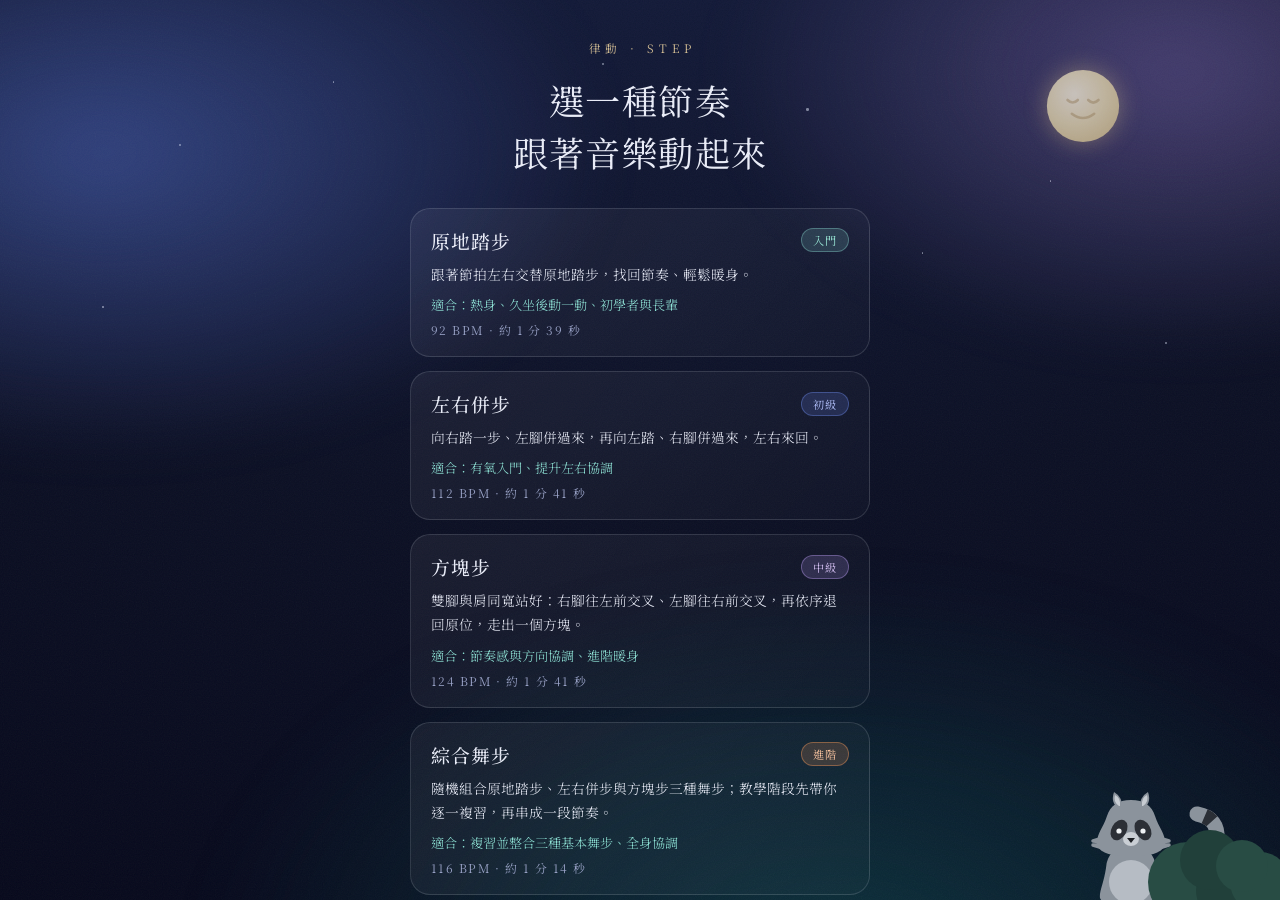
==== index.html @ 900a3b31 "[FEATURE]rhythm step feature fine tune" ====
<!DOCTYPE html>
<html lang="zh-Hant">
<head>
  <meta charset="UTF-8" />
  <meta name="viewport" content="width=device-width, initial-scale=1.0, maximum-scale=1.0, user-scalable=no, viewport-fit=cover" />
  <title>節律步伐 · 律動</title>

  <link rel="preconnect" href="https://fonts.googleapis.com" />
  <link rel="preconnect" href="https://fonts.gstatic.com" crossorigin />
  <link href="https://fonts.googleapis.com/css2?family=Cormorant+Garamond:wght@300;400;500&family=Noto+Serif+TC:wght@300;400;500;600&display=swap" rel="stylesheet" />

  <link rel="stylesheet" href="css/style.css" />
</head>
<body>
  <!-- 背景：極光漂移 + 顆粒紋理 -->
  <div class="aurora" aria-hidden="true"></div>
  <div class="grain" aria-hidden="true"></div>

  <!-- 夜晚場景 -->
  <div class="night" aria-hidden="true">
    <svg class="moon" viewBox="0 0 100 100">
      <defs>
        <radialGradient id="moonGrad" cx="38%" cy="34%" r="72%">
          <stop offset="0%" stop-color="#fdf6de" />
          <stop offset="60%" stop-color="#f0e2b2" />
          <stop offset="100%" stop-color="#e3cf96" />
        </radialGradient>
      </defs>
      <circle class="moon-disc" cx="50" cy="50" r="42" fill="url(#moonGrad)" />
      <g class="moon-face">
        <path d="M32 43 Q38 49 44 43" fill="none" stroke-width="3" stroke-linecap="round" />
        <path d="M56 43 Q62 49 68 43" fill="none" stroke-width="3" stroke-linecap="round" />
        <path d="M37 59 Q50 69 63 59" fill="none" stroke-width="3" stroke-linecap="round" />
      </g>
    </svg>

    <span class="star" style="--x:14%;--y:16%;--s:2px;--d:0s"></span>
    <span class="star" style="--x:26%;--y:9%;--s:1.5px;--d:1.1s"></span>
    <span class="star" style="--x:63%;--y:12%;--s:2.5px;--d:.5s"></span>
    <span class="star" style="--x:82%;--y:20%;--s:1.5px;--d:1.8s"></span>
    <span class="star" style="--x:47%;--y:7%;--s:2px;--d:2.4s"></span>
    <span class="star" style="--x:91%;--y:38%;--s:2px;--d:1.4s"></span>
    <span class="star" style="--x:8%;--y:34%;--s:1.5px;--d:3s"></span>
    <span class="star" style="--x:72%;--y:28%;--s:1.5px;--d:.8s"></span>

    <!-- 樹叢 + 浣熊（右下角） -->
    <svg class="scene scene-night" viewBox="0 0 340 180" preserveAspectRatio="xMaxYMax meet">
      <g class="raccoon" transform="translate(15,0)">
        <!-- 尾巴（同一路徑：底色 + 虛線環紋） -->
        <path class="rac-tail" d="M210 150 q50 8 52 -30 q2 -22 -20 -26" fill="none" stroke-width="15" stroke-linecap="round"/>
        <path class="rac-ring" d="M210 150 q50 8 52 -30 q2 -22 -20 -26" fill="none" stroke-width="15" stroke-linecap="butt"/>
        <!-- 身體（鐘型，與頭部相似） -->
        <path class="rac-body" d="M176 126 C160 126 152 134 151 148 C149 162 144 172 145 178 C147 184 159 186 176 186 C193 186 205 184 207 178 C208 172 203 162 201 148 C200 134 192 126 176 126 Z"/>
        <!-- 圓形肚皮（淺灰） -->
        <circle class="rac-belly" cx="176" cy="162" r="22"/>
        <!-- 頭部整組（向上移） -->
        <g transform="translate(0,-8)">
          <!-- 腮幫子（每邊兩個，畫在頭之前，基部被頭蓋住、只露尖端） -->
          <path class="rac-cheek" d="M158 123 L138 129 L158 131 Z M158 131 L138 133 L158 139 Z"/>
          <path class="rac-cheek" d="M194 123 L214 129 L194 131 Z M194 131 L214 133 L194 139 Z"/>
          <!-- 耳朵（杏仁核形，原本形狀） -->
          <path class="rac-ear" d="M165 97 Q155 92 159 80 Q168 85 167 97 Z"/>
          <path class="rac-ear" d="M187 97 Q197 92 193 80 Q184 85 185 97 Z"/>
          <!-- 頭（鐘型，下擺較圓潤） -->
          <path class="rac-head" d="M176 88 C163 88 155 94 152 104 C148 116 142 121 142 131 C142 139 154 144 168 144 L184 144 C198 144 210 139 210 131 C210 121 204 116 200 104 C197 94 189 88 176 88 Z"/>
          <!-- 內耳 -->
          <path class="rac-ear-in" d="M164 94 Q158 90 160 83 Q166 86 165 94 Z"/>
          <path class="rac-ear-in" d="M188 94 Q194 90 192 83 Q186 86 187 94 Z"/>
          <!-- 臉（僅鼻子周圍、淺灰） -->
          <ellipse class="rac-face" cx="176" cy="127" rx="8" ry="7"/>
          <!-- 眼罩（八字、分開，眼尾落在灰區） -->
          <ellipse class="rac-mask" cx="164" cy="118" rx="7.5" ry="11" transform="rotate(30 164 118)"/>
          <ellipse class="rac-mask" cx="188" cy="118" rx="7.5" ry="11" transform="rotate(-30 188 118)"/>
          <!-- 眼睛 -->
          <circle class="rac-eye" cx="164" cy="119" r="2.6"/>
          <circle class="rac-eye" cx="188" cy="119" r="2.6"/>
          <!-- 鼻（倒三角） -->
          <path class="rac-nose" d="M172 126 h8 l-4 5 z"/>
        </g>
      </g>
      <g class="bush">
        <circle cx="248" cy="162" r="40"/>
        <circle cx="292" cy="170" r="36"/>
        <circle cx="320" cy="162" r="30"/>
        <circle cx="270" cy="140" r="30"/>
        <circle cx="302" cy="146" r="26"/>
      </g>
    </svg>

    <!-- 樹叢飄出的音符 -->
    <span class="note" style="--nx:80%;--nb:14%;--nz:20px;--dur:6s;--delay:0s">♪</span>
    <span class="note" style="--nx:86%;--nb:18%;--nz:16px;--dur:7s;--delay:1.4s">♫</span>
    <span class="note" style="--nx:74%;--nb:12%;--nz:22px;--dur:6.5s;--delay:2.6s">♩</span>
    <span class="note" style="--nx:90%;--nb:16%;--nz:16px;--dur:7.5s;--delay:3.8s">♪</span>
    <span class="note" style="--nx:78%;--nb:20%;--nz:18px;--dur:6.8s;--delay:5s">♫</span>
  </div>

  <!-- 早晨場景 -->
  <div class="day" aria-hidden="true">
    <svg class="sun" viewBox="0 0 120 120">
      <defs>
        <radialGradient id="sunGrad" cx="42%" cy="38%" r="65%">
          <stop offset="0%" stop-color="#fff6c2" />
          <stop offset="55%" stop-color="#ffd24d" />
          <stop offset="100%" stop-color="#ffb020" />
        </radialGradient>
      </defs>
      <g class="sun-rays" stroke="#ffc84d" stroke-width="4" stroke-linecap="round">
        <line x1="60" y1="6" x2="60" y2="20" transform="rotate(0 60 60)" />
        <line x1="60" y1="6" x2="60" y2="20" transform="rotate(45 60 60)" />
        <line x1="60" y1="6" x2="60" y2="20" transform="rotate(90 60 60)" />
        <line x1="60" y1="6" x2="60" y2="20" transform="rotate(135 60 60)" />
        <line x1="60" y1="6" x2="60" y2="20" transform="rotate(180 60 60)" />
        <line x1="60" y1="6" x2="60" y2="20" transform="rotate(225 60 60)" />
        <line x1="60" y1="6" x2="60" y2="20" transform="rotate(270 60 60)" />
        <line x1="60" y1="6" x2="60" y2="20" transform="rotate(315 60 60)" />
      </g>
      <circle class="sun-disc" cx="60" cy="60" r="32" fill="url(#sunGrad)" />
      <g class="sun-face">
        <circle cx="51" cy="56" r="3" />
        <circle cx="69" cy="56" r="3" />
        <path d="M49 66 Q60 76 71 66" fill="none" stroke-width="3.5" stroke-linecap="round" />
      </g>
    </svg>

    <!-- 樹叢 + 斑馬（右下角） -->
    <svg class="scene scene-day" viewBox="0 0 340 180" preserveAspectRatio="xMaxYMax meet">
      <defs>
        <clipPath id="zbody"><path d="M110 124 C108 106 122 100 150 101 C186 100 224 104 244 114 C256 120 256 134 248 148 C238 162 210 166 180 166 C148 166 124 163 115 149 C110 141 111 132 110 124 Z"/></clipPath>
      </defs>
      <!-- 面向右方低頭吃草：頭與脖子沒入樹叢，只露出身體與尾巴 -->
      <g class="zebra">
        <!-- 尾巴 + 毛球（屁股後方、微微偏上） -->
        <path class="zeb-tail" d="M114 128 C106 125 99 122 91 117" fill="none"/>
        <path class="zeb-tail-tuft" d="M91 117 q-9 -3 -10 -13 q12 1 13 12 z"/>
        <!-- 腿 + 蹄（兩後腿在屁股下方） -->
        <rect class="zeb-leg" x="126" y="150" width="9" height="26" rx="2"/>
        <rect class="zeb-leg" x="144" y="152" width="9" height="24" rx="2"/>
        <rect class="zeb-leg" x="200" y="150" width="9" height="26" rx="2"/>
        <rect class="zeb-leg" x="218" y="152" width="9" height="24" rx="2"/>
        <rect class="zeb-hoof" x="126" y="172" width="9" height="4" rx="1"/>
        <rect class="zeb-hoof" x="144" y="172" width="9" height="4" rx="1"/>
        <rect class="zeb-hoof" x="200" y="172" width="9" height="4" rx="1"/>
        <rect class="zeb-hoof" x="218" y="172" width="9" height="4" rx="1"/>
        <!-- 身體＋臀部：一整塊馬鈴薯形（身體回前一版大小，只有臀部變鼓） -->
        <path class="zeb-body" d="M110 124 C108 106 122 100 150 101 C186 100 224 104 244 114 C256 120 256 134 248 148 C238 162 210 166 180 166 C148 166 124 163 115 149 C110 141 111 132 110 124 Z"/>
        <!-- 脖子（往右下沒入樹叢） -->
        <path class="zeb-neck" d="M216 122 C238 118 254 126 262 150 L246 152 C242 134 234 130 218 137 Z"/>
        <!-- 頭（藏在樹叢裡） -->
        <ellipse class="zeb-head" cx="264" cy="152" rx="16" ry="10" transform="rotate(26 264 152)"/>
        <!-- 鬃毛 -->
        <path class="zeb-mane" d="M218 110 L221 100 L225 109 L229 101 L233 110 L237 102 L242 111 L245 104 L249 113 L253 106 L257 116" fill="none"/>
        <!-- 身體條紋（直向、全部平行、裁切到馬鈴薯形） -->
        <g class="zeb-stripes" clip-path="url(#zbody)">
          <rect x="158" y="102" width="6" height="66"/>
          <rect x="172" y="102" width="6" height="66"/>
          <rect x="186" y="102" width="6" height="66"/>
          <rect x="200" y="104" width="6" height="62"/>
          <rect x="214" y="106" width="6" height="56"/>
          <rect x="228" y="110" width="6" height="48"/>
        </g>
        <!-- 臀部條紋（直向微弧、朝尾巴方向凹） -->
        <g clip-path="url(#zbody)">
          <path class="zeb-hstripe" d="M118 104 Q124 134 118 164"/>
          <path class="zeb-hstripe" d="M130 102 Q136 134 130 166"/>
          <path class="zeb-hstripe" d="M142 104 Q148 134 142 164"/>
        </g>
        <!-- 腿部條紋（橫向、身體下方，不與身體交叉） -->
        <path class="zeb-nstripe" d="M126 167 h9 M144 168 h9 M200 167 h9 M218 168 h9" fill="none" stroke-width="3"/>
      </g>
      <g class="bush">
        <circle cx="248" cy="162" r="40"/>
        <circle cx="292" cy="170" r="36"/>
        <circle cx="320" cy="162" r="30"/>
        <circle cx="270" cy="140" r="30"/>
        <circle cx="302" cy="146" r="26"/>
      </g>
    </svg>

    <!-- 樹叢飄出的音符 -->
    <span class="note" style="--nx:80%;--nb:14%;--nz:20px;--dur:6s;--delay:0s">♪</span>
    <span class="note" style="--nx:86%;--nb:18%;--nz:16px;--dur:7s;--delay:1.4s">♫</span>
    <span class="note" style="--nx:74%;--nb:12%;--nz:22px;--dur:6.5s;--delay:2.6s">♩</span>
    <span class="note" style="--nx:90%;--nb:16%;--nz:16px;--dur:7.5s;--delay:3.8s">♪</span>
    <span class="note" style="--nx:78%;--nb:20%;--nz:18px;--dur:6.8s;--delay:5s">♫</span>
  </div>

  <main class="stage">

    <!-- 畫面 0：首頁選單 -->
    <section id="screen-menu" class="screen">
      <p class="eyebrow">律動 · STEP</p>
      <h1 class="menu-title">選一種節奏<br />跟著音樂動起來</h1>
      <ul class="mode-list" id="mode-list"><!-- JS 依 patterns 產生 --></ul>
    </section>

    <!-- 畫面 1：引導（步伐舞台） -->
    <section id="screen-guide" class="screen">
      <button class="guide-back" id="btn-menu" aria-label="返回選單">‹ 選單</button>
      <p class="eyebrow">節律步伐</p>
      <h2 class="guide-title" id="guide-title">原地踏步</h2>
      <p class="stage-banner" id="stage-banner"></p>
      <p class="guide-sub" id="guide-sub"></p>

      <div class="step-stage">
        <div class="beat-dots" id="beat-dots"></div>

        <div class="cue-center" id="cue-center">
          <span class="cue-arrow" id="cue-arrow"></span>
          <span class="cue-label" id="cue-label">準備</span>
        </div>

        <div class="foot-area">
          <!-- 方塊步的方塊背景（只在方塊步顯示） -->
          <div class="step-square" id="step-square" hidden>
            <span class="sq-dot" style="left:0;top:0"></span>
            <span class="sq-dot" style="left:100%;top:0"></span>
            <span class="sq-dot" style="left:0;top:100%"></span>
            <span class="sq-dot" style="left:100%;top:100%"></span>
          </div>
          <div class="foot foot-l" id="foot-l">
            <div class="foot-rot"><svg viewBox="0 0 60 96"><path class="foot-shape" d="M30 4 C43 4 49 18 47 38 C46 54 44 66 42 78 C41 88 36 92 30 92 C24 92 19 88 18 78 C16 66 14 54 13 38 C11 18 17 4 30 4 Z"/></svg></div>
          </div>
          <div class="foot foot-r" id="foot-r">
            <div class="foot-rot"><svg viewBox="0 0 60 96"><path class="foot-shape" d="M30 4 C43 4 49 18 47 38 C46 54 44 66 42 78 C41 88 36 92 30 92 C24 92 19 88 18 78 C16 66 14 54 13 38 C11 18 17 4 30 4 Z"/></svg></div>
          </div>
        </div>

        <div class="countin" id="countin"></div>
      </div>

      <div class="controls">
        <button class="btn-primary" id="btn-start">開始</button>
        <div class="ctl-row" id="ctl-row">
          <button class="ctl" id="btn-pause" aria-label="暫停或繼續">暫停</button>
          <button class="ctl" id="btn-sound" aria-label="音效開關">♪ 音效</button>
          <button class="ctl" id="btn-stop" aria-label="結束">結束</button>
        </div>
      </div>
    </section>

    <!-- 畫面 2：完成（滿版） -->
    <section id="screen-done" class="screen">
      <div class="done-card">
        <div class="done-mark">💪</div>
        <h2 class="done-title">完成</h2>
        <p class="done-sub">身體暖了、節奏也回來了，做得好！</p>
        <button class="btn-primary" id="btn-again">再做一次</button>
        <button class="btn-ghost" id="btn-close">關閉</button>
      </div>
    </section>

  </main>

  <!-- LINE LIFF SDK -->
  <script src="https://static.line-scdn.net/liff/edge/2/sdk.js"></script>

  <!-- 應用程式模組 -->
  <script src="js/patterns.js"></script>
  <script src="js/rhythm-audio.js"></script>
  <script src="js/rhythm-engine.js"></script>
  <script src="js/liff-init.js"></script>

  <!-- 介面接線（DOM × 引擎 × LIFF） -->
  <script>
    (function () {
      const screens = {
        menu: document.getElementById('screen-menu'),
        guide: document.getElementById('screen-guide'),
        done: document.getElementById('screen-done'),
      };

      const el = {
        modeList: document.getElementById('mode-list'),
        btnMenu: document.getElementById('btn-menu'),
        guideEl: document.getElementById('screen-guide'),
        guideTitle: document.getElementById('guide-title'),
        stageBanner: document.getElementById('stage-banner'),
        guideSub: document.getElementById('guide-sub'),
        footL: document.getElementById('foot-l'),
        footR: document.getElementById('foot-r'),
        stepSquare: document.getElementById('step-square'),
        cueCenter: document.getElementById('cue-center'),
        cueArrow: document.getElementById('cue-arrow'),
        cueLabel: document.getElementById('cue-label'),
        beatDots: document.getElementById('beat-dots'),
        countin: document.getElementById('countin'),
        btnStart: document.getElementById('btn-start'),
        btnPause: document.getElementById('btn-pause'),
        btnSound: document.getElementById('btn-sound'),
        btnStop: document.getElementById('btn-stop'),
        btnAgain: document.getElementById('btn-again'),
        btnClose: document.getElementById('btn-close'),
      };

      const audio = new window.RhythmAudio();
      let engine = null;
      let currentType = window.DEFAULT_PATTERN;
      let currentScreen = null;
      let cameFromMenu = false;

      const DIFF_LEVEL = { '入門': 1, '初級': 2, '中級': 3, '進階': 4 };
      const ARROWS = { front: '↑', back: '↓', left: '←', right: '→' };

      // 腳印位置（單位 → 像素）。待機：左腳 -1、右腳 +1。
      // 左右(X)與前後(Y)分開單位：Y 較大讓方塊步上下不重疊；須與 CSS .step-square 尺寸一致。
      const FOOT_UX = 50;
      const FOOT_UY = 58;
      // 待機腳印整體下移：方塊步向上的腳印落在較矮的軌道內，畫面更緊湊、按鈕不用捲動就看得到。
      // 須與 CSS .foot-area 高度、.step-square 位置一致。
      const FOOT_BASE_Y = 58;
      const footPos = { L: { x: -1, y: 0 }, R: { x: 1, y: 0 } };
      function applyFeet() {
        el.footL.style.transform =
          'translate(calc(-50% + ' + (footPos.L.x * FOOT_UX) + 'px), calc(-50% + ' + (FOOT_BASE_Y + footPos.L.y * FOOT_UY) + 'px))';
        el.footR.style.transform =
          'translate(calc(-50% + ' + (footPos.R.x * FOOT_UX) + 'px), calc(-50% + ' + (FOOT_BASE_Y + footPos.R.y * FOOT_UY) + 'px))';
      }
      function resetFeet() {
        footPos.L = { x: -1, y: 0 };
        footPos.R = { x: 1, y: 0 };
        applyFeet();
      }

      // —— 上下滑動轉場 ——
      function activate(name, dir) {
        const target = screens[name];
        if (currentScreen === target) return;
        if (!currentScreen) { target.classList.add('is-active'); currentScreen = target; return; }
        const prev = currentScreen;
        target.classList.remove('is-active', 'above', 'below');
        target.classList.add(dir === 'down' ? 'below' : 'above');
        prev.classList.remove('is-active');
        prev.classList.add(dir === 'down' ? 'above' : 'below');
        requestAnimationFrame(() => requestAnimationFrame(() => {
          target.classList.remove('above', 'below');
          target.classList.add('is-active');
        }));
        currentScreen = target;
      }

      // —— 選單 ——
      function durationText(p) {
        const sec = Math.round(p.bars * (p.beatsPerBar || 4) * 60 / p.bpm);
        const m = Math.floor(sec / 60), s = sec % 60;
        const t = m > 0 ? (m + ' 分' + (s ? ' ' + s + ' 秒' : '')) : (s + ' 秒');
        return p.bpm + ' BPM · 約 ' + t;
      }

      function buildMenu() {
        el.modeList.innerHTML = '';
        Object.values(window.STEP_PATTERNS).forEach((p, i) => {
          const li = document.createElement('li');
          li.className = 'mode-item';
          li.style.setProperty('--i', i);
          const lvl = DIFF_LEVEL[p.difficulty] || 1;
          li.innerHTML =
            '<div class="mode-head">' +
              '<span class="mode-name">' + p.name + '</span>' +
              '<span class="mode-diff diff-' + lvl + '">' + p.difficulty + '</span>' +
            '</div>' +
            '<p class="mode-intro">' + p.intro + '</p>' +
            '<p class="mode-situation">適合：' + p.situation + '</p>' +
            '<p class="mode-meta">' + durationText(p) + '</p>';
          li.addEventListener('click', () => selectFromMenu(p.id));
          el.modeList.appendChild(li);
        });
      }

      function selectFromMenu(type) {
        cameFromMenu = true;
        loadGuide(type);
        activate('guide', 'down');
      }

      function buildBeatDots(n) {
        el.beatDots.innerHTML = '';
        for (let i = 0; i < n; i++) {
          const d = document.createElement('span');
          d.className = 'beat-dot';
          el.beatDots.appendChild(d);
        }
      }

      function setStageIdle() {
        el.footL.classList.remove('active');
        el.footR.classList.remove('active');
        el.cueCenter.classList.remove('pulse', 'accent');
        el.cueArrow.textContent = '';
        el.cueLabel.textContent = '準備';
        el.countin.classList.remove('show');
        Array.from(el.beatDots.children).forEach((d) => d.classList.remove('lit'));
        el.guideSub.classList.remove('note-rest');
        el.stageBanner.textContent = '';
        el.stageBanner.classList.remove('show');
        el.guideEl.classList.remove('combo-running');
        resetFeet();
      }

      // 階段提示文字（① 教學 · ...）
      function stageDesc(stage) {
        return stage.banner; // 純句子（不加階段標籤與編號）
      }

      function loadGuide(type) {
        currentType = type;
        const p = window.STEP_PATTERNS[type];
        el.guideTitle.textContent = p.name;
        el.guideSub.textContent = durationText(p);
        el.guideEl.classList.remove('running');
        el.guideEl.classList.toggle('from-menu', cameFromMenu);
        el.btnStart.textContent = '開始';
        el.stepSquare.hidden = (type !== 'box'); // 方塊背景只在方塊步顯示
        buildBeatDots(p.beatsPerBar || 4);
        setStageIdle();
      }

      // —— 開始 / 重新開始 ——
      function startRun() {
        if (engine) engine.stop();
        if (currentType === 'combo' && window.rebuildCombo) window.rebuildCombo(); // 每次隨機組合
        const p = window.STEP_PATTERNS[currentType];

        el.guideEl.classList.add('running');
        el.btnStart.textContent = '重新開始';
        el.btnPause.textContent = '暫停';
        buildBeatDots(p.beatsPerBar || 4);
        setStageIdle();

        engine = new window.RhythmEngine(p, audio, {
          onRest(n, stage, index) {
            // 休息 5 秒：靜下來、腳步歸位。提示文字放在標題下方（guide-sub），標題保留在上方
            el.footL.classList.remove('active');
            el.footR.classList.remove('active');
            resetFeet();
            Array.from(el.beatDots.children).forEach((d) => d.classList.remove('lit'));
            el.cueCenter.classList.remove('pulse', 'accent');
            el.cueArrow.textContent = '';
            el.cueLabel.textContent = '休息';

            // 練習/正式 休息：親切提示接續（教學不會進到這裡）
            el.guideSub.textContent = (stage.name === '正式')
              ? '準備好了嗎？要正式開始嘍！'
              : '先喘口氣、放鬆一下～準備加快速度嘍！';
            el.guideSub.classList.add('note-rest');
            el.stageBanner.classList.remove('show'); // 隱藏綜合預告膠囊，讓標題回來
            el.guideEl.classList.remove('combo-running');

            el.countin.textContent = n;
            el.countin.classList.remove('show');
            void el.countin.offsetWidth;
            el.countin.classList.add('show');
          },
          onCountIn(n, stage, index) {
            // 預備倒數：階段說明放在標題下方（guide-sub），標題保留
            el.guideSub.textContent = stageDesc(stage);
            el.guideSub.classList.remove('note-rest');
            el.stageBanner.classList.remove('show'); // 預備倒數不顯示綜合預告膠囊
            el.guideEl.classList.remove('combo-running');
            el.cueLabel.textContent = '預備';
            el.countin.textContent = n;
            // 每個數字都要重新觸發動畫（否則第一次之後動畫已結束、停在 opacity:0 而看不見）
            el.countin.classList.remove('show');
            void el.countin.offsetWidth;
            el.countin.classList.add('show');
          },
          onBeat(cue, beatInBar, barIndex, stageBars, stage) {
            el.countin.classList.remove('show');
            el.guideSub.classList.remove('note-rest');
            el.cueLabel.textContent = cue.label;
            el.cueArrow.textContent = ARROWS[cue.dir] || '';

            // guide-sub 顯示進度：正式階段不加標籤，教學/練習保留標籤
            const label = stage.name === '正式' ? '' : (stage.name + ' · ');
            el.guideSub.textContent = label + '第 ' + (barIndex + 1) + ' / ' + stageBars + ' 小節';

            // 綜合舞步：頂部藍色膠囊持續預告「接下來 · 下一段舞步」（此時淡出標題讓膠囊獨佔頂部）
            if (cue.nextMove) {
              el.guideEl.classList.add('combo-running');
              el.stageBanner.textContent = '接下來 · ' + cue.nextMove;
              el.stageBanner.classList.add('show');
            } else {
              el.stageBanner.classList.remove('show');
              el.guideEl.classList.remove('combo-running');
            }

            // 綜合舞步每段開頭：先讓雙腳回到中立站姿，避免銜接時腳步重疊
            if (cue.reset) { footPos.L = { x: -1, y: 0 }; footPos.R = { x: 1, y: 0 }; }

            // 更新腳印位置：有位移(x)就滑過去並停住；y 指定前後、未指定回到地面線
            const activeKeys = cue.foot === 'both' ? ['L', 'R'] : [cue.foot];
            activeKeys.forEach((k) => {
              if (cue.x !== undefined) footPos[k].x = cue.x;
              footPos[k].y = cue.y !== undefined ? cue.y : 0;
            });
            applyFeet();

            // 腳印高亮 + 抬腳（移除再加以重新觸發動畫）
            el.footL.classList.remove('active');
            el.footR.classList.remove('active');
            const targets = cue.foot === 'both' ? [el.footL, el.footR]
              : cue.foot === 'L' ? [el.footL] : [el.footR];
            targets.forEach((f) => { void f.offsetWidth; f.classList.add('active'); });

            // 中央脈動
            el.cueCenter.classList.remove('pulse', 'accent');
            void el.cueCenter.offsetWidth;
            el.cueCenter.classList.add('pulse');
            if (cue.accent) el.cueCenter.classList.add('accent');

            // 拍點指示
            Array.from(el.beatDots.children).forEach((d, i) => d.classList.toggle('lit', i === beatInBar));
          },
          onComplete() {
            el.guideEl.classList.remove('running');
            activate('done', 'down');
          },
        });
        engine.start();
      }

      // —— 事件 ——
      el.btnStart.addEventListener('click', () => {
        // unlock() 會同步建立 AudioContext，resume 在背景進行（不 await，避免卡住畫面）
        audio.unlock();
        startRun();
      });

      el.btnPause.addEventListener('click', () => {
        if (!engine) return;
        const paused = engine.togglePause();
        el.btnPause.textContent = paused ? '繼續' : '暫停';
        el.guideEl.classList.toggle('paused', paused);
      });

      el.btnSound.addEventListener('click', () => {
        audio.enabled = !audio.enabled;
        el.btnSound.classList.toggle('off', !audio.enabled);
        el.btnSound.textContent = audio.enabled ? '♪ 音效' : '♪ 靜音';
      });

      el.btnStop.addEventListener('click', () => {
        if (engine) engine.stop();
        el.guideEl.classList.remove('running');
        activate('done', 'down');
      });

      el.btnAgain.addEventListener('click', () => {
        loadGuide(currentType);
        activate('guide', 'up');
      });

      el.btnClose.addEventListener('click', () => window.AppLiff.close());

      el.btnMenu.addEventListener('click', () => {
        if (engine) engine.stop();
        activate('menu', 'up');
      });

      // —— 啟動 ——
      function pickTheme() {
        const bg = new URLSearchParams(window.location.search).get('bg');
        if (bg === 'morning' || bg === 'day') return 'morning';
        if (bg === 'night') return 'night';
        const h = new Date().getHours();
        return (h >= 6 && h < 18) ? 'morning' : 'night';
      }

      (async function boot() {
        document.body.classList.add('theme-' + pickTheme());
        await window.AppLiff.init();
        buildMenu();
        if (window.AppLiff.hasType()) {
          cameFromMenu = false;
          loadGuide(window.AppLiff.getType());
          activate('guide');
        } else {
          activate('menu');
        }
      })();
    })();
  </script>
</body>
</html>
---- css/style.css ----
/* ============================================================
   律動 · 節律步伐 — 沿用呼吸 App 的「拂曉星空 / 早晨」視覺
   背景場景、選單、按鈕、滑動面板與呼吸 App 一致；中央改為步伐舞台。
   ============================================================ */

:root {
  --c-night: #0a0e23;
  --c-deep: #121a3a;
  --c-violet: #3a2d6b;
  --c-teal: #1f6d6b;
  --c-mist: #e9ecf7;
  --c-mist-dim: #97a0c4;
  --c-orb-a: #8fe3d6; /* 薄荷 */
  --c-orb-b: #6f8bf0; /* 長春花藍 */
  --c-orb-c: #b89cf0; /* 柔紫 */
  --c-accent: #f3d9a4; /* 暖光點綴 */
  --c-silhouette: #28325f;
  --c-flyer: #323d6e;
  --c-owl-eye: #f4d58d;

  --font-zh: 'Noto Serif TC', serif;
  --font-num: 'Cormorant Garamond', 'Noto Serif TC', serif;

  --ease-breath: cubic-bezier(0.45, 0.05, 0.4, 0.95);
}

* { box-sizing: border-box; margin: 0; padding: 0; }

html, body { height: 100%; }

body {
  font-family: var(--font-zh);
  color: var(--c-mist);
  background: radial-gradient(140% 120% at 50% -10%, var(--c-deep) 0%, var(--c-night) 55%, #05071a 100%);
  background-attachment: fixed;
  -webkit-font-smoothing: antialiased;
  text-rendering: optimizeLegibility;
  position: relative;
  min-height: 100vh;
  min-height: 100dvh;
  overflow-y: auto;
  -webkit-overflow-scrolling: touch;
}

/* —— 漂浮極光 —— */
.aurora {
  position: fixed;
  inset: -25%;
  z-index: 0;
  pointer-events: none;
  background:
    radial-gradient(38% 32% at 22% 28%, rgba(111, 139, 240, 0.40), transparent 70%),
    radial-gradient(34% 30% at 78% 22%, rgba(184, 156, 240, 0.32), transparent 70%),
    radial-gradient(46% 40% at 60% 88%, rgba(31, 109, 107, 0.40), transparent 72%);
  filter: blur(28px) saturate(120%);
  animation: aurora-drift 26s var(--ease-breath) infinite alternate;
}
@keyframes aurora-drift {
  0%   { transform: translate3d(-3%, -2%, 0) scale(1.05) rotate(0deg); opacity: 0.85; }
  50%  { transform: translate3d(2%, 3%, 0) scale(1.12) rotate(4deg);  opacity: 1; }
  100% { transform: translate3d(4%, -3%, 0) scale(1.08) rotate(-3deg); opacity: 0.8; }
}

/* —— 顆粒紋理 —— */
.grain {
  position: fixed;
  inset: 0;
  z-index: 1;
  pointer-events: none;
  opacity: 0.05;
  mix-blend-mode: screen;
  background-image: url("data:image/svg+xml,%3Csvg xmlns='http://www.w3.org/2000/svg' width='160' height='160'%3E%3Cfilter id='n'%3E%3CfeTurbulence type='fractalNoise' baseFrequency='0.85' numOctaves='2' stitchTiles='stitch'/%3E%3C/filter%3E%3Crect width='100%25' height='100%25' filter='url(%23n)'/%3E%3C/svg%3E");
}

/* —— 夜晚場景 —— */
.night { position: fixed; inset: 0; z-index: 1; pointer-events: none; overflow: hidden; }
.moon {
  position: absolute; top: 7%; right: 12%; width: 86px; height: 86px;
  opacity: 0.72; transform-origin: center;
  filter: drop-shadow(0 0 12px rgba(244, 213, 141, 0.5));
  animation: moon-breathe 7s ease-in-out infinite;
}
.moon-face { fill: #b89a5e; stroke: #b89a5e; opacity: 0.5; }
@keyframes moon-breathe {
  0%, 100% { transform: scale(1);    filter: drop-shadow(0 0 10px rgba(244, 213, 141, 0.38)); }
  50%      { transform: scale(1.06); filter: drop-shadow(0 0 22px rgba(244, 213, 141, 0.65)); }
}
.star {
  position: absolute; left: var(--x); top: var(--y); width: var(--s); height: var(--s);
  border-radius: 50%; background: #eaf0ff; opacity: 0.5;
  animation: twinkle 3.4s ease-in-out infinite; animation-delay: var(--d);
}
@keyframes twinkle {
  0%, 100% { opacity: 0.18; transform: scale(0.7); }
  50%      { opacity: 0.85; transform: scale(1.15); }
}
/* —— 地面場景：樹叢 + 動物 + 音符（步伐專用，與呼吸不同） —— */
.scene { position: absolute; right: 0; bottom: 0; width: min(64vw, 340px); height: auto; }

/* 樹叢（夜暗綠 / 日亮綠） */
.scene-night .bush circle { fill: #21403a; }
.scene-night .bush circle:nth-child(odd) { fill: #284c44; }
.scene-day .bush circle { fill: #5aa551; }
.scene-day .bush circle:nth-child(odd) { fill: #6cb862; }

/* 浣熊（夜晚） */
.rac-body, .rac-head, .rac-ear, .rac-cheek { fill: #8b939c; }
.rac-cheek { stroke: #8b939c; stroke-width: 3.5; stroke-linejoin: round; } /* 尖端變鈍、略放大 */
.rac-belly { fill: #b6bcc4; } /* 圓形肚皮，略淺於身體 */
.rac-ear-in { fill: #c7ccd2; }
.rac-tail { stroke: #8b939c; }
.rac-ring { stroke: #2b2f36; stroke-dasharray: 9 21; } /* 尾巴環紋 */
.rac-face { fill: #c9ced4; } /* 僅鼻子周圍的淺灰內圈 */
.rac-mask { fill: #2b2f36; }
.rac-eye  { fill: #eef1f4; }
.rac-nose { fill: #1c1f24; }

/* 音符（樹叢飄出） */
.note {
  position: absolute; left: var(--nx); bottom: var(--nb);
  font-size: var(--nz, 18px); line-height: 1;
  opacity: 0; will-change: transform, opacity;
  animation: note-float var(--dur, 6s) ease-in-out infinite;
  animation-delay: var(--delay, 0s);
}
.night .note { color: #c3d0f7; text-shadow: 0 0 8px rgba(180, 200, 255, 0.5); }
.day .note   { color: #2f8f6e; text-shadow: 0 0 8px rgba(120, 200, 150, 0.4); }
@keyframes note-float {
  0%   { opacity: 0;    transform: translate(0, 0) rotate(-10deg) scale(0.7); }
  15%  { opacity: 0.95; }
  70%  { opacity: 0.75; transform: translate(-26px, -70px) rotate(8deg) scale(1); }
  100% { opacity: 0;    transform: translate(-44px, -120px) rotate(-4deg) scale(1.05); }
}

/* —— 早晨場景 + 主題切換 —— */
.day { position: fixed; inset: 0; z-index: 1; pointer-events: none; overflow: hidden; display: none; }
.theme-morning .day { display: block; }
.theme-morning .night { display: none; }
.theme-morning .aurora { display: none; }
body.theme-morning {
  background: radial-gradient(140% 120% at 50% -10%, #bfe9f7 0%, #ddf1ef 45%, #fdeecd 100%);
  background-attachment: fixed;
  --c-mist: #34454f;
  --c-mist-dim: #6f7d88;
  --c-accent: #e0912f;
}
.sun {
  position: absolute; top: 6%; left: 8%; width: 108px; height: 108px;
  filter: drop-shadow(0 0 20px rgba(255, 200, 80, 0.5));
  transform-origin: center; animation: sun-breathe 6.5s ease-in-out infinite;
}
.sun-rays { transform-box: view-box; transform-origin: 60px 60px; animation: sun-spin 60s linear infinite; }
.sun-face { fill: #cf7a1e; stroke: #cf7a1e; }
@keyframes sun-spin { to { transform: rotate(360deg); } }
@keyframes sun-breathe {
  0%, 100% { transform: scale(1);    filter: drop-shadow(0 0 16px rgba(255, 200, 80, 0.45)); }
  50%      { transform: scale(1.05); filter: drop-shadow(0 0 30px rgba(255, 200, 80, 0.65)); }
}
/* 斑馬（白天） */
.zeb-body, .zeb-neck, .zeb-head, .zeb-ear, .zeb-leg { fill: #f2f1ec; }
.zeb-muzzle { fill: #6b7076; }
.zeb-hoof { fill: #2b2f36; }
.zeb-tail { stroke: #23262b; fill: none; stroke-width: 3; stroke-linecap: round; }
.zeb-tail-tuft { fill: #23262b; }
.zeb-mane { stroke: #23262b; fill: none; stroke-width: 4; stroke-linejoin: round; }
.zeb-nstripe { stroke: #23262b; fill: none; stroke-linecap: round; }
.zeb-hstripe { stroke: #23262b; fill: none; stroke-width: 6; stroke-linecap: round; } /* 臀部平行微弧條紋 */
.zeb-stripes rect { fill: #23262b; }

/* 早晨主題下的淺色可讀表面 */
.theme-morning .mode-item {
  background: linear-gradient(135deg, rgba(255,255,255,0.62), rgba(255,255,255,0.36));
  border-color: rgba(90, 110, 130, 0.22);
}
.theme-morning .mode-item:hover, .theme-morning .mode-item:active {
  background: linear-gradient(135deg, rgba(255,255,255,0.78), rgba(255,247,225,0.5));
  border-color: rgba(224, 145, 47, 0.5);
}
.theme-morning .mode-situation { color: #2a8f86; }
.theme-morning .mode-diff.diff-1 { color: #1f7a6e; background: rgba(95,180,150,0.18); border-color: rgba(95,180,150,0.4); }
.theme-morning .mode-diff.diff-2 { color: #3350c0; background: rgba(111,139,240,0.16); border-color: rgba(111,139,240,0.4); }
.theme-morning .mode-diff.diff-3 { color: #7a44b0; background: rgba(150,110,210,0.16); border-color: rgba(150,110,210,0.4); }
.theme-morning .mode-diff.diff-4 { color: #c2632a; background: rgba(230,130,60,0.16); border-color: rgba(230,130,60,0.4); }
.theme-morning .ctl, .theme-morning .guide-back {
  background: rgba(255,255,255,0.55); border-color: rgba(90, 110, 130, 0.28);
}
.theme-morning .ctl:hover, .theme-morning .ctl:active { background: rgba(255,255,255,0.72); }
.theme-morning .foot-shape { fill: rgba(90,110,130,0.14); stroke: rgba(90,110,130,0.32); }
.theme-morning .beat-dot { background: rgba(90,110,130,0.22); }
.theme-morning #screen-done {
  background:
    radial-gradient(120% 80% at 50% 26%, rgba(255,210,120,0.20), transparent 60%),
    radial-gradient(140% 120% at 50% 110%, rgba(120,200,230,0.22), transparent 70%);
}

/* —— 舞台（滿版滑動面板） —— */
.stage { position: relative; z-index: 2; min-height: 100vh; min-height: 100dvh; }
.screen {
  position: fixed; inset: 0; z-index: 2;
  display: flex; flex-direction: column; align-items: center;
  justify-content: center; justify-content: safe center;
  text-align: center;
  padding: max(24px, env(safe-area-inset-top)) 24px max(24px, env(safe-area-inset-bottom));
  overflow-y: auto; -webkit-overflow-scrolling: touch;
  opacity: 0; transform: translateY(100%); pointer-events: none;
  transition: transform 0.55s var(--ease-breath), opacity 0.5s var(--ease-breath);
  will-change: transform, opacity;
}
.screen > * { width: 100%; max-width: 460px; }
.screen.is-active { opacity: 1; transform: translateY(0); pointer-events: auto; }
.screen.above     { opacity: 0; transform: translateY(-100%); pointer-events: none; }
.screen.below     { opacity: 0; transform: translateY(100%);  pointer-events: none; }

.eyebrow {
  font-size: 0.72rem; letter-spacing: 0.42em; text-transform: uppercase;
  color: var(--c-accent); opacity: 0.85; margin-bottom: 1.1rem; padding-left: 0.42em;
  transition: opacity 0.3s var(--ease-breath);
}

/* ===================== 首頁選單 ===================== */
#screen-menu {
  justify-content: flex-start;
  padding-top: max(40px, calc(env(safe-area-inset-top) + 32px));
  padding-bottom: 40px;
}
.menu-title {
  font-weight: 400; font-size: clamp(1.6rem, 6.5vw, 2.2rem);
  line-height: 1.5; letter-spacing: 0.04em; margin-bottom: 1.8rem;
}
.mode-list { list-style: none; display: flex; flex-direction: column; gap: 14px; }
.mode-item {
  position: relative; text-align: left; padding: 18px 20px;
  border: 1px solid rgba(233, 236, 247, 0.14); border-radius: 20px;
  background: linear-gradient(135deg, rgba(255,255,255,0.06), rgba(255,255,255,0.02));
  backdrop-filter: blur(8px); cursor: pointer; overflow: hidden;
  transition: transform 0.4s var(--ease-breath), border-color 0.4s, background 0.4s;
  animation: rise 0.6s var(--ease-breath) both; animation-delay: calc(var(--i) * 80ms + 120ms);
}
@keyframes rise { from { opacity: 0; transform: translateY(14px); } to { opacity: 1; transform: translateY(0); } }
.mode-item::before {
  content: ''; position: absolute; left: 0; top: 0; bottom: 0; width: 3px;
  background: linear-gradient(var(--c-orb-a), var(--c-orb-b)); opacity: 0; transition: opacity 0.4s;
}
.mode-item:hover, .mode-item:active {
  transform: translateY(-3px); border-color: rgba(143, 227, 214, 0.5);
  background: linear-gradient(135deg, rgba(143,227,214,0.10), rgba(111,139,240,0.05));
}
.mode-item:hover::before { opacity: 1; }
.mode-head { display: flex; align-items: center; justify-content: space-between; gap: 10px; margin-bottom: 0.5rem; }
.mode-name { font-size: 1.18rem; font-weight: 500; letter-spacing: 0.05em; }
.mode-diff { flex: none; font-size: 0.7rem; letter-spacing: 0.08em; padding: 3px 11px; border-radius: 999px; border: 1px solid transparent; }
.mode-diff.diff-1 { color: #9ff0dd; background: rgba(143,227,214,0.16); border-color: rgba(143,227,214,0.35); }
.mode-diff.diff-2 { color: #b6c4ff; background: rgba(111,139,240,0.18); border-color: rgba(111,139,240,0.38); }
.mode-diff.diff-3 { color: #d7c2f5; background: rgba(184,156,240,0.18); border-color: rgba(184,156,240,0.40); }
.mode-diff.diff-4 { color: #ffc9a3; background: rgba(240,150,90,0.18); border-color: rgba(240,150,90,0.42); }
.mode-intro { font-size: 0.86rem; line-height: 1.75; color: var(--c-mist); font-weight: 300; margin-bottom: 0.5rem; }
.mode-situation { font-size: 0.82rem; line-height: 1.7; color: var(--c-orb-a); font-weight: 300; margin-bottom: 0.3rem; }
.mode-meta { font-size: 0.74rem; letter-spacing: 0.12em; color: var(--c-mist-dim); }

/* ===================== 引導畫面 ===================== */
.guide-back {
  display: none; position: absolute;
  top: max(16px, calc(env(safe-area-inset-top) + 8px)); left: 16px;
  width: auto; max-width: none;
  font-family: var(--font-zh); font-size: 0.78rem; letter-spacing: 0.06em; color: var(--c-mist-dim);
  padding: 5px 11px; border: 1px solid rgba(233, 236, 247, 0.18); border-radius: 999px;
  background: rgba(255,255,255,0.04); backdrop-filter: blur(6px); cursor: pointer;
  transition: color 0.3s, border-color 0.3s;
}
.guide-back:hover { color: var(--c-mist); border-color: rgba(143,227,214,0.5); }
#screen-guide.from-menu #btn-menu { display: inline-flex; }
#screen-guide.from-menu.running #btn-menu { display: none; }

.guide-title { font-weight: 500; font-size: clamp(1.8rem, 8vw, 2.6rem); letter-spacing: 0.06em; margin-bottom: 0.5rem; transition: font-size 0.4s, opacity 0.3s; }
/* 執行時標題略縮但保持清楚可見（休息提示與階段說明改放在下方 guide-sub） */
#screen-guide.running .guide-title { font-size: clamp(1.5rem, 6.5vw, 2rem); margin-bottom: 0.35rem; }

/* 綜合舞步預告膠囊：置於頂部、藍色強調（僅綜合舞步踏步時出現） */
.stage-banner {
  position: absolute; z-index: 3;
  top: max(14px, calc(env(safe-area-inset-top) + 8px));
  left: 50%; transform: translateX(-50%);
  width: auto; max-width: 92%;
  font-size: clamp(0.95rem, 4.4vw, 1.12rem); letter-spacing: 0.04em; font-weight: 600;
  line-height: 1.45; text-align: center;
  color: #fff; background: var(--c-orb-b);
  padding: 9px 20px; border-radius: 18px;
  box-shadow: 0 8px 26px rgba(0, 0, 0, 0.32);
  opacity: 0; transition: opacity 0.3s var(--ease-breath);
  pointer-events: none;
}
.stage-banner.show { opacity: 1; }
/* 綜合舞步踏步時淡出眉標與標題，讓預告膠囊獨佔頂部（不位移版面） */
#screen-guide.combo-running .eyebrow,
#screen-guide.combo-running .guide-title { opacity: 0; }

.guide-sub {
  font-size: 0.85rem; letter-spacing: 0.14em; color: var(--c-mist-dim);
  margin-bottom: clamp(0.5rem, 2vh, 1rem); min-height: 1.2em;
  transition: font-size 0.3s, color 0.3s;
}
/* 執行時放大說明文字（休息提示 / 階段說明 / 小節進度都顯示在此） */
#screen-guide.running .guide-sub {
  font-size: clamp(1.05rem, 5vw, 1.35rem);
  color: var(--c-mist); font-weight: 500; letter-spacing: 0.08em; line-height: 1.5;
}
/* 休息提示：暖色，語氣親切 */
#screen-guide.running .guide-sub.note-rest { color: var(--c-accent); }

/* ===================== 步伐舞台 ===================== */
.step-stage {
  position: relative; width: 100%;
  display: flex; flex-direction: column; align-items: center;
  gap: clamp(0.5rem, 2.2vh, 1rem);
  margin-bottom: clamp(0.8rem, 2.5vh, 1.6rem);
}
.beat-dots { display: flex; gap: 12px; }
.beat-dot {
  width: 10px; height: 10px; border-radius: 50%;
  background: rgba(233, 236, 247, 0.18);
  transition: transform 0.12s ease, background 0.12s ease, box-shadow 0.12s ease;
}
.beat-dot.lit {
  background: var(--c-orb-a); transform: scale(1.5);
  box-shadow: 0 0 12px rgba(143, 227, 214, 0.8);
}

/* 腳印在此軌道內以絕對定位移動；JS 用 transform:translate 帶到 cue 指定位置並平滑滑動 */
.foot-area {
  position: relative;
  width: 100%;
  height: clamp(220px, 58vw, 250px);
}
.foot {
  position: absolute;
  left: 50%;
  top: 50%;
  width: clamp(46px, 15vw, 58px);
  transform: translate(-50%, -50%);
  transition: transform 0.22s var(--ease-breath); /* 位移滑動 */
  will-change: transform;
}

/* 方塊步的方塊背景（四角＝腳步目標位置；寬 = 2·FOOT_UX = 100px、高 = 2·FOOT_UY = 116px）
   腳印下移 FOOT_BASE_Y 後，方塊中心正好落在軌道中央 */
.step-square {
  position: absolute;
  left: 50%;
  top: 50%;
  width: 100px;
  height: 116px;
  transform: translate(-50%, -50%);
  border: 2px dashed rgba(233, 236, 247, 0.30);
  border-radius: 12px;
}
.sq-dot {
  position: absolute;
  width: 13px;
  height: 13px;
  border-radius: 50%;
  background: var(--c-orb-a);
  opacity: 0.7;
  transform: translate(-50%, -50%);
}
.theme-morning .step-square { border-color: rgba(90, 110, 130, 0.4); }
.foot-l .foot-rot { transform: rotate(-9deg); }
.foot-r .foot-rot { transform: rotate(9deg); }
.foot svg { width: 100%; height: auto; display: block; }
.foot-shape {
  fill: rgba(233, 236, 247, 0.12);
  stroke: rgba(233, 236, 247, 0.28);
  stroke-width: 2;
  transition: fill 0.12s ease, stroke 0.12s ease;
}
/* 左右腳以不同顏色區分：左＝薄荷、右＝柔紫（待機淡淡染色，踏出時亮起） */
.foot-l .foot-shape { stroke: rgba(143, 227, 214, 0.55); }
.foot-r .foot-shape { stroke: rgba(184, 156, 240, 0.6); }
.foot-l.active .foot-shape { fill: var(--c-orb-a); stroke: var(--c-orb-b); }
.foot-r.active .foot-shape { fill: var(--c-orb-c); stroke: #8f6fe0; }
/* 抬腳（在 svg 上，與外層的位移 transform 互不干擾） */
.foot.active svg { animation: foot-pop 0.3s var(--ease-breath); }
@keyframes foot-pop {
  0%   { transform: translateY(0) scale(1); }
  40%  { transform: translateY(-12px) scale(1.12); }
  100% { transform: translateY(0) scale(1); }
}

.cue-center {
  display: flex; flex-direction: column; align-items: center; justify-content: center;
  gap: 0.1rem; min-width: 4.2em;
}
.cue-center.pulse { animation: cue-pulse 0.3s var(--ease-breath); }
.cue-center.accent.pulse { animation: cue-pulse-accent 0.3s var(--ease-breath); }
@keyframes cue-pulse { 0% { transform: scale(1.1); } 100% { transform: scale(1); } }
@keyframes cue-pulse-accent { 0% { transform: scale(1.28); } 100% { transform: scale(1); } }
.cue-arrow {
  font-size: clamp(1.5rem, 7vw, 2.1rem); line-height: 1;
  color: var(--c-orb-a); min-height: 1.05em;
  text-shadow: 0 0 14px rgba(143, 227, 214, 0.5);
}
.cue-label {
  font-size: clamp(1.4rem, 7vw, 2rem); font-weight: 600; letter-spacing: 0.06em;
  color: var(--c-mist); white-space: nowrap;
}

.countin {
  position: absolute; left: 50%; top: 50%; transform: translate(-50%, -50%);
  font-family: var(--font-num); font-size: clamp(4rem, 26vw, 8rem); line-height: 1;
  color: var(--c-orb-a); text-shadow: 0 0 30px rgba(143, 227, 214, 0.6);
  opacity: 0; pointer-events: none;
}
.countin.show { animation: countin-pop 0.6s ease-out; }
@keyframes countin-pop {
  0%   { opacity: 0; transform: translate(-50%, -50%) scale(1.6); }
  30%  { opacity: 1; transform: translate(-50%, -50%) scale(1); }
  100% { opacity: 0; transform: translate(-50%, -50%) scale(0.8); }
}

/* ===================== 控制列 ===================== */
.controls { display: flex; flex-direction: column; align-items: center; gap: 14px; }
.ctl-row { display: none; gap: 12px; }
#screen-guide.running .ctl-row { display: flex; }
#screen-guide.running #btn-start { padding: 12px 40px; font-size: 0.98rem; margin-bottom: 0; }
.ctl {
  font-family: var(--font-zh); font-size: 0.9rem; letter-spacing: 0.1em; color: var(--c-mist);
  padding: 12px 20px; border: 1px solid rgba(233, 236, 247, 0.22); border-radius: 999px;
  background: rgba(255,255,255,0.05); backdrop-filter: blur(6px); cursor: pointer;
  transition: background 0.3s, border-color 0.3s, opacity 0.3s;
}
.ctl:hover, .ctl:active { background: rgba(255,255,255,0.12); border-color: rgba(143,227,214,0.5); }
.ctl.off { opacity: 0.45; }

/* ===================== 完成畫面（滿版） ===================== */
#screen-done {
  background:
    radial-gradient(120% 80% at 50% 28%, rgba(143,227,214,0.12), transparent 60%),
    radial-gradient(140% 120% at 50% 110%, rgba(111,139,240,0.20), transparent 70%);
}
.done-card { display: flex; flex-direction: column; align-items: center; gap: 0.6rem; }
.done-mark { font-size: 3.4rem; margin-bottom: 0.4rem; animation: float 4s ease-in-out infinite; }
@keyframes float { 0%, 100% { transform: translateY(0); } 50% { transform: translateY(-8px); } }
.done-title { font-weight: 500; font-size: 2.2rem; letter-spacing: 0.16em; }
.done-sub { font-size: 0.95rem; font-weight: 300; line-height: 2; color: var(--c-mist-dim); margin-bottom: 1.8rem; }

/* ===================== 按鈕 ===================== */
.btn-primary {
  font-family: var(--font-zh); font-size: 1.05rem; letter-spacing: 0.16em; color: #0c1130;
  padding: 15px 56px; border: none; border-radius: 999px;
  background: linear-gradient(135deg, var(--c-orb-a), var(--c-orb-b));
  box-shadow: 0 8px 30px rgba(111,139,240,0.5); cursor: pointer;
  transition: transform 0.3s var(--ease-breath), box-shadow 0.3s; margin-bottom: 0.4rem;
}
.btn-primary:hover, .btn-primary:active { transform: translateY(-2px); box-shadow: 0 12px 38px rgba(143,227,214,0.55); }
.btn-ghost {
  font-family: var(--font-zh); font-size: 0.9rem; letter-spacing: 0.14em; color: var(--c-mist-dim);
  padding: 10px 24px; border: none; background: none; cursor: pointer; transition: color 0.3s;
}
.btn-ghost:hover { color: var(--c-mist); }

@media (prefers-reduced-motion: reduce) {
  .aurora, .moon, .star, .sun, .sun-rays, .note, .done-mark,
  .foot.active svg, .cue-center, .countin.show {
    animation: none;
  }
  .note { opacity: 0.6; }
}
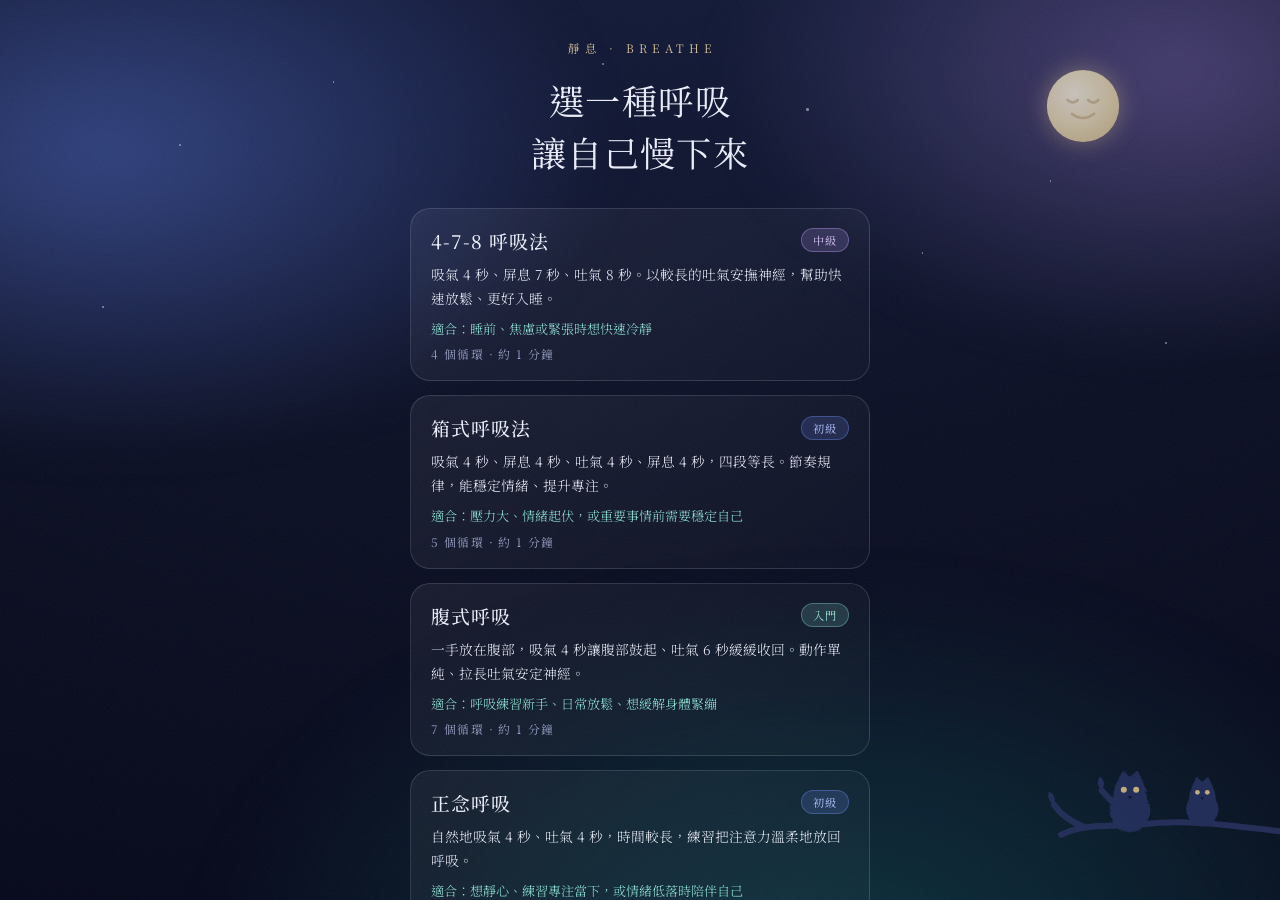
==== commit 2e2ae346: "[REVERT]restore breathe" ====
--- a/index.html
+++ b/index.html
@@ -3,8 +3,9 @@
 <head>
   <meta charset="UTF-8" />
   <meta name="viewport" content="width=device-width, initial-scale=1.0, maximum-scale=1.0, user-scalable=no, viewport-fit=cover" />
-  <title>節律步伐 · 律動</title>
-
+  <title>呼吸練習 · 靜息</title>
+
+  <!-- 距離感與安定感的字體：中文 Noto Serif TC、數字 Cormorant Garamond -->
   <link rel="preconnect" href="https://fonts.googleapis.com" />
   <link rel="preconnect" href="https://fonts.gstatic.com" crossorigin />
   <link href="https://fonts.googleapis.com/css2?family=Cormorant+Garamond:wght@300;400;500&family=Noto+Serif+TC:wght@300;400;500;600&display=swap" rel="stylesheet" />
@@ -16,8 +17,9 @@
   <div class="aurora" aria-hidden="true"></div>
   <div class="grain" aria-hidden="true"></div>
 
-  <!-- 夜晚場景 -->
+  <!-- 夜晚場景：月亮、星星、飛過的蝙蝠與貓頭鷹、停棲樹枝的貓頭鷹（皆為 SVG/CSS 生成） -->
   <div class="night" aria-hidden="true">
+    <!-- 滿月（隱約微笑、緩緩呼吸） -->
     <svg class="moon" viewBox="0 0 100 100">
       <defs>
         <radialGradient id="moonGrad" cx="38%" cy="34%" r="72%">
@@ -28,12 +30,14 @@
       </defs>
       <circle class="moon-disc" cx="50" cy="50" r="42" fill="url(#moonGrad)" />
       <g class="moon-face">
+        <!-- 閉著的眼睛（向下的弧線） -->
         <path d="M32 43 Q38 49 44 43" fill="none" stroke-width="3" stroke-linecap="round" />
         <path d="M56 43 Q62 49 68 43" fill="none" stroke-width="3" stroke-linecap="round" />
         <path d="M37 59 Q50 69 63 59" fill="none" stroke-width="3" stroke-linecap="round" />
       </g>
     </svg>
 
+    <!-- 星星（--x/--y 位置、--d 閃爍延遲） -->
     <span class="star" style="--x:14%;--y:16%;--s:2px;--d:0s"></span>
     <span class="star" style="--x:26%;--y:9%;--s:1.5px;--d:1.1s"></span>
     <span class="star" style="--x:63%;--y:12%;--s:2.5px;--d:.5s"></span>
@@ -43,60 +47,80 @@
     <span class="star" style="--x:8%;--y:34%;--s:1.5px;--d:3s"></span>
     <span class="star" style="--x:72%;--y:28%;--s:1.5px;--d:.8s"></span>
 
-    <!-- 樹叢 + 浣熊（右下角） -->
-    <svg class="scene scene-night" viewBox="0 0 340 180" preserveAspectRatio="xMaxYMax meet">
-      <g class="raccoon" transform="translate(15,0)">
-        <!-- 尾巴（同一路徑：底色 + 虛線環紋） -->
-        <path class="rac-tail" d="M210 150 q50 8 52 -30 q2 -22 -20 -26" fill="none" stroke-width="15" stroke-linecap="round"/>
-        <path class="rac-ring" d="M210 150 q50 8 52 -30 q2 -22 -20 -26" fill="none" stroke-width="15" stroke-linecap="butt"/>
-        <!-- 身體（鐘型，與頭部相似） -->
-        <path class="rac-body" d="M176 126 C160 126 152 134 151 148 C149 162 144 172 145 178 C147 184 159 186 176 186 C193 186 205 184 207 178 C208 172 203 162 201 148 C200 134 192 126 176 126 Z"/>
-        <!-- 圓形肚皮（淺灰） -->
-        <circle class="rac-belly" cx="176" cy="162" r="22"/>
-        <!-- 頭部整組（向上移） -->
-        <g transform="translate(0,-8)">
-          <!-- 腮幫子（每邊兩個，畫在頭之前，基部被頭蓋住、只露尖端） -->
-          <path class="rac-cheek" d="M158 123 L138 129 L158 131 Z M158 131 L138 133 L158 139 Z"/>
-          <path class="rac-cheek" d="M194 123 L214 129 L194 131 Z M194 131 L214 133 L194 139 Z"/>
-          <!-- 耳朵（杏仁核形，原本形狀） -->
-          <path class="rac-ear" d="M165 97 Q155 92 159 80 Q168 85 167 97 Z"/>
-          <path class="rac-ear" d="M187 97 Q197 92 193 80 Q184 85 185 97 Z"/>
-          <!-- 頭（鐘型，下擺較圓潤） -->
-          <path class="rac-head" d="M176 88 C163 88 155 94 152 104 C148 116 142 121 142 131 C142 139 154 144 168 144 L184 144 C198 144 210 139 210 131 C210 121 204 116 200 104 C197 94 189 88 176 88 Z"/>
-          <!-- 內耳 -->
-          <path class="rac-ear-in" d="M164 94 Q158 90 160 83 Q166 86 165 94 Z"/>
-          <path class="rac-ear-in" d="M188 94 Q194 90 192 83 Q186 86 187 94 Z"/>
-          <!-- 臉（僅鼻子周圍、淺灰） -->
-          <ellipse class="rac-face" cx="176" cy="127" rx="8" ry="7"/>
-          <!-- 眼罩（八字、分開，眼尾落在灰區） -->
-          <ellipse class="rac-mask" cx="164" cy="118" rx="7.5" ry="11" transform="rotate(30 164 118)"/>
-          <ellipse class="rac-mask" cx="188" cy="118" rx="7.5" ry="11" transform="rotate(-30 188 118)"/>
-          <!-- 眼睛 -->
-          <circle class="rac-eye" cx="164" cy="119" r="2.6"/>
-          <circle class="rac-eye" cx="188" cy="119" r="2.6"/>
-          <!-- 鼻（倒三角） -->
-          <path class="rac-nose" d="M172 126 h8 l-4 5 z"/>
+    <!-- 飛過的蝙蝠 -->
+    <svg class="bat bat-1" viewBox="0 0 80 40"><g class="wings">
+      <ellipse cx="40" cy="21" rx="2.6" ry="4.6"/>
+      <path d="M40 22 C36 12 30 14 24 9 C25 15 19 17 13 15 C19 19 18 25 24 24 C30 23 35 24 40 26 Z
+               M40 22 C44 12 50 14 56 9 C55 15 61 17 67 15 C61 19 62 25 56 24 C50 23 45 24 40 26 Z"/>    </g></svg>
+    <svg class="bat bat-2" viewBox="0 0 80 40"><g class="wings">
+      <ellipse cx="40" cy="21" rx="2.6" ry="4.6"/>
+      <path d="M40 22 C36 12 30 14 24 9 C25 15 19 17 13 15 C19 19 18 25 24 24 C30 23 35 24 40 26 Z
+               M40 22 C44 12 50 14 56 9 C55 15 61 17 67 15 C61 19 62 25 56 24 C50 23 45 24 40 26 Z"/>    </g></svg>
+    <svg class="bat bat-3" viewBox="0 0 80 40"><g class="wings">
+      <ellipse cx="40" cy="21" rx="2.6" ry="4.6"/>
+      <path d="M40 22 C36 12 30 14 24 9 C25 15 19 17 13 15 C19 19 18 25 24 24 C30 23 35 24 40 26 Z
+               M40 22 C44 12 50 14 56 9 C55 15 61 17 67 15 C61 19 62 25 56 24 C50 23 45 24 40 26 Z"/>    </g></svg>
+
+    <!-- 飛過的鳥（成對） -->
+    <svg class="bird bird-1" viewBox="0 0 60 24"><g class="wings">
+      <ellipse cx="30" cy="12" rx="2.4" ry="3.2"/>
+      <path d="M30 12 C24 5 16 6 8 11 C15 9 22 11 30 14 C38 11 45 9 52 11 C44 6 36 5 30 12 Z"/>
+    </g></svg>
+    <svg class="bird bird-2" viewBox="0 0 60 24"><g class="wings">
+      <ellipse cx="30" cy="12" rx="2.4" ry="3.2"/>
+      <path d="M30 12 C24 5 16 6 8 11 C15 9 22 11 30 14 C38 11 45 9 52 11 C44 6 36 5 30 12 Z"/>
+    </g></svg>
+
+    <!-- 滑翔的貓頭鷹 -->
+    <svg class="owl-fly" viewBox="0 0 90 44"><g class="wings">
+      <ellipse cx="45" cy="24" rx="3" ry="5"/>
+      <path d="M45 22 C38 10 26 12 14 6 C18 16 8 20 2 20 C12 24 14 30 24 28 C34 26 40 26 45 28 Z
+               M45 22 C52 10 64 12 76 6 C72 16 82 20 88 20 C78 24 76 30 66 28 C56 26 50 26 45 28 Z"/>    </g></svg>
+
+    <!-- 樹枝與停棲的貓頭鷹（右下角） -->
+    <svg class="branch" viewBox="0 0 340 170" preserveAspectRatio="xMaxYMax meet">
+      <defs>
+        <!-- 讓輪廓變毛茸茸的位移濾鏡 -->
+        <filter id="fuzzy" x="-25%" y="-25%" width="150%" height="150%">
+          <feTurbulence type="fractalNoise" baseFrequency="0.9" numOctaves="2" seed="7" result="n"/>
+          <feDisplacementMap in="SourceGraphic" in2="n" scale="3.5" xChannelSelector="R" yChannelSelector="G"/>
+        </filter>
+      </defs>
+      <path class="bough" d="M340 92 C286 86 236 78 186 84 C150 88 120 82 92 96 M186 84 C160 70 150 60 138 46 M120 88 C104 82 92 74 84 62"
+            fill="none" stroke-width="7" stroke-linecap="round"/>
+      <!-- 小葉 -->
+      <path class="leaf" d="M138 46 q-8 -8 -2 -16 q8 6 2 16 Z"/>
+      <path class="leaf" d="M84 62 q-9 -5 -6 -15 q9 4 6 15 Z"/>
+
+      <!-- 貓頭鷹 A -->
+      <g class="owl owl-a" transform="translate(150 30)">
+        <path class="owl-sil" filter="url(#fuzzy)" d="M20 2 L28 -5 L34 8 C37 14 38 20 38 26 C48 42 36 62 20 62 C4 62 -8 42 2 26 C2 20 3 14 6 8 L12 -5 L20 2 Z"/>
+        <circle class="owl-eye" cx="13" cy="15" r="3.4"/>
+        <circle class="owl-eye" cx="27" cy="15" r="3.4"/>
+        <path class="owl-beak" d="M17.5 22 h5 l-2.5 4 z"/>
+        <g class="owl-claw">
+          <path d="M12 58 q-1 2.5 -1.5 4 M14 58 q0 2.5 0 4 M16 58 q1 2.5 1.5 4"/>
+          <path d="M24 58 q-1 2.5 -1.5 4 M26 58 q0 2.5 0 4 M28 58 q1 2.5 1.5 4"/>
         </g>
       </g>
-      <g class="bush">
-        <circle cx="248" cy="162" r="40"/>
-        <circle cx="292" cy="170" r="36"/>
-        <circle cx="320" cy="162" r="30"/>
-        <circle cx="270" cy="140" r="30"/>
-        <circle cx="302" cy="146" r="26"/>
+
+      <!-- 貓頭鷹 B（較小） -->
+      <g class="owl owl-b" transform="translate(236 36) scale(0.8)">
+        <path class="owl-sil" filter="url(#fuzzy)" d="M20 2 L28 -5 L34 8 C37 14 38 20 38 26 C48 42 36 62 20 62 C4 62 -8 42 2 26 C2 20 3 14 6 8 L12 -5 L20 2 Z"/>
+        <circle class="owl-eye" cx="13" cy="15" r="3.4"/>
+        <circle class="owl-eye" cx="27" cy="15" r="3.4"/>
+        <path class="owl-beak" d="M17.5 22 h5 l-2.5 4 z"/>
+        <g class="owl-claw">
+          <path d="M12 58 q-1 2.5 -1.5 4 M14 58 q0 2.5 0 4 M16 58 q1 2.5 1.5 4"/>
+          <path d="M24 58 q-1 2.5 -1.5 4 M26 58 q0 2.5 0 4 M28 58 q1 2.5 1.5 4"/>
+        </g>
       </g>
     </svg>
-
-    <!-- 樹叢飄出的音符 -->
-    <span class="note" style="--nx:80%;--nb:14%;--nz:20px;--dur:6s;--delay:0s">♪</span>
-    <span class="note" style="--nx:86%;--nb:18%;--nz:16px;--dur:7s;--delay:1.4s">♫</span>
-    <span class="note" style="--nx:74%;--nb:12%;--nz:22px;--dur:6.5s;--delay:2.6s">♩</span>
-    <span class="note" style="--nx:90%;--nb:16%;--nz:16px;--dur:7.5s;--delay:3.8s">♪</span>
-    <span class="note" style="--nx:78%;--nb:20%;--nz:18px;--dur:6.8s;--delay:5s">♫</span>
   </div>
 
-  <!-- 早晨場景 -->
+  <!-- 早晨場景：微笑太陽、樹上的無尾熊、隨風散出的光點（皆為 SVG/CSS 生成） -->
   <div class="day" aria-hidden="true">
+    <!-- 微笑的太陽 -->
     <svg class="sun" viewBox="0 0 120 120">
       <defs>
         <radialGradient id="sunGrad" cx="42%" cy="38%" r="65%">
@@ -123,111 +147,68 @@
       </g>
     </svg>
 
-    <!-- 樹叢 + 斑馬（右下角） -->
-    <svg class="scene scene-day" viewBox="0 0 340 180" preserveAspectRatio="xMaxYMax meet">
-      <defs>
-        <clipPath id="zbody"><path d="M110 124 C108 106 122 100 150 101 C186 100 224 104 244 114 C256 120 256 134 248 148 C238 162 210 166 180 166 C148 166 124 163 115 149 C110 141 111 132 110 124 Z"/></clipPath>
-      </defs>
-      <!-- 面向右方低頭吃草：頭與脖子沒入樹叢，只露出身體與尾巴 -->
-      <g class="zebra">
-        <!-- 尾巴 + 毛球（屁股後方、微微偏上） -->
-        <path class="zeb-tail" d="M114 128 C106 125 99 122 91 117" fill="none"/>
-        <path class="zeb-tail-tuft" d="M91 117 q-9 -3 -10 -13 q12 1 13 12 z"/>
-        <!-- 腿 + 蹄（兩後腿在屁股下方） -->
-        <rect class="zeb-leg" x="126" y="150" width="9" height="26" rx="2"/>
-        <rect class="zeb-leg" x="144" y="152" width="9" height="24" rx="2"/>
-        <rect class="zeb-leg" x="200" y="150" width="9" height="26" rx="2"/>
-        <rect class="zeb-leg" x="218" y="152" width="9" height="24" rx="2"/>
-        <rect class="zeb-hoof" x="126" y="172" width="9" height="4" rx="1"/>
-        <rect class="zeb-hoof" x="144" y="172" width="9" height="4" rx="1"/>
-        <rect class="zeb-hoof" x="200" y="172" width="9" height="4" rx="1"/>
-        <rect class="zeb-hoof" x="218" y="172" width="9" height="4" rx="1"/>
-        <!-- 身體＋臀部：一整塊馬鈴薯形（身體回前一版大小，只有臀部變鼓） -->
-        <path class="zeb-body" d="M110 124 C108 106 122 100 150 101 C186 100 224 104 244 114 C256 120 256 134 248 148 C238 162 210 166 180 166 C148 166 124 163 115 149 C110 141 111 132 110 124 Z"/>
-        <!-- 脖子（往右下沒入樹叢） -->
-        <path class="zeb-neck" d="M216 122 C238 118 254 126 262 150 L246 152 C242 134 234 130 218 137 Z"/>
-        <!-- 頭（藏在樹叢裡） -->
-        <ellipse class="zeb-head" cx="264" cy="152" rx="16" ry="10" transform="rotate(26 264 152)"/>
-        <!-- 鬃毛 -->
-        <path class="zeb-mane" d="M218 110 L221 100 L225 109 L229 101 L233 110 L237 102 L242 111 L245 104 L249 113 L253 106 L257 116" fill="none"/>
-        <!-- 身體條紋（直向、全部平行、裁切到馬鈴薯形） -->
-        <g class="zeb-stripes" clip-path="url(#zbody)">
-          <rect x="158" y="102" width="6" height="66"/>
-          <rect x="172" y="102" width="6" height="66"/>
-          <rect x="186" y="102" width="6" height="66"/>
-          <rect x="200" y="104" width="6" height="62"/>
-          <rect x="214" y="106" width="6" height="56"/>
-          <rect x="228" y="110" width="6" height="48"/>
-        </g>
-        <!-- 臀部條紋（直向微弧、朝尾巴方向凹） -->
-        <g clip-path="url(#zbody)">
-          <path class="zeb-hstripe" d="M118 104 Q124 134 118 164"/>
-          <path class="zeb-hstripe" d="M130 102 Q136 134 130 166"/>
-          <path class="zeb-hstripe" d="M142 104 Q148 134 142 164"/>
-        </g>
-        <!-- 腿部條紋（橫向、身體下方，不與身體交叉） -->
-        <path class="zeb-nstripe" d="M126 167 h9 M144 168 h9 M200 167 h9 M218 168 h9" fill="none" stroke-width="3"/>
-      </g>
-      <g class="bush">
-        <circle cx="248" cy="162" r="40"/>
-        <circle cx="292" cy="170" r="36"/>
-        <circle cx="320" cy="162" r="30"/>
-        <circle cx="270" cy="140" r="30"/>
-        <circle cx="302" cy="146" r="26"/>
+    <!-- 樹與抱著樹幹的無尾熊（右下角） -->
+    <svg class="tree" viewBox="0 0 320 210" preserveAspectRatio="xMaxYMax meet">
+      <path class="trunk" d="M264 210 C260 168 259 138 270 110 M266 132 C252 126 244 128 234 120"
+            fill="none" stroke-width="13" stroke-linecap="round"/>
+      <g class="foliage">
+        <circle cx="258" cy="64" r="23"/>
+        <circle cx="288" cy="74" r="20"/>
+        <circle cx="236" cy="102" r="25"/>
+        <circle cx="298" cy="104" r="23"/>
+        <circle cx="270" cy="88" r="32"/>
+      </g>
+      <g class="koala" transform="translate(240 132)">
+        <circle class="koala-ear" cx="4" cy="8" r="9"/>
+        <circle class="koala-ear" cx="40" cy="8" r="9"/>
+        <circle class="koala-ear-in" cx="4" cy="8" r="4.5"/>
+        <circle class="koala-ear-in" cx="40" cy="8" r="4.5"/>
+        <circle class="koala-body" cx="22" cy="40" r="18"/>
+        <circle class="koala-head" cx="22" cy="16" r="15"/>
+        <ellipse class="koala-nose" cx="22" cy="19" rx="5" ry="6.5"/>
+        <circle class="koala-eye" cx="15" cy="12" r="1.8"/>
+        <circle class="koala-eye" cx="29" cy="12" r="1.8"/>
       </g>
     </svg>
 
-    <!-- 樹叢飄出的音符 -->
-    <span class="note" style="--nx:80%;--nb:14%;--nz:20px;--dur:6s;--delay:0s">♪</span>
-    <span class="note" style="--nx:86%;--nb:18%;--nz:16px;--dur:7s;--delay:1.4s">♫</span>
-    <span class="note" style="--nx:74%;--nb:12%;--nz:22px;--dur:6.5s;--delay:2.6s">♩</span>
-    <span class="note" style="--nx:90%;--nb:16%;--nz:16px;--dur:7.5s;--delay:3.8s">♪</span>
-    <span class="note" style="--nx:78%;--nb:20%;--nz:18px;--dur:6.8s;--delay:5s">♫</span>
+    <!-- 隨風散出的光點（延遲成陣，像一陣陣的風） -->
+    <span class="spark" style="--sx:78%;--sy:64%;--sz:5px;--dur:7s;--delay:0s"></span>
+    <span class="spark" style="--sx:84%;--sy:72%;--sz:4px;--dur:8s;--delay:0.6s"></span>
+    <span class="spark" style="--sx:72%;--sy:78%;--sz:6px;--dur:9s;--delay:1.2s"></span>
+    <span class="spark" style="--sx:88%;--sy:60%;--sz:4px;--dur:7.5s;--delay:3.4s"></span>
+    <span class="spark" style="--sx:80%;--sy:82%;--sz:5px;--dur:8.5s;--delay:4s"></span>
+    <span class="spark" style="--sx:68%;--sy:70%;--sz:4px;--dur:9s;--delay:4.6s"></span>
+    <span class="spark" style="--sx:90%;--sy:76%;--sz:5px;--dur:8s;--delay:6.2s"></span>
+    <span class="spark" style="--sx:76%;--sy:66%;--sz:4px;--dur:7s;--delay:6.8s"></span>
   </div>
 
   <main class="stage">
 
-    <!-- 畫面 0：首頁選單 -->
+    <!-- 畫面 0：首頁選單（直接開啟／未指定呼吸法時顯示；Flex 深連結會略過此頁） -->
     <section id="screen-menu" class="screen">
-      <p class="eyebrow">律動 · STEP</p>
-      <h1 class="menu-title">選一種節奏<br />跟著音樂動起來</h1>
+      <p class="eyebrow">靜息 · BREATHE</p>
+      <h1 class="menu-title">選一種呼吸<br />讓自己慢下來</h1>
       <ul class="mode-list" id="mode-list"><!-- JS 依 patterns 產生 --></ul>
     </section>
 
-    <!-- 畫面 1：引導（步伐舞台） -->
+    <!-- 畫面 1：引導（呼吸法由 Flex message 帶 ?type= 進入；開始/重新開始皆在此） -->
     <section id="screen-guide" class="screen">
       <button class="guide-back" id="btn-menu" aria-label="返回選單">‹ 選單</button>
-      <p class="eyebrow">節律步伐</p>
-      <h2 class="guide-title" id="guide-title">原地踏步</h2>
-      <p class="stage-banner" id="stage-banner"></p>
+      <p class="eyebrow">呼吸練習</p>
+      <h2 class="guide-title" id="guide-title">4-7-8 呼吸法</h2>
       <p class="guide-sub" id="guide-sub"></p>
 
-      <div class="step-stage">
-        <div class="beat-dots" id="beat-dots"></div>
-
-        <div class="cue-center" id="cue-center">
-          <span class="cue-arrow" id="cue-arrow"></span>
-          <span class="cue-label" id="cue-label">準備</span>
-        </div>
-
-        <div class="foot-area">
-          <!-- 方塊步的方塊背景（只在方塊步顯示） -->
-          <div class="step-square" id="step-square" hidden>
-            <span class="sq-dot" style="left:0;top:0"></span>
-            <span class="sq-dot" style="left:100%;top:0"></span>
-            <span class="sq-dot" style="left:0;top:100%"></span>
-            <span class="sq-dot" style="left:100%;top:100%"></span>
-          </div>
-          <div class="foot foot-l" id="foot-l">
-            <div class="foot-rot"><svg viewBox="0 0 60 96"><path class="foot-shape" d="M30 4 C43 4 49 18 47 38 C46 54 44 66 42 78 C41 88 36 92 30 92 C24 92 19 88 18 78 C16 66 14 54 13 38 C11 18 17 4 30 4 Z"/></svg></div>
-          </div>
-          <div class="foot foot-r" id="foot-r">
-            <div class="foot-rot"><svg viewBox="0 0 60 96"><path class="foot-shape" d="M30 4 C43 4 49 18 47 38 C46 54 44 66 42 78 C41 88 36 92 30 92 C24 92 19 88 18 78 C16 66 14 54 13 38 C11 18 17 4 30 4 Z"/></svg></div>
+      <div class="orb-wrap">
+        <div class="orb-halo" id="orb-halo"></div>
+        <div class="orb" id="orb">
+          <div class="orb-inner">
+            <span class="phase-label" id="phase-label">準備</span>
+            <span class="phase-count" id="phase-count">—</span>
           </div>
         </div>
-
-        <div class="countin" id="countin"></div>
       </div>
+
+      <p class="phase-hint" id="phase-hint"></p>
 
       <div class="controls">
         <button class="btn-primary" id="btn-start">開始</button>
@@ -242,9 +223,9 @@
     <!-- 畫面 2：完成（滿版） -->
     <section id="screen-done" class="screen">
       <div class="done-card">
-        <div class="done-mark">💪</div>
+        <div class="done-mark">🌿</div>
         <h2 class="done-title">完成</h2>
-        <p class="done-sub">身體暖了、節奏也回來了，做得好！</p>
+        <p class="done-sub">願你帶著這份平靜，繼續今天。</p>
         <button class="btn-primary" id="btn-again">再做一次</button>
         <button class="btn-ghost" id="btn-close">關閉</button>
       </div>
@@ -257,8 +238,8 @@
 
   <!-- 應用程式模組 -->
   <script src="js/patterns.js"></script>
-  <script src="js/rhythm-audio.js"></script>
-  <script src="js/rhythm-engine.js"></script>
+  <script src="js/audio.js"></script>
+  <script src="js/breathing.js"></script>
   <script src="js/liff-init.js"></script>
 
   <!-- 介面接線（DOM × 引擎 × LIFF） -->
@@ -275,16 +256,12 @@
         btnMenu: document.getElementById('btn-menu'),
         guideEl: document.getElementById('screen-guide'),
         guideTitle: document.getElementById('guide-title'),
-        stageBanner: document.getElementById('stage-banner'),
         guideSub: document.getElementById('guide-sub'),
-        footL: document.getElementById('foot-l'),
-        footR: document.getElementById('foot-r'),
-        stepSquare: document.getElementById('step-square'),
-        cueCenter: document.getElementById('cue-center'),
-        cueArrow: document.getElementById('cue-arrow'),
-        cueLabel: document.getElementById('cue-label'),
-        beatDots: document.getElementById('beat-dots'),
-        countin: document.getElementById('countin'),
+        orb: document.getElementById('orb'),
+        halo: document.getElementById('orb-halo'),
+        phaseLabel: document.getElementById('phase-label'),
+        phaseCount: document.getElementById('phase-count'),
+        phaseHint: document.getElementById('phase-hint'),
         btnStart: document.getElementById('btn-start'),
         btnPause: document.getElementById('btn-pause'),
         btnSound: document.getElementById('btn-sound'),
@@ -293,45 +270,32 @@
         btnClose: document.getElementById('btn-close'),
       };
 
-      const audio = new window.RhythmAudio();
+      const audio = new window.BreathAudio();
       let engine = null;
       let currentType = window.DEFAULT_PATTERN;
       let currentScreen = null;
-      let cameFromMenu = false;
-
-      const DIFF_LEVEL = { '入門': 1, '初級': 2, '中級': 3, '進階': 4 };
-      const ARROWS = { front: '↑', back: '↓', left: '←', right: '→' };
-
-      // 腳印位置（單位 → 像素）。待機：左腳 -1、右腳 +1。
-      // 左右(X)與前後(Y)分開單位：Y 較大讓方塊步上下不重疊；須與 CSS .step-square 尺寸一致。
-      const FOOT_UX = 50;
-      const FOOT_UY = 58;
-      // 待機腳印整體下移：方塊步向上的腳印落在較矮的軌道內，畫面更緊湊、按鈕不用捲動就看得到。
-      // 須與 CSS .foot-area 高度、.step-square 位置一致。
-      const FOOT_BASE_Y = 58;
-      const footPos = { L: { x: -1, y: 0 }, R: { x: 1, y: 0 } };
-      function applyFeet() {
-        el.footL.style.transform =
-          'translate(calc(-50% + ' + (footPos.L.x * FOOT_UX) + 'px), calc(-50% + ' + (FOOT_BASE_Y + footPos.L.y * FOOT_UY) + 'px))';
-        el.footR.style.transform =
-          'translate(calc(-50% + ' + (footPos.R.x * FOOT_UX) + 'px), calc(-50% + ' + (FOOT_BASE_Y + footPos.R.y * FOOT_UY) + 'px))';
-      }
-      function resetFeet() {
-        footPos.L = { x: -1, y: 0 };
-        footPos.R = { x: 1, y: 0 };
-        applyFeet();
-      }
+      let cameFromMenu = false; // 由首頁選單進入時，引導畫面顯示「返回選單」
+
+      const DIFF_LEVEL = { '入門': 1, '初級': 2, '中級': 3 };
 
       // —— 上下滑動轉場 ——
+      // dir='down'：目標從下方滑入（往下到完成頁）；dir='up'：目標從上方滑入（往上回引導頁）
       function activate(name, dir) {
         const target = screens[name];
         if (currentScreen === target) return;
-        if (!currentScreen) { target.classList.add('is-active'); currentScreen = target; return; }
+
+        if (!currentScreen) {
+          target.classList.add('is-active');
+          currentScreen = target;
+          return;
+        }
+
         const prev = currentScreen;
         target.classList.remove('is-active', 'above', 'below');
-        target.classList.add(dir === 'down' ? 'below' : 'above');
+        target.classList.add(dir === 'down' ? 'below' : 'above'); // 進場起點
         prev.classList.remove('is-active');
-        prev.classList.add(dir === 'down' ? 'above' : 'below');
+        prev.classList.add(dir === 'down' ? 'above' : 'below');    // 舊畫面退場方向
+
         requestAnimationFrame(() => requestAnimationFrame(() => {
           target.classList.remove('above', 'below');
           target.classList.add('is-active');
@@ -339,17 +303,29 @@
         currentScreen = target;
       }
 
-      // —— 選單 ——
+      // —— 呼吸圈回到待機狀態 ——
+      function setOrbIdle() {
+        el.orb.classList.remove('paused');
+        el.orb.style.transitionDuration = '0.6s';
+        el.halo.style.transitionDuration = '0.6s';
+        el.orb.style.transform = 'scale(0.5)';
+        el.halo.style.transform = 'scale(0.62)';
+        el.halo.style.opacity = '0.4';
+        el.phaseLabel.textContent = '準備';
+        el.phaseCount.textContent = '—';
+        el.phaseHint.textContent = '';
+      }
+
+      // —— 首頁選單 ——
       function durationText(p) {
-        const sec = Math.round(p.bars * (p.beatsPerBar || 4) * 60 / p.bpm);
-        const m = Math.floor(sec / 60), s = sec % 60;
-        const t = m > 0 ? (m + ' 分' + (s ? ' ' + s + ' 秒' : '')) : (s + ' 秒');
-        return p.bpm + ' BPM · 約 ' + t;
+        const total = p.phases.reduce((a, ph) => a + ph.sec, 0) * p.cycles;
+        const mins = Math.round(total / 60);
+        return p.cycles + ' 個循環 · 約 ' + (mins < 1 ? '不到 1' : mins) + ' 分鐘';
       }
 
       function buildMenu() {
         el.modeList.innerHTML = '';
-        Object.values(window.STEP_PATTERNS).forEach((p, i) => {
+        Object.values(window.BREATHING_PATTERNS).forEach((p, i) => {
           const li = document.createElement('li');
           li.className = 'mode-item';
           li.style.setProperty('--i', i);
@@ -370,167 +346,71 @@
       function selectFromMenu(type) {
         cameFromMenu = true;
         loadGuide(type);
-        activate('guide', 'down');
-      }
-
-      function buildBeatDots(n) {
-        el.beatDots.innerHTML = '';
-        for (let i = 0; i < n; i++) {
-          const d = document.createElement('span');
-          d.className = 'beat-dot';
-          el.beatDots.appendChild(d);
-        }
-      }
-
-      function setStageIdle() {
-        el.footL.classList.remove('active');
-        el.footR.classList.remove('active');
-        el.cueCenter.classList.remove('pulse', 'accent');
-        el.cueArrow.textContent = '';
-        el.cueLabel.textContent = '準備';
-        el.countin.classList.remove('show');
-        Array.from(el.beatDots.children).forEach((d) => d.classList.remove('lit'));
-        el.guideSub.classList.remove('note-rest');
-        el.stageBanner.textContent = '';
-        el.stageBanner.classList.remove('show');
-        el.guideEl.classList.remove('combo-running');
-        resetFeet();
-      }
-
-      // 階段提示文字（① 教學 · ...）
-      function stageDesc(stage) {
-        return stage.banner; // 純句子（不加階段標籤與編號）
-      }
-
+        activate('guide', 'down'); // 往下進入引導畫面
+      }
+
+      // —— 載入某呼吸法到引導畫面（待機） ——
       function loadGuide(type) {
         currentType = type;
-        const p = window.STEP_PATTERNS[type];
+        const p = window.BREATHING_PATTERNS[type];
         el.guideTitle.textContent = p.name;
         el.guideSub.textContent = durationText(p);
         el.guideEl.classList.remove('running');
-        el.guideEl.classList.toggle('from-menu', cameFromMenu);
+        el.guideEl.classList.toggle('from-menu', cameFromMenu); // 有選單來源才顯示返回鍵
         el.btnStart.textContent = '開始';
-        el.stepSquare.hidden = (type !== 'box'); // 方塊背景只在方塊步顯示
-        buildBeatDots(p.beatsPerBar || 4);
-        setStageIdle();
-      }
-
-      // —— 開始 / 重新開始 ——
+        setOrbIdle();
+      }
+
+      // —— 開始 / 重新開始（同一顆按鈕） ——
       function startRun() {
         if (engine) engine.stop();
-        if (currentType === 'combo' && window.rebuildCombo) window.rebuildCombo(); // 每次隨機組合
-        const p = window.STEP_PATTERNS[currentType];
+        const pattern = window.BREATHING_PATTERNS[currentType];
 
         el.guideEl.classList.add('running');
         el.btnStart.textContent = '重新開始';
         el.btnPause.textContent = '暫停';
-        buildBeatDots(p.beatsPerBar || 4);
-        setStageIdle();
-
-        engine = new window.RhythmEngine(p, audio, {
-          onRest(n, stage, index) {
-            // 休息 5 秒：靜下來、腳步歸位。提示文字放在標題下方（guide-sub），標題保留在上方
-            el.footL.classList.remove('active');
-            el.footR.classList.remove('active');
-            resetFeet();
-            Array.from(el.beatDots.children).forEach((d) => d.classList.remove('lit'));
-            el.cueCenter.classList.remove('pulse', 'accent');
-            el.cueArrow.textContent = '';
-            el.cueLabel.textContent = '休息';
-
-            // 練習/正式 休息：親切提示接續（教學不會進到這裡）
-            el.guideSub.textContent = (stage.name === '正式')
-              ? '準備好了嗎？要正式開始嘍！'
-              : '先喘口氣、放鬆一下～準備加快速度嘍！';
-            el.guideSub.classList.add('note-rest');
-            el.stageBanner.classList.remove('show'); // 隱藏綜合預告膠囊，讓標題回來
-            el.guideEl.classList.remove('combo-running');
-
-            el.countin.textContent = n;
-            el.countin.classList.remove('show');
-            void el.countin.offsetWidth;
-            el.countin.classList.add('show');
+        setOrbIdle(); // 讓第一次吸氣從小圈擴起
+
+        engine = new window.BreathingEngine(pattern, {
+          onPhaseStart(phase, cycleIndex, totalCycles) {
+            el.guideSub.textContent = '第 ' + (cycleIndex + 1) + ' / ' + totalCycles + ' 循環';
+            el.phaseLabel.textContent = phase.label;
+            el.phaseHint.textContent = phase.hint || '';
+            // 呼吸圈：轉場時間 = 該階段秒數，與引導同步
+            el.orb.style.transitionDuration = phase.sec + 's';
+            el.halo.style.transitionDuration = phase.sec + 's';
+            el.orb.style.transform = 'scale(' + phase.scale + ')';
+            el.halo.style.transform = 'scale(' + (phase.scale * 1.25) + ')';
+            el.halo.style.opacity = phase.scale > 0.7 ? '0.9' : '0.45';
+            audio.cue(phase.tone);
           },
-          onCountIn(n, stage, index) {
-            // 預備倒數：階段說明放在標題下方（guide-sub），標題保留
-            el.guideSub.textContent = stageDesc(stage);
-            el.guideSub.classList.remove('note-rest');
-            el.stageBanner.classList.remove('show'); // 預備倒數不顯示綜合預告膠囊
-            el.guideEl.classList.remove('combo-running');
-            el.cueLabel.textContent = '預備';
-            el.countin.textContent = n;
-            // 每個數字都要重新觸發動畫（否則第一次之後動畫已結束、停在 opacity:0 而看不見）
-            el.countin.classList.remove('show');
-            void el.countin.offsetWidth;
-            el.countin.classList.add('show');
-          },
-          onBeat(cue, beatInBar, barIndex, stageBars, stage) {
-            el.countin.classList.remove('show');
-            el.guideSub.classList.remove('note-rest');
-            el.cueLabel.textContent = cue.label;
-            el.cueArrow.textContent = ARROWS[cue.dir] || '';
-
-            // guide-sub 顯示進度：正式階段不加標籤，教學/練習保留標籤
-            const label = stage.name === '正式' ? '' : (stage.name + ' · ');
-            el.guideSub.textContent = label + '第 ' + (barIndex + 1) + ' / ' + stageBars + ' 小節';
-
-            // 綜合舞步：頂部藍色膠囊持續預告「接下來 · 下一段舞步」（此時淡出標題讓膠囊獨佔頂部）
-            if (cue.nextMove) {
-              el.guideEl.classList.add('combo-running');
-              el.stageBanner.textContent = '接下來 · ' + cue.nextMove;
-              el.stageBanner.classList.add('show');
-            } else {
-              el.stageBanner.classList.remove('show');
-              el.guideEl.classList.remove('combo-running');
-            }
-
-            // 綜合舞步每段開頭：先讓雙腳回到中立站姿，避免銜接時腳步重疊
-            if (cue.reset) { footPos.L = { x: -1, y: 0 }; footPos.R = { x: 1, y: 0 }; }
-
-            // 更新腳印位置：有位移(x)就滑過去並停住；y 指定前後、未指定回到地面線
-            const activeKeys = cue.foot === 'both' ? ['L', 'R'] : [cue.foot];
-            activeKeys.forEach((k) => {
-              if (cue.x !== undefined) footPos[k].x = cue.x;
-              footPos[k].y = cue.y !== undefined ? cue.y : 0;
-            });
-            applyFeet();
-
-            // 腳印高亮 + 抬腳（移除再加以重新觸發動畫）
-            el.footL.classList.remove('active');
-            el.footR.classList.remove('active');
-            const targets = cue.foot === 'both' ? [el.footL, el.footR]
-              : cue.foot === 'L' ? [el.footL] : [el.footR];
-            targets.forEach((f) => { void f.offsetWidth; f.classList.add('active'); });
-
-            // 中央脈動
-            el.cueCenter.classList.remove('pulse', 'accent');
-            void el.cueCenter.offsetWidth;
-            el.cueCenter.classList.add('pulse');
-            if (cue.accent) el.cueCenter.classList.add('accent');
-
-            // 拍點指示
-            Array.from(el.beatDots.children).forEach((d, i) => d.classList.toggle('lit', i === beatInBar));
+          onTick(remainingSec) {
+            el.phaseCount.textContent = remainingSec;
           },
           onComplete() {
-            el.guideEl.classList.remove('running');
-            activate('done', 'down');
+            audio.cue(528, 1.2);
+            finishToDone();
           },
         });
         engine.start();
       }
 
+      function finishToDone() {
+        el.guideEl.classList.remove('running');
+        activate('done', 'down'); // 自動往下跳到完成頁
+      }
+
       // —— 事件 ——
-      el.btnStart.addEventListener('click', () => {
-        // unlock() 會同步建立 AudioContext，resume 在背景進行（不 await，避免卡住畫面）
-        audio.unlock();
-        startRun();
+      el.btnStart.addEventListener('click', async () => {
+        await audio.unlock(); // 必須在使用者手勢中啟動 AudioContext
+        startRun();           // 第一次=開始；之後=重新開始
       });
 
       el.btnPause.addEventListener('click', () => {
         if (!engine) return;
         const paused = engine.togglePause();
         el.btnPause.textContent = paused ? '繼續' : '暫停';
-        el.guideEl.classList.toggle('paused', paused);
+        el.orb.classList.toggle('paused', paused);
       });
 
       el.btnSound.addEventListener('click', () => {
@@ -541,23 +421,25 @@
 
       el.btnStop.addEventListener('click', () => {
         if (engine) engine.stop();
-        el.guideEl.classList.remove('running');
-        activate('done', 'down');
+        finishToDone(); // 按結束 → 自動往下跳到完成頁
       });
 
       el.btnAgain.addEventListener('click', () => {
-        loadGuide(currentType);
-        activate('guide', 'up');
+        loadGuide(currentType);   // 重置引導畫面，開始鈕回到「開始」
+        activate('guide', 'up');  // 自動往上跳回引導畫面
       });
 
       el.btnClose.addEventListener('click', () => window.AppLiff.close());
 
       el.btnMenu.addEventListener('click', () => {
         if (engine) engine.stop();
-        activate('menu', 'up');
+        activate('menu', 'up'); // 往上返回首頁選單
       });
 
       // —— 啟動 ——
+      // Flex 深連結帶 ?type= → 直接進入該呼吸法的引導畫面。
+      // 未指定（直接開啟首頁）→ 顯示呼吸法選單。
+      // 背景主題：?bg=morning/night 優先，否則依時間（6–18 點為早晨）。
       function pickTheme() {
         const bg = new URLSearchParams(window.location.search).get('bg');
         if (bg === 'morning' || bg === 'day') return 'morning';
--- a/css/style.css
+++ b/css/style.css
@@ -1,6 +1,6 @@
 /* ============================================================
-   律動 · 節律步伐 — 沿用呼吸 App 的「拂曉星空 / 早晨」視覺
-   背景場景、選單、按鈕、滑動面板與呼吸 App 一致；中央改為步伐舞台。
+   靜息 · 呼吸練習 — 「拂曉星空」視覺
+   深夜→拂曉的漸層、漂浮極光、發光呼吸圈、顆粒紋理。
    ============================================================ */
 
 :root {
@@ -14,9 +14,9 @@
   --c-orb-b: #6f8bf0; /* 長春花藍 */
   --c-orb-c: #b89cf0; /* 柔紫 */
   --c-accent: #f3d9a4; /* 暖光點綴 */
-  --c-silhouette: #28325f;
-  --c-flyer: #323d6e;
-  --c-owl-eye: #f4d58d;
+  --c-silhouette: #28325f; /* 樹枝/停棲貓頭鷹剪影（比夜空底色略亮，才看得見） */
+  --c-flyer: #323d6e; /* 飛行剪影 */
+  --c-owl-eye: #f4d58d; /* 貓頭鷹眼 */
 
   --font-zh: 'Noto Serif TC', serif;
   --font-num: 'Cormorant Garamond', 'Noto Serif TC', serif;
@@ -26,7 +26,9 @@
 
 * { box-sizing: border-box; margin: 0; padding: 0; }
 
-html, body { height: 100%; }
+html, body {
+  height: 100%;
+}
 
 body {
   font-family: var(--font-zh);
@@ -72,71 +74,202 @@
   background-image: url("data:image/svg+xml,%3Csvg xmlns='http://www.w3.org/2000/svg' width='160' height='160'%3E%3Cfilter id='n'%3E%3CfeTurbulence type='fractalNoise' baseFrequency='0.85' numOctaves='2' stitchTiles='stitch'/%3E%3C/filter%3E%3Crect width='100%25' height='100%25' filter='url(%23n)'/%3E%3C/svg%3E");
 }
 
-/* —— 夜晚場景 —— */
-.night { position: fixed; inset: 0; z-index: 1; pointer-events: none; overflow: hidden; }
+/* —— 夜晚場景（在極光之上、內容之下） —— */
+.night {
+  position: fixed;
+  inset: 0;
+  z-index: 1;
+  pointer-events: none;
+  overflow: hidden;
+}
+
+/* 滿月（緩緩呼吸的微笑臉） */
 .moon {
-  position: absolute; top: 7%; right: 12%; width: 86px; height: 86px;
-  opacity: 0.72; transform-origin: center;
+  position: absolute;
+  top: 7%;
+  right: 12%;
+  width: 86px;
+  height: 86px;
+  opacity: 0.72;
+  transform-origin: center;
   filter: drop-shadow(0 0 12px rgba(244, 213, 141, 0.5));
   animation: moon-breathe 7s ease-in-out infinite;
 }
-.moon-face { fill: #b89a5e; stroke: #b89a5e; opacity: 0.5; }
+.moon-face {
+  fill: #b89a5e;
+  stroke: #b89a5e;
+  opacity: 0.5;
+}
 @keyframes moon-breathe {
   0%, 100% { transform: scale(1);    filter: drop-shadow(0 0 10px rgba(244, 213, 141, 0.38)); }
   50%      { transform: scale(1.06); filter: drop-shadow(0 0 22px rgba(244, 213, 141, 0.65)); }
 }
+
+/* 星星 */
 .star {
-  position: absolute; left: var(--x); top: var(--y); width: var(--s); height: var(--s);
-  border-radius: 50%; background: #eaf0ff; opacity: 0.5;
-  animation: twinkle 3.4s ease-in-out infinite; animation-delay: var(--d);
+  position: absolute;
+  left: var(--x);
+  top: var(--y);
+  width: var(--s);
+  height: var(--s);
+  border-radius: 50%;
+  background: #eaf0ff;
+  opacity: 0.5;
+  animation: twinkle 3.4s ease-in-out infinite;
+  animation-delay: var(--d);
 }
 @keyframes twinkle {
   0%, 100% { opacity: 0.18; transform: scale(0.7); }
   50%      { opacity: 0.85; transform: scale(1.15); }
 }
-/* —— 地面場景：樹叢 + 動物 + 音符（步伐專用，與呼吸不同） —— */
-.scene { position: absolute; right: 0; bottom: 0; width: min(64vw, 340px); height: auto; }
-
-/* 樹叢（夜暗綠 / 日亮綠） */
-.scene-night .bush circle { fill: #21403a; }
-.scene-night .bush circle:nth-child(odd) { fill: #284c44; }
-.scene-day .bush circle { fill: #5aa551; }
-.scene-day .bush circle:nth-child(odd) { fill: #6cb862; }
-
-/* 浣熊（夜晚） */
-.rac-body, .rac-head, .rac-ear, .rac-cheek { fill: #8b939c; }
-.rac-cheek { stroke: #8b939c; stroke-width: 3.5; stroke-linejoin: round; } /* 尖端變鈍、略放大 */
-.rac-belly { fill: #b6bcc4; } /* 圓形肚皮，略淺於身體 */
-.rac-ear-in { fill: #c7ccd2; }
-.rac-tail { stroke: #8b939c; }
-.rac-ring { stroke: #2b2f36; stroke-dasharray: 9 21; } /* 尾巴環紋 */
-.rac-face { fill: #c9ced4; } /* 僅鼻子周圍的淺灰內圈 */
-.rac-mask { fill: #2b2f36; }
-.rac-eye  { fill: #eef1f4; }
-.rac-nose { fill: #1c1f24; }
-
-/* 音符（樹叢飄出） */
-.note {
-  position: absolute; left: var(--nx); bottom: var(--nb);
-  font-size: var(--nz, 18px); line-height: 1;
-  opacity: 0; will-change: transform, opacity;
-  animation: note-float var(--dur, 6s) ease-in-out infinite;
-  animation-delay: var(--delay, 0s);
-}
-.night .note { color: #c3d0f7; text-shadow: 0 0 8px rgba(180, 200, 255, 0.5); }
-.day .note   { color: #2f8f6e; text-shadow: 0 0 8px rgba(120, 200, 150, 0.4); }
-@keyframes note-float {
-  0%   { opacity: 0;    transform: translate(0, 0) rotate(-10deg) scale(0.7); }
-  15%  { opacity: 0.95; }
-  70%  { opacity: 0.75; transform: translate(-26px, -70px) rotate(8deg) scale(1); }
-  100% { opacity: 0;    transform: translate(-44px, -120px) rotate(-4deg) scale(1.05); }
-}
-
-/* —— 早晨場景 + 主題切換 —— */
-.day { position: fixed; inset: 0; z-index: 1; pointer-events: none; overflow: hidden; display: none; }
+
+/* 飛行剪影（蝙蝠 / 貓頭鷹） */
+.bat, .owl-fly {
+  position: absolute;
+  top: 0;
+  left: 0;
+  color: var(--c-flyer);
+  opacity: 0;
+  will-change: transform, opacity;
+}
+.bat { width: 42px; }
+.owl-fly { width: 60px; color: var(--c-silhouette); }
+.bat .wings, .owl-fly .wings {
+  fill: currentColor;
+  transform-origin: 50% 50%;
+  animation: flap 0.32s ease-in-out infinite;
+}
+.owl-fly .wings { animation-duration: 0.7s; }
+@keyframes flap {
+  0%, 100% { transform: scaleY(1); }
+  50%      { transform: scaleY(0.5); }
+}
+
+/* 各自的飛行路徑（穿越畫面 + 上下起伏） */
+.bat-1 { animation: fly-1 24s linear infinite; animation-delay: 2s; }
+.bat-2 { animation: fly-2 31s linear infinite; animation-delay: 12s; }
+.bat-3 { animation: fly-3 27s linear infinite; animation-delay: 20s; }
+.owl-fly { animation: fly-owl 46s linear infinite; animation-delay: 8s; }
+
+@keyframes fly-1 {
+  0%   { transform: translate(-14vw, 20vh) scale(0.8); opacity: 0; }
+  10%  { opacity: 0.5; }
+  50%  { transform: translate(50vw, 11vh) scale(0.95); opacity: 0.5; }
+  90%  { opacity: 0.5; }
+  100% { transform: translate(116vw, 24vh) scale(0.85); opacity: 0; }
+}
+@keyframes fly-2 {
+  0%   { transform: translate(116vw, 32vh) scaleX(-0.75) scaleY(0.75); opacity: 0; }
+  12%  { opacity: 0.45; }
+  55%  { transform: translate(45vw, 22vh) scaleX(-0.9) scaleY(0.9); opacity: 0.45; }
+  88%  { opacity: 0.45; }
+  100% { transform: translate(-16vw, 30vh) scaleX(-0.8) scaleY(0.8); opacity: 0; }
+}
+@keyframes fly-3 {
+  0%   { transform: translate(-14vw, 40vh) scale(0.65); opacity: 0; }
+  15%  { opacity: 0.4; }
+  50%  { transform: translate(52vw, 33vh) scale(0.75); opacity: 0.4; }
+  85%  { opacity: 0.4; }
+  100% { transform: translate(116vw, 42vh) scale(0.7); opacity: 0; }
+}
+@keyframes fly-owl {
+  0%   { transform: translate(118vw, 14vh) scaleX(-0.9) scaleY(0.9); opacity: 0; }
+  14%  { opacity: 0.5; }
+  52%  { transform: translate(48vw, 9vh) scaleX(-1) scaleY(1); opacity: 0.5; }
+  86%  { opacity: 0.5; }
+  100% { transform: translate(-18vw, 16vh) scaleX(-0.85) scaleY(0.85); opacity: 0; }
+}
+
+/* 鳥（成對飛過） */
+.bird {
+  position: absolute;
+  top: 0;
+  left: 0;
+  width: 34px;
+  color: var(--c-flyer);
+  opacity: 0;
+  will-change: transform, opacity;
+}
+.bird .wings {
+  fill: currentColor;
+  transform-origin: 50% 50%;
+  animation: flap-bird 0.5s ease-in-out infinite;
+}
+@keyframes flap-bird {
+  0%, 100% { transform: scaleY(1); }
+  50%      { transform: scaleY(0.55); }
+}
+.bird-1 { animation: fly-bird-1 34s linear infinite; animation-delay: 6s; }
+.bird-2 { width: 26px; animation: fly-bird-2 34s linear infinite; animation-delay: 7.4s; }
+@keyframes fly-bird-1 {
+  0%   { transform: translate(-16vw, 27vh) scale(0.9); opacity: 0; }
+  12%  { opacity: 0.5; }
+  50%  { transform: translate(50vw, 16vh) scale(1); opacity: 0.5; }
+  88%  { opacity: 0.5; }
+  100% { transform: translate(118vw, 22vh) scale(0.9); opacity: 0; }
+}
+@keyframes fly-bird-2 {
+  0%   { transform: translate(-16vw, 31vh) scale(0.8); opacity: 0; }
+  14%  { opacity: 0.45; }
+  50%  { transform: translate(46vw, 21vh) scale(0.9); opacity: 0.45; }
+  86%  { opacity: 0.45; }
+  100% { transform: translate(118vw, 28vh) scale(0.8); opacity: 0; }
+}
+
+/* 樹枝與停棲的貓頭鷹（右下角） */
+.branch {
+  position: absolute;
+  right: 0;
+  bottom: 0;
+  width: min(58vw, 300px);
+  height: auto;
+  opacity: 0.9;
+}
+.branch .bough { stroke: var(--c-silhouette); }
+.branch .leaf { fill: var(--c-silhouette); }
+/* 毛茸茸輪廓：描邊與填色同色，再經 #fuzzy 位移濾鏡打散邊緣（絨毛與身體同色） */
+.owl-sil {
+  fill: var(--c-silhouette);
+  stroke: var(--c-silhouette);
+  stroke-width: 2.4;
+  stroke-linejoin: round;
+}
+.owl-beak { fill: #10193a; }
+.owl-claw path {
+  fill: none;
+  stroke: var(--c-silhouette);
+  stroke-width: 1.1;
+  stroke-linecap: round;
+}
+.owl-eye {
+  fill: var(--c-owl-eye);
+  opacity: 0.85;
+  transform-box: fill-box;
+  transform-origin: 50% 50%;
+  animation: blink 5.5s ease-in-out infinite;
+}
+.owl-b .owl-eye { animation-delay: 2.6s; }
+@keyframes blink {
+  0%, 92%, 100% { transform: scaleY(1); }
+  95%           { transform: scaleY(0.1); }
+}
+
+/* ============================================================
+   早晨場景 + 主題切換
+   ============================================================ */
+.day { /* 預設隱藏；.theme-morning 時才顯示 */
+  position: fixed;
+  inset: 0;
+  z-index: 1;
+  pointer-events: none;
+  overflow: hidden;
+  display: none;
+}
 .theme-morning .day { display: block; }
 .theme-morning .night { display: none; }
 .theme-morning .aurora { display: none; }
+
+/* 早晨天空與可讀的文字色（覆蓋深色主題變數） */
 body.theme-morning {
   background: radial-gradient(140% 120% at 50% -10%, #bfe9f7 0%, #ddf1ef 45%, #fdeecd 100%);
   background-attachment: fixed;
@@ -144,30 +277,80 @@
   --c-mist-dim: #6f7d88;
   --c-accent: #e0912f;
 }
+
+/* 微笑的太陽（左上，緩緩呼吸、光芒慢轉） */
 .sun {
-  position: absolute; top: 6%; left: 8%; width: 108px; height: 108px;
+  position: absolute;
+  top: 6%;
+  left: 8%;
+  width: 108px;
+  height: 108px;
   filter: drop-shadow(0 0 20px rgba(255, 200, 80, 0.5));
-  transform-origin: center; animation: sun-breathe 6.5s ease-in-out infinite;
-}
-.sun-rays { transform-box: view-box; transform-origin: 60px 60px; animation: sun-spin 60s linear infinite; }
+  transform-origin: center;
+  animation: sun-breathe 6.5s ease-in-out infinite;
+}
+.sun-rays {
+  transform-box: view-box;
+  transform-origin: 60px 60px;
+  animation: sun-spin 60s linear infinite;
+}
 .sun-face { fill: #cf7a1e; stroke: #cf7a1e; }
 @keyframes sun-spin { to { transform: rotate(360deg); } }
 @keyframes sun-breathe {
   0%, 100% { transform: scale(1);    filter: drop-shadow(0 0 16px rgba(255, 200, 80, 0.45)); }
   50%      { transform: scale(1.05); filter: drop-shadow(0 0 30px rgba(255, 200, 80, 0.65)); }
 }
-/* 斑馬（白天） */
-.zeb-body, .zeb-neck, .zeb-head, .zeb-ear, .zeb-leg { fill: #f2f1ec; }
-.zeb-muzzle { fill: #6b7076; }
-.zeb-hoof { fill: #2b2f36; }
-.zeb-tail { stroke: #23262b; fill: none; stroke-width: 3; stroke-linecap: round; }
-.zeb-tail-tuft { fill: #23262b; }
-.zeb-mane { stroke: #23262b; fill: none; stroke-width: 4; stroke-linejoin: round; }
-.zeb-nstripe { stroke: #23262b; fill: none; stroke-linecap: round; }
-.zeb-hstripe { stroke: #23262b; fill: none; stroke-width: 6; stroke-linecap: round; } /* 臀部平行微弧條紋 */
-.zeb-stripes rect { fill: #23262b; }
-
-/* 早晨主題下的淺色可讀表面 */
+
+/* 樹（右下）與隨風搖曳的樹葉 */
+.tree {
+  position: absolute;
+  right: 0;
+  bottom: 0;
+  width: min(60vw, 320px);
+  height: auto;
+}
+.trunk { stroke: #9a6438; fill: none; }
+.foliage {
+  transform-box: view-box;
+  transform-origin: 268px 118px;
+  animation: sway 5.5s ease-in-out infinite;
+}
+.foliage circle { fill: #66ab52; }
+.foliage circle:nth-child(odd) { fill: #77b962; }
+@keyframes sway {
+  0%, 100% { transform: rotate(-1.6deg); }
+  50%      { transform: rotate(1.9deg); }
+}
+
+/* 無尾熊 */
+.koala-ear, .koala-head, .koala-body { fill: #a6afb6; }
+.koala-ear-in { fill: #cfd4d9; }
+.koala-nose { fill: #41474f; }
+.koala-eye { fill: #2c313a; }
+
+/* 隨風散出的光點 */
+.spark {
+  position: absolute;
+  left: var(--sx);
+  top: var(--sy);
+  width: calc(var(--sz, 4px) * 0.8);
+  height: calc(var(--sz, 4px) * 0.8);
+  border-radius: 50%;
+  background: radial-gradient(circle, #ffffff 0%, rgba(255, 255, 255, 0.55) 42%, transparent 72%);
+  box-shadow: 0 0 7px 2px rgba(255, 255, 255, 0.7);
+  opacity: 0;
+  will-change: transform, opacity;
+  animation: wind-drift var(--dur, 8s) ease-in-out infinite;
+  animation-delay: var(--delay, 0s);
+}
+@keyframes wind-drift {
+  0%   { opacity: 0;   transform: translate(0, 0) scale(0.4); }
+  12%  { opacity: 1;   transform: translate(-16px, -10px) scale(1); }
+  65%  { opacity: 0.9; }
+  100% { opacity: 0;   transform: translate(-140px, -88px) scale(1.25); }
+}
+
+/* 早晨主題下，把深色玻璃表面改為淺色可讀 */
 .theme-morning .mode-item {
   background: linear-gradient(135deg, rgba(255,255,255,0.62), rgba(255,255,255,0.36));
   border-color: rgba(90, 110, 130, 0.22);
@@ -180,29 +363,43 @@
 .theme-morning .mode-diff.diff-1 { color: #1f7a6e; background: rgba(95,180,150,0.18); border-color: rgba(95,180,150,0.4); }
 .theme-morning .mode-diff.diff-2 { color: #3350c0; background: rgba(111,139,240,0.16); border-color: rgba(111,139,240,0.4); }
 .theme-morning .mode-diff.diff-3 { color: #7a44b0; background: rgba(150,110,210,0.16); border-color: rgba(150,110,210,0.4); }
-.theme-morning .mode-diff.diff-4 { color: #c2632a; background: rgba(230,130,60,0.16); border-color: rgba(230,130,60,0.4); }
-.theme-morning .ctl, .theme-morning .guide-back {
-  background: rgba(255,255,255,0.55); border-color: rgba(90, 110, 130, 0.28);
+.theme-morning .ctl,
+.theme-morning .guide-back {
+  background: rgba(255,255,255,0.55);
+  border-color: rgba(90, 110, 130, 0.28);
 }
 .theme-morning .ctl:hover, .theme-morning .ctl:active { background: rgba(255,255,255,0.72); }
-.theme-morning .foot-shape { fill: rgba(90,110,130,0.14); stroke: rgba(90,110,130,0.32); }
-.theme-morning .beat-dot { background: rgba(90,110,130,0.22); }
 .theme-morning #screen-done {
   background:
     radial-gradient(120% 80% at 50% 26%, rgba(255,210,120,0.20), transparent 60%),
     radial-gradient(140% 120% at 50% 110%, rgba(120,200,230,0.22), transparent 70%);
 }
 
-/* —— 舞台（滿版滑動面板） —— */
-.stage { position: relative; z-index: 2; min-height: 100vh; min-height: 100dvh; }
+/* —— 舞台（滿版滑動面板的容器） —— */
+.stage {
+  position: relative;
+  z-index: 2;
+  min-height: 100vh;
+  min-height: 100dvh;
+}
+
+/* 每個畫面都是滿版面板，上下滑動切換 */
 .screen {
-  position: fixed; inset: 0; z-index: 2;
-  display: flex; flex-direction: column; align-items: center;
-  justify-content: center; justify-content: safe center;
+  position: fixed;
+  inset: 0;
+  z-index: 2;
+  display: flex;
+  flex-direction: column;
+  align-items: center;
+  justify-content: center;
+  justify-content: safe center; /* 內容過高時不裁切頂端（漸進增強） */
   text-align: center;
   padding: max(24px, env(safe-area-inset-top)) 24px max(24px, env(safe-area-inset-bottom));
-  overflow-y: auto; -webkit-overflow-scrolling: touch;
-  opacity: 0; transform: translateY(100%); pointer-events: none;
+  overflow-y: auto;
+  -webkit-overflow-scrolling: touch;
+  opacity: 0;
+  transform: translateY(100%);
+  pointer-events: none;
   transition: transform 0.55s var(--ease-breath), opacity 0.5s var(--ease-breath);
   will-change: transform, opacity;
 }
@@ -212,9 +409,13 @@
 .screen.below     { opacity: 0; transform: translateY(100%);  pointer-events: none; }
 
 .eyebrow {
-  font-size: 0.72rem; letter-spacing: 0.42em; text-transform: uppercase;
-  color: var(--c-accent); opacity: 0.85; margin-bottom: 1.1rem; padding-left: 0.42em;
-  transition: opacity 0.3s var(--ease-breath);
+  font-size: 0.72rem;
+  letter-spacing: 0.42em;
+  text-transform: uppercase;
+  color: var(--c-accent);
+  opacity: 0.85;
+  margin-bottom: 1.1rem;
+  padding-left: 0.42em;
 }
 
 /* ===================== 首頁選單 ===================== */
@@ -224,210 +425,250 @@
   padding-bottom: 40px;
 }
 .menu-title {
-  font-weight: 400; font-size: clamp(1.6rem, 6.5vw, 2.2rem);
-  line-height: 1.5; letter-spacing: 0.04em; margin-bottom: 1.8rem;
-}
-.mode-list { list-style: none; display: flex; flex-direction: column; gap: 14px; }
+  font-weight: 400;
+  font-size: clamp(1.6rem, 6.5vw, 2.2rem);
+  line-height: 1.5;
+  letter-spacing: 0.04em;
+  margin-bottom: 1.8rem;
+}
+.mode-list {
+  list-style: none;
+  display: flex;
+  flex-direction: column;
+  gap: 14px;
+}
 .mode-item {
-  position: relative; text-align: left; padding: 18px 20px;
-  border: 1px solid rgba(233, 236, 247, 0.14); border-radius: 20px;
+  position: relative;
+  text-align: left;
+  padding: 18px 20px;
+  border: 1px solid rgba(233, 236, 247, 0.14);
+  border-radius: 20px;
   background: linear-gradient(135deg, rgba(255,255,255,0.06), rgba(255,255,255,0.02));
-  backdrop-filter: blur(8px); cursor: pointer; overflow: hidden;
+  backdrop-filter: blur(8px);
+  cursor: pointer;
+  overflow: hidden;
   transition: transform 0.4s var(--ease-breath), border-color 0.4s, background 0.4s;
-  animation: rise 0.6s var(--ease-breath) both; animation-delay: calc(var(--i) * 80ms + 120ms);
-}
-@keyframes rise { from { opacity: 0; transform: translateY(14px); } to { opacity: 1; transform: translateY(0); } }
+  animation: rise 0.6s var(--ease-breath) both;
+  animation-delay: calc(var(--i) * 80ms + 120ms);
+}
+@keyframes rise {
+  from { opacity: 0; transform: translateY(14px); }
+  to   { opacity: 1; transform: translateY(0); }
+}
 .mode-item::before {
-  content: ''; position: absolute; left: 0; top: 0; bottom: 0; width: 3px;
-  background: linear-gradient(var(--c-orb-a), var(--c-orb-b)); opacity: 0; transition: opacity 0.4s;
+  content: '';
+  position: absolute;
+  left: 0; top: 0; bottom: 0;
+  width: 3px;
+  background: linear-gradient(var(--c-orb-a), var(--c-orb-b));
+  opacity: 0;
+  transition: opacity 0.4s;
 }
 .mode-item:hover, .mode-item:active {
-  transform: translateY(-3px); border-color: rgba(143, 227, 214, 0.5);
+  transform: translateY(-3px);
+  border-color: rgba(143, 227, 214, 0.5);
   background: linear-gradient(135deg, rgba(143,227,214,0.10), rgba(111,139,240,0.05));
 }
 .mode-item:hover::before { opacity: 1; }
-.mode-head { display: flex; align-items: center; justify-content: space-between; gap: 10px; margin-bottom: 0.5rem; }
-.mode-name { font-size: 1.18rem; font-weight: 500; letter-spacing: 0.05em; }
-.mode-diff { flex: none; font-size: 0.7rem; letter-spacing: 0.08em; padding: 3px 11px; border-radius: 999px; border: 1px solid transparent; }
+.mode-head {
+  display: flex;
+  align-items: center;
+  justify-content: space-between;
+  gap: 10px;
+  margin-bottom: 0.5rem;
+}
+.mode-name {
+  font-size: 1.18rem;
+  font-weight: 500;
+  letter-spacing: 0.05em;
+}
+.mode-diff {
+  flex: none;
+  font-size: 0.7rem;
+  letter-spacing: 0.08em;
+  padding: 3px 11px;
+  border-radius: 999px;
+  border: 1px solid transparent;
+}
 .mode-diff.diff-1 { color: #9ff0dd; background: rgba(143,227,214,0.16); border-color: rgba(143,227,214,0.35); }
 .mode-diff.diff-2 { color: #b6c4ff; background: rgba(111,139,240,0.18); border-color: rgba(111,139,240,0.38); }
 .mode-diff.diff-3 { color: #d7c2f5; background: rgba(184,156,240,0.18); border-color: rgba(184,156,240,0.40); }
-.mode-diff.diff-4 { color: #ffc9a3; background: rgba(240,150,90,0.18); border-color: rgba(240,150,90,0.42); }
-.mode-intro { font-size: 0.86rem; line-height: 1.75; color: var(--c-mist); font-weight: 300; margin-bottom: 0.5rem; }
-.mode-situation { font-size: 0.82rem; line-height: 1.7; color: var(--c-orb-a); font-weight: 300; margin-bottom: 0.3rem; }
-.mode-meta { font-size: 0.74rem; letter-spacing: 0.12em; color: var(--c-mist-dim); }
+.mode-intro {
+  font-size: 0.86rem;
+  line-height: 1.75;
+  color: var(--c-mist);
+  font-weight: 300;
+  margin-bottom: 0.5rem;
+}
+.mode-situation {
+  font-size: 0.82rem;
+  line-height: 1.7;
+  color: var(--c-orb-a);
+  font-weight: 300;
+  margin-bottom: 0.3rem;
+}
+.mode-meta {
+  font-size: 0.74rem;
+  letter-spacing: 0.12em;
+  color: var(--c-mist-dim);
+}
 
 /* ===================== 引導畫面 ===================== */
 .guide-back {
-  display: none; position: absolute;
-  top: max(16px, calc(env(safe-area-inset-top) + 8px)); left: 16px;
-  width: auto; max-width: none;
-  font-family: var(--font-zh); font-size: 0.78rem; letter-spacing: 0.06em; color: var(--c-mist-dim);
-  padding: 5px 11px; border: 1px solid rgba(233, 236, 247, 0.18); border-radius: 999px;
-  background: rgba(255,255,255,0.04); backdrop-filter: blur(6px); cursor: pointer;
+  display: none;
+  position: absolute;
+  top: max(16px, calc(env(safe-area-inset-top) + 8px));
+  left: 16px;
+  width: auto;        /* 覆蓋 .screen > * 的 width:100%，否則會被撐滿 */
+  max-width: none;
+  font-family: var(--font-zh);
+  font-size: 0.78rem;
+  letter-spacing: 0.06em;
+  color: var(--c-mist-dim);
+  padding: 5px 11px;
+  border: 1px solid rgba(233, 236, 247, 0.18);
+  border-radius: 999px;
+  background: rgba(255,255,255,0.04);
+  backdrop-filter: blur(6px);
+  cursor: pointer;
   transition: color 0.3s, border-color 0.3s;
 }
 .guide-back:hover { color: var(--c-mist); border-color: rgba(143,227,214,0.5); }
 #screen-guide.from-menu #btn-menu { display: inline-flex; }
-#screen-guide.from-menu.running #btn-menu { display: none; }
-
-.guide-title { font-weight: 500; font-size: clamp(1.8rem, 8vw, 2.6rem); letter-spacing: 0.06em; margin-bottom: 0.5rem; transition: font-size 0.4s, opacity 0.3s; }
-/* 執行時標題略縮但保持清楚可見（休息提示與階段說明改放在下方 guide-sub） */
-#screen-guide.running .guide-title { font-size: clamp(1.5rem, 6.5vw, 2rem); margin-bottom: 0.35rem; }
-
-/* 綜合舞步預告膠囊：置於頂部、藍色強調（僅綜合舞步踏步時出現） */
-.stage-banner {
-  position: absolute; z-index: 3;
-  top: max(14px, calc(env(safe-area-inset-top) + 8px));
-  left: 50%; transform: translateX(-50%);
-  width: auto; max-width: 92%;
-  font-size: clamp(0.95rem, 4.4vw, 1.12rem); letter-spacing: 0.04em; font-weight: 600;
-  line-height: 1.45; text-align: center;
-  color: #fff; background: var(--c-orb-b);
-  padding: 9px 20px; border-radius: 18px;
-  box-shadow: 0 8px 26px rgba(0, 0, 0, 0.32);
-  opacity: 0; transition: opacity 0.3s var(--ease-breath);
-  pointer-events: none;
-}
-.stage-banner.show { opacity: 1; }
-/* 綜合舞步踏步時淡出眉標與標題，讓預告膠囊獨佔頂部（不位移版面） */
-#screen-guide.combo-running .eyebrow,
-#screen-guide.combo-running .guide-title { opacity: 0; }
-
+#screen-guide.from-menu.running #btn-menu { display: none; } /* 呼吸進行中不干擾 */
+
+.guide-title {
+  font-weight: 500;
+  font-size: clamp(1.8rem, 8vw, 2.6rem);
+  letter-spacing: 0.06em;
+  margin-bottom: 0.5rem;
+}
 .guide-sub {
-  font-size: 0.85rem; letter-spacing: 0.14em; color: var(--c-mist-dim);
-  margin-bottom: clamp(0.5rem, 2vh, 1rem); min-height: 1.2em;
-  transition: font-size 0.3s, color 0.3s;
-}
-/* 執行時放大說明文字（休息提示 / 階段說明 / 小節進度都顯示在此） */
-#screen-guide.running .guide-sub {
-  font-size: clamp(1.05rem, 5vw, 1.35rem);
-  color: var(--c-mist); font-weight: 500; letter-spacing: 0.08em; line-height: 1.5;
-}
-/* 休息提示：暖色，語氣親切 */
-#screen-guide.running .guide-sub.note-rest { color: var(--c-accent); }
-
-/* ===================== 步伐舞台 ===================== */
-.step-stage {
-  position: relative; width: 100%;
-  display: flex; flex-direction: column; align-items: center;
-  gap: clamp(0.5rem, 2.2vh, 1rem);
-  margin-bottom: clamp(0.8rem, 2.5vh, 1.6rem);
-}
-.beat-dots { display: flex; gap: 12px; }
-.beat-dot {
-  width: 10px; height: 10px; border-radius: 50%;
-  background: rgba(233, 236, 247, 0.18);
-  transition: transform 0.12s ease, background 0.12s ease, box-shadow 0.12s ease;
-}
-.beat-dot.lit {
-  background: var(--c-orb-a); transform: scale(1.5);
-  box-shadow: 0 0 12px rgba(143, 227, 214, 0.8);
-}
-
-/* 腳印在此軌道內以絕對定位移動；JS 用 transform:translate 帶到 cue 指定位置並平滑滑動 */
-.foot-area {
+  font-size: 0.9rem;
+  letter-spacing: 0.16em;
+  color: var(--c-mist-dim);
+  margin-bottom: clamp(1.2rem, 5vh, 2.6rem);
+  min-height: 1.2em; /* 待機/循環文字切換時高度不跳動 */
+}
+
+.orb-wrap {
   position: relative;
-  width: 100%;
-  height: clamp(220px, 58vw, 250px);
-}
-.foot {
-  position: absolute;
-  left: 50%;
-  top: 50%;
-  width: clamp(46px, 15vw, 58px);
-  transform: translate(-50%, -50%);
-  transition: transform 0.22s var(--ease-breath); /* 位移滑動 */
+  width: min(68vw, 300px);
+  height: min(68vw, 300px);
+  display: grid;
+  place-items: center;
+  margin-bottom: clamp(1.5rem, 6vh, 3.5rem);
+}
+
+.orb-halo {
+  position: absolute;
+  inset: 0;
+  border-radius: 50%;
+  background: radial-gradient(circle, rgba(143,227,214,0.45), rgba(111,139,240,0.18) 55%, transparent 72%);
+  filter: blur(26px);
+  transform: scale(0.6);
+  opacity: 0.5;
+  transition: transform var(--ease-breath), opacity 1.2s ease;
+  will-change: transform, opacity;
+}
+
+.orb {
+  position: relative;
+  width: 64%;
+  height: 64%;
+  border-radius: 50%;
+  background:
+    radial-gradient(circle at 32% 28%, rgba(255,255,255,0.75), transparent 42%),
+    conic-gradient(from 200deg, var(--c-orb-a), var(--c-orb-c), var(--c-orb-b), var(--c-orb-a));
+  box-shadow:
+    inset 0 0 40px rgba(255,255,255,0.25),
+    0 0 60px rgba(111,139,240,0.45);
+  display: grid;
+  place-items: center;
+  transform: scale(0.45);
+  transition: transform var(--ease-breath);
   will-change: transform;
-}
-
-/* 方塊步的方塊背景（四角＝腳步目標位置；寬 = 2·FOOT_UX = 100px、高 = 2·FOOT_UY = 116px）
-   腳印下移 FOOT_BASE_Y 後，方塊中心正好落在軌道中央 */
-.step-square {
-  position: absolute;
-  left: 50%;
-  top: 50%;
-  width: 100px;
-  height: 116px;
-  transform: translate(-50%, -50%);
-  border: 2px dashed rgba(233, 236, 247, 0.30);
-  border-radius: 12px;
-}
-.sq-dot {
-  position: absolute;
-  width: 13px;
-  height: 13px;
-  border-radius: 50%;
-  background: var(--c-orb-a);
-  opacity: 0.7;
-  transform: translate(-50%, -50%);
-}
-.theme-morning .step-square { border-color: rgba(90, 110, 130, 0.4); }
-.foot-l .foot-rot { transform: rotate(-9deg); }
-.foot-r .foot-rot { transform: rotate(9deg); }
-.foot svg { width: 100%; height: auto; display: block; }
-.foot-shape {
-  fill: rgba(233, 236, 247, 0.12);
-  stroke: rgba(233, 236, 247, 0.28);
-  stroke-width: 2;
-  transition: fill 0.12s ease, stroke 0.12s ease;
-}
-/* 左右腳以不同顏色區分：左＝薄荷、右＝柔紫（待機淡淡染色，踏出時亮起） */
-.foot-l .foot-shape { stroke: rgba(143, 227, 214, 0.55); }
-.foot-r .foot-shape { stroke: rgba(184, 156, 240, 0.6); }
-.foot-l.active .foot-shape { fill: var(--c-orb-a); stroke: var(--c-orb-b); }
-.foot-r.active .foot-shape { fill: var(--c-orb-c); stroke: #8f6fe0; }
-/* 抬腳（在 svg 上，與外層的位移 transform 互不干擾） */
-.foot.active svg { animation: foot-pop 0.3s var(--ease-breath); }
-@keyframes foot-pop {
-  0%   { transform: translateY(0) scale(1); }
-  40%  { transform: translateY(-12px) scale(1.12); }
-  100% { transform: translateY(0) scale(1); }
-}
-
-.cue-center {
-  display: flex; flex-direction: column; align-items: center; justify-content: center;
-  gap: 0.1rem; min-width: 4.2em;
-}
-.cue-center.pulse { animation: cue-pulse 0.3s var(--ease-breath); }
-.cue-center.accent.pulse { animation: cue-pulse-accent 0.3s var(--ease-breath); }
-@keyframes cue-pulse { 0% { transform: scale(1.1); } 100% { transform: scale(1); } }
-@keyframes cue-pulse-accent { 0% { transform: scale(1.28); } 100% { transform: scale(1); } }
-.cue-arrow {
-  font-size: clamp(1.5rem, 7vw, 2.1rem); line-height: 1;
-  color: var(--c-orb-a); min-height: 1.05em;
-  text-shadow: 0 0 14px rgba(143, 227, 214, 0.5);
-}
-.cue-label {
-  font-size: clamp(1.4rem, 7vw, 2rem); font-weight: 600; letter-spacing: 0.06em;
-  color: var(--c-mist); white-space: nowrap;
-}
-
-.countin {
-  position: absolute; left: 50%; top: 50%; transform: translate(-50%, -50%);
-  font-family: var(--font-num); font-size: clamp(4rem, 26vw, 8rem); line-height: 1;
-  color: var(--c-orb-a); text-shadow: 0 0 30px rgba(143, 227, 214, 0.6);
-  opacity: 0; pointer-events: none;
-}
-.countin.show { animation: countin-pop 0.6s ease-out; }
-@keyframes countin-pop {
-  0%   { opacity: 0; transform: translate(-50%, -50%) scale(1.6); }
-  30%  { opacity: 1; transform: translate(-50%, -50%) scale(1); }
-  100% { opacity: 0; transform: translate(-50%, -50%) scale(0.8); }
-}
-
-/* ===================== 控制列 ===================== */
-.controls { display: flex; flex-direction: column; align-items: center; gap: 14px; }
-.ctl-row { display: none; gap: 12px; }
+  animation: orb-shimmer 9s ease-in-out infinite;
+}
+@keyframes orb-shimmer {
+  0%, 100% { filter: hue-rotate(0deg) brightness(1); }
+  50%      { filter: hue-rotate(18deg) brightness(1.08); }
+}
+.orb.paused { animation-play-state: paused; }
+
+.orb-inner {
+  display: flex;
+  flex-direction: column;
+  align-items: center;
+  justify-content: center;
+  gap: 0.15rem;
+  width: 84%;          /* 限制在圈內，文字不外溢 */
+  max-width: 84%;
+  color: #0c1130;
+  text-align: center;
+  overflow: hidden;
+}
+.phase-label {
+  font-size: clamp(0.9rem, 4.2vw, 1.05rem);
+  font-weight: 600;
+  letter-spacing: 0.08em;
+  line-height: 1.2;
+  white-space: nowrap;
+  text-shadow: 0 1px 8px rgba(255,255,255,0.5);
+}
+.phase-count {
+  font-family: var(--font-num);
+  font-size: clamp(2.6rem, 13vw, 3.4rem);
+  font-weight: 400;
+  line-height: 1;
+  text-shadow: 0 1px 10px rgba(255,255,255,0.45);
+}
+
+/* 圈下方的引導提示（腹部鼓起、放下念頭…），避免塞進圈內造成溢出 */
+.phase-hint {
+  font-size: 0.9rem;
+  letter-spacing: 0.12em;
+  color: var(--c-mist);
+  font-weight: 300;
+  min-height: 1.3em;
+  margin-top: -0.6rem;
+  margin-bottom: clamp(1rem, 4vh, 2rem);
+}
+
+.controls {
+  display: flex;
+  flex-direction: column;
+  align-items: center;
+  gap: 14px;
+}
+.ctl-row {
+  display: none; /* 待機時隱藏，按「開始」後（.running）才顯示 */
+  gap: 12px;
+}
 #screen-guide.running .ctl-row { display: flex; }
-#screen-guide.running #btn-start { padding: 12px 40px; font-size: 0.98rem; margin-bottom: 0; }
+/* 待機：開始鈕醒目；進行中：縮小成「重新開始」 */
+#screen-guide.running #btn-start {
+  padding: 12px 40px;
+  font-size: 0.98rem;
+  margin-bottom: 0;
+}
 .ctl {
-  font-family: var(--font-zh); font-size: 0.9rem; letter-spacing: 0.1em; color: var(--c-mist);
-  padding: 12px 20px; border: 1px solid rgba(233, 236, 247, 0.22); border-radius: 999px;
-  background: rgba(255,255,255,0.05); backdrop-filter: blur(6px); cursor: pointer;
+  font-family: var(--font-zh);
+  font-size: 0.9rem;
+  letter-spacing: 0.1em;
+  color: var(--c-mist);
+  padding: 12px 20px;
+  border: 1px solid rgba(233, 236, 247, 0.22);
+  border-radius: 999px;
+  background: rgba(255,255,255,0.05);
+  backdrop-filter: blur(6px);
+  cursor: pointer;
   transition: background 0.3s, border-color 0.3s, opacity 0.3s;
 }
-.ctl:hover, .ctl:active { background: rgba(255,255,255,0.12); border-color: rgba(143,227,214,0.5); }
+.ctl:hover, .ctl:active {
+  background: rgba(255,255,255,0.12);
+  border-color: rgba(143,227,214,0.5);
+}
 .ctl.off { opacity: 0.45; }
 
 /* ===================== 完成畫面（滿版） ===================== */
@@ -436,31 +677,80 @@
     radial-gradient(120% 80% at 50% 28%, rgba(143,227,214,0.12), transparent 60%),
     radial-gradient(140% 120% at 50% 110%, rgba(111,139,240,0.20), transparent 70%);
 }
-.done-card { display: flex; flex-direction: column; align-items: center; gap: 0.6rem; }
-.done-mark { font-size: 3.4rem; margin-bottom: 0.4rem; animation: float 4s ease-in-out infinite; }
-@keyframes float { 0%, 100% { transform: translateY(0); } 50% { transform: translateY(-8px); } }
-.done-title { font-weight: 500; font-size: 2.2rem; letter-spacing: 0.16em; }
-.done-sub { font-size: 0.95rem; font-weight: 300; line-height: 2; color: var(--c-mist-dim); margin-bottom: 1.8rem; }
+.done-card {
+  display: flex;
+  flex-direction: column;
+  align-items: center;
+  gap: 0.6rem;
+}
+.done-mark {
+  font-size: 3.4rem;
+  margin-bottom: 0.4rem;
+  animation: float 4s ease-in-out infinite;
+}
+@keyframes float {
+  0%, 100% { transform: translateY(0); }
+  50%      { transform: translateY(-8px); }
+}
+.done-title {
+  font-weight: 500;
+  font-size: 2.2rem;
+  letter-spacing: 0.16em;
+}
+.done-sub {
+  font-size: 0.95rem;
+  font-weight: 300;
+  line-height: 2;
+  color: var(--c-mist-dim);
+  margin-bottom: 1.8rem;
+}
 
 /* ===================== 按鈕 ===================== */
 .btn-primary {
-  font-family: var(--font-zh); font-size: 1.05rem; letter-spacing: 0.16em; color: #0c1130;
-  padding: 15px 56px; border: none; border-radius: 999px;
+  font-family: var(--font-zh);
+  font-size: 1.05rem;
+  letter-spacing: 0.16em;
+  color: #0c1130;
+  padding: 15px 56px;
+  border: none;
+  border-radius: 999px;
   background: linear-gradient(135deg, var(--c-orb-a), var(--c-orb-b));
-  box-shadow: 0 8px 30px rgba(111,139,240,0.5); cursor: pointer;
-  transition: transform 0.3s var(--ease-breath), box-shadow 0.3s; margin-bottom: 0.4rem;
-}
-.btn-primary:hover, .btn-primary:active { transform: translateY(-2px); box-shadow: 0 12px 38px rgba(143,227,214,0.55); }
+  box-shadow: 0 8px 30px rgba(111,139,240,0.5);
+  cursor: pointer;
+  transition: transform 0.3s var(--ease-breath), box-shadow 0.3s;
+  margin-bottom: 0.4rem;
+}
+.btn-primary:hover, .btn-primary:active {
+  transform: translateY(-2px);
+  box-shadow: 0 12px 38px rgba(143,227,214,0.55);
+}
 .btn-ghost {
-  font-family: var(--font-zh); font-size: 0.9rem; letter-spacing: 0.14em; color: var(--c-mist-dim);
-  padding: 10px 24px; border: none; background: none; cursor: pointer; transition: color 0.3s;
+  font-family: var(--font-zh);
+  font-size: 0.9rem;
+  letter-spacing: 0.14em;
+  color: var(--c-mist-dim);
+  padding: 10px 24px;
+  border: none;
+  background: none;
+  cursor: pointer;
+  transition: color 0.3s;
 }
 .btn-ghost:hover { color: var(--c-mist); }
 
 @media (prefers-reduced-motion: reduce) {
-  .aurora, .moon, .star, .sun, .sun-rays, .note, .done-mark,
-  .foot.active svg, .cue-center, .countin.show {
+  .aurora, .orb, .done-mark, .moon,
+  .star, .bat, .owl-fly, .bird,
+  .bat .wings, .owl-fly .wings, .bird .wings, .owl-eye,
+  .sun, .sun-rays, .foliage, .spark {
     animation: none;
   }
-  .note { opacity: 0.6; }
-}
+  .spark { opacity: 0.5; }
+  /* 靜態時仍讓夜行動物停在畫面內、不要卡在畫面外 */
+  .bat, .owl-fly, .bird { opacity: 0.4; }
+  .bat-1 { transform: translate(20vw, 14vh); }
+  .bat-2 { transform: translate(70vw, 20vh) scaleX(-0.85) scaleY(0.85); }
+  .bat-3 { transform: translate(40vw, 34vh) scale(0.7); }
+  .owl-fly { transform: translate(60vw, 10vh) scaleX(-0.9) scaleY(0.9); }
+  .bird-1 { transform: translate(30vw, 20vh); }
+  .bird-2 { transform: translate(64vw, 24vh) scale(0.8); }
+}
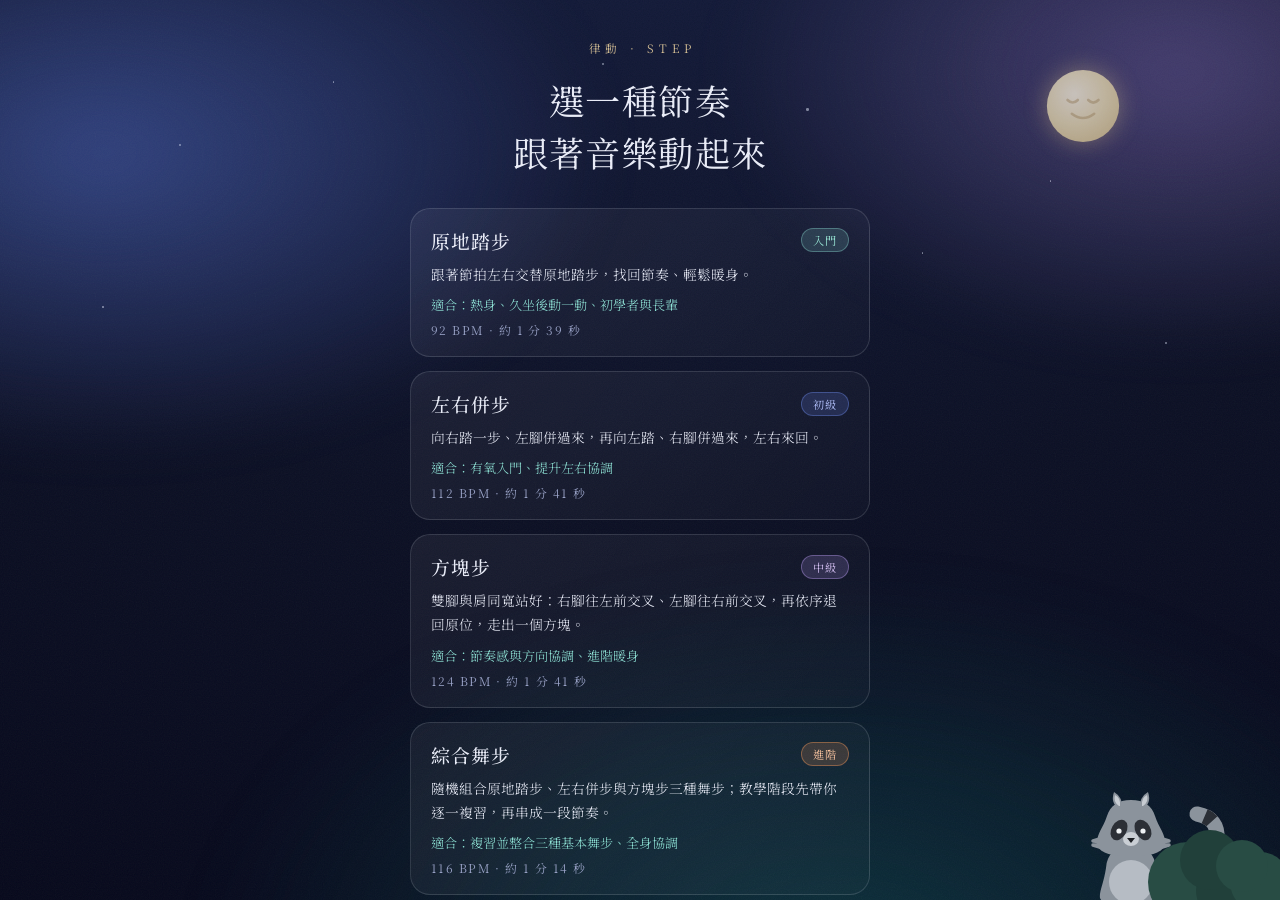
==== commit cf3a1c0f: "[REVERT]restore breathe" ====
--- a/index.html
+++ b/index.html
@@ -3,9 +3,8 @@
 <head>
   <meta charset="UTF-8" />
   <meta name="viewport" content="width=device-width, initial-scale=1.0, maximum-scale=1.0, user-scalable=no, viewport-fit=cover" />
-  <title>呼吸練習 · 靜息</title>
-
-  <!-- 距離感與安定感的字體：中文 Noto Serif TC、數字 Cormorant Garamond -->
+  <title>節律步伐 · 律動</title>
+
   <link rel="preconnect" href="https://fonts.googleapis.com" />
   <link rel="preconnect" href="https://fonts.gstatic.com" crossorigin />
   <link href="https://fonts.googleapis.com/css2?family=Cormorant+Garamond:wght@300;400;500&family=Noto+Serif+TC:wght@300;400;500;600&display=swap" rel="stylesheet" />
@@ -17,9 +16,8 @@
   <div class="aurora" aria-hidden="true"></div>
   <div class="grain" aria-hidden="true"></div>
 
-  <!-- 夜晚場景：月亮、星星、飛過的蝙蝠與貓頭鷹、停棲樹枝的貓頭鷹（皆為 SVG/CSS 生成） -->
+  <!-- 夜晚場景 -->
   <div class="night" aria-hidden="true">
-    <!-- 滿月（隱約微笑、緩緩呼吸） -->
     <svg class="moon" viewBox="0 0 100 100">
       <defs>
         <radialGradient id="moonGrad" cx="38%" cy="34%" r="72%">
@@ -30,14 +28,12 @@
       </defs>
       <circle class="moon-disc" cx="50" cy="50" r="42" fill="url(#moonGrad)" />
       <g class="moon-face">
-        <!-- 閉著的眼睛（向下的弧線） -->
         <path d="M32 43 Q38 49 44 43" fill="none" stroke-width="3" stroke-linecap="round" />
         <path d="M56 43 Q62 49 68 43" fill="none" stroke-width="3" stroke-linecap="round" />
         <path d="M37 59 Q50 69 63 59" fill="none" stroke-width="3" stroke-linecap="round" />
       </g>
     </svg>
 
-    <!-- 星星（--x/--y 位置、--d 閃爍延遲） -->
     <span class="star" style="--x:14%;--y:16%;--s:2px;--d:0s"></span>
     <span class="star" style="--x:26%;--y:9%;--s:1.5px;--d:1.1s"></span>
     <span class="star" style="--x:63%;--y:12%;--s:2.5px;--d:.5s"></span>
@@ -47,80 +43,60 @@
     <span class="star" style="--x:8%;--y:34%;--s:1.5px;--d:3s"></span>
     <span class="star" style="--x:72%;--y:28%;--s:1.5px;--d:.8s"></span>
 
-    <!-- 飛過的蝙蝠 -->
-    <svg class="bat bat-1" viewBox="0 0 80 40"><g class="wings">
-      <ellipse cx="40" cy="21" rx="2.6" ry="4.6"/>
-      <path d="M40 22 C36 12 30 14 24 9 C25 15 19 17 13 15 C19 19 18 25 24 24 C30 23 35 24 40 26 Z
-               M40 22 C44 12 50 14 56 9 C55 15 61 17 67 15 C61 19 62 25 56 24 C50 23 45 24 40 26 Z"/>    </g></svg>
-    <svg class="bat bat-2" viewBox="0 0 80 40"><g class="wings">
-      <ellipse cx="40" cy="21" rx="2.6" ry="4.6"/>
-      <path d="M40 22 C36 12 30 14 24 9 C25 15 19 17 13 15 C19 19 18 25 24 24 C30 23 35 24 40 26 Z
-               M40 22 C44 12 50 14 56 9 C55 15 61 17 67 15 C61 19 62 25 56 24 C50 23 45 24 40 26 Z"/>    </g></svg>
-    <svg class="bat bat-3" viewBox="0 0 80 40"><g class="wings">
-      <ellipse cx="40" cy="21" rx="2.6" ry="4.6"/>
-      <path d="M40 22 C36 12 30 14 24 9 C25 15 19 17 13 15 C19 19 18 25 24 24 C30 23 35 24 40 26 Z
-               M40 22 C44 12 50 14 56 9 C55 15 61 17 67 15 C61 19 62 25 56 24 C50 23 45 24 40 26 Z"/>    </g></svg>
-
-    <!-- 飛過的鳥（成對） -->
-    <svg class="bird bird-1" viewBox="0 0 60 24"><g class="wings">
-      <ellipse cx="30" cy="12" rx="2.4" ry="3.2"/>
-      <path d="M30 12 C24 5 16 6 8 11 C15 9 22 11 30 14 C38 11 45 9 52 11 C44 6 36 5 30 12 Z"/>
-    </g></svg>
-    <svg class="bird bird-2" viewBox="0 0 60 24"><g class="wings">
-      <ellipse cx="30" cy="12" rx="2.4" ry="3.2"/>
-      <path d="M30 12 C24 5 16 6 8 11 C15 9 22 11 30 14 C38 11 45 9 52 11 C44 6 36 5 30 12 Z"/>
-    </g></svg>
-
-    <!-- 滑翔的貓頭鷹 -->
-    <svg class="owl-fly" viewBox="0 0 90 44"><g class="wings">
-      <ellipse cx="45" cy="24" rx="3" ry="5"/>
-      <path d="M45 22 C38 10 26 12 14 6 C18 16 8 20 2 20 C12 24 14 30 24 28 C34 26 40 26 45 28 Z
-               M45 22 C52 10 64 12 76 6 C72 16 82 20 88 20 C78 24 76 30 66 28 C56 26 50 26 45 28 Z"/>    </g></svg>
-
-    <!-- 樹枝與停棲的貓頭鷹（右下角） -->
-    <svg class="branch" viewBox="0 0 340 170" preserveAspectRatio="xMaxYMax meet">
-      <defs>
-        <!-- 讓輪廓變毛茸茸的位移濾鏡 -->
-        <filter id="fuzzy" x="-25%" y="-25%" width="150%" height="150%">
-          <feTurbulence type="fractalNoise" baseFrequency="0.9" numOctaves="2" seed="7" result="n"/>
-          <feDisplacementMap in="SourceGraphic" in2="n" scale="3.5" xChannelSelector="R" yChannelSelector="G"/>
-        </filter>
-      </defs>
-      <path class="bough" d="M340 92 C286 86 236 78 186 84 C150 88 120 82 92 96 M186 84 C160 70 150 60 138 46 M120 88 C104 82 92 74 84 62"
-            fill="none" stroke-width="7" stroke-linecap="round"/>
-      <!-- 小葉 -->
-      <path class="leaf" d="M138 46 q-8 -8 -2 -16 q8 6 2 16 Z"/>
-      <path class="leaf" d="M84 62 q-9 -5 -6 -15 q9 4 6 15 Z"/>
-
-      <!-- 貓頭鷹 A -->
-      <g class="owl owl-a" transform="translate(150 30)">
-        <path class="owl-sil" filter="url(#fuzzy)" d="M20 2 L28 -5 L34 8 C37 14 38 20 38 26 C48 42 36 62 20 62 C4 62 -8 42 2 26 C2 20 3 14 6 8 L12 -5 L20 2 Z"/>
-        <circle class="owl-eye" cx="13" cy="15" r="3.4"/>
-        <circle class="owl-eye" cx="27" cy="15" r="3.4"/>
-        <path class="owl-beak" d="M17.5 22 h5 l-2.5 4 z"/>
-        <g class="owl-claw">
-          <path d="M12 58 q-1 2.5 -1.5 4 M14 58 q0 2.5 0 4 M16 58 q1 2.5 1.5 4"/>
-          <path d="M24 58 q-1 2.5 -1.5 4 M26 58 q0 2.5 0 4 M28 58 q1 2.5 1.5 4"/>
+    <!-- 樹叢 + 浣熊（右下角） -->
+    <svg class="scene scene-night" viewBox="0 0 340 180" preserveAspectRatio="xMaxYMax meet">
+      <g class="raccoon" transform="translate(15,0)">
+        <!-- 尾巴（同一路徑：底色 + 虛線環紋） -->
+        <path class="rac-tail" d="M210 150 q50 8 52 -30 q2 -22 -20 -26" fill="none" stroke-width="15" stroke-linecap="round"/>
+        <path class="rac-ring" d="M210 150 q50 8 52 -30 q2 -22 -20 -26" fill="none" stroke-width="15" stroke-linecap="butt"/>
+        <!-- 身體（鐘型，與頭部相似） -->
+        <path class="rac-body" d="M176 126 C160 126 152 134 151 148 C149 162 144 172 145 178 C147 184 159 186 176 186 C193 186 205 184 207 178 C208 172 203 162 201 148 C200 134 192 126 176 126 Z"/>
+        <!-- 圓形肚皮（淺灰） -->
+        <circle class="rac-belly" cx="176" cy="162" r="22"/>
+        <!-- 頭部整組（向上移） -->
+        <g transform="translate(0,-8)">
+          <!-- 腮幫子（每邊兩個，畫在頭之前，基部被頭蓋住、只露尖端） -->
+          <path class="rac-cheek" d="M158 123 L138 129 L158 131 Z M158 131 L138 133 L158 139 Z"/>
+          <path class="rac-cheek" d="M194 123 L214 129 L194 131 Z M194 131 L214 133 L194 139 Z"/>
+          <!-- 耳朵（杏仁核形，原本形狀） -->
+          <path class="rac-ear" d="M165 97 Q155 92 159 80 Q168 85 167 97 Z"/>
+          <path class="rac-ear" d="M187 97 Q197 92 193 80 Q184 85 185 97 Z"/>
+          <!-- 頭（鐘型，下擺較圓潤） -->
+          <path class="rac-head" d="M176 88 C163 88 155 94 152 104 C148 116 142 121 142 131 C142 139 154 144 168 144 L184 144 C198 144 210 139 210 131 C210 121 204 116 200 104 C197 94 189 88 176 88 Z"/>
+          <!-- 內耳 -->
+          <path class="rac-ear-in" d="M164 94 Q158 90 160 83 Q166 86 165 94 Z"/>
+          <path class="rac-ear-in" d="M188 94 Q194 90 192 83 Q186 86 187 94 Z"/>
+          <!-- 臉（僅鼻子周圍、淺灰） -->
+          <ellipse class="rac-face" cx="176" cy="127" rx="8" ry="7"/>
+          <!-- 眼罩（八字、分開，眼尾落在灰區） -->
+          <ellipse class="rac-mask" cx="164" cy="118" rx="7.5" ry="11" transform="rotate(30 164 118)"/>
+          <ellipse class="rac-mask" cx="188" cy="118" rx="7.5" ry="11" transform="rotate(-30 188 118)"/>
+          <!-- 眼睛 -->
+          <circle class="rac-eye" cx="164" cy="119" r="2.6"/>
+          <circle class="rac-eye" cx="188" cy="119" r="2.6"/>
+          <!-- 鼻（倒三角） -->
+          <path class="rac-nose" d="M172 126 h8 l-4 5 z"/>
         </g>
       </g>
-
-      <!-- 貓頭鷹 B（較小） -->
-      <g class="owl owl-b" transform="translate(236 36) scale(0.8)">
-        <path class="owl-sil" filter="url(#fuzzy)" d="M20 2 L28 -5 L34 8 C37 14 38 20 38 26 C48 42 36 62 20 62 C4 62 -8 42 2 26 C2 20 3 14 6 8 L12 -5 L20 2 Z"/>
-        <circle class="owl-eye" cx="13" cy="15" r="3.4"/>
-        <circle class="owl-eye" cx="27" cy="15" r="3.4"/>
-        <path class="owl-beak" d="M17.5 22 h5 l-2.5 4 z"/>
-        <g class="owl-claw">
-          <path d="M12 58 q-1 2.5 -1.5 4 M14 58 q0 2.5 0 4 M16 58 q1 2.5 1.5 4"/>
-          <path d="M24 58 q-1 2.5 -1.5 4 M26 58 q0 2.5 0 4 M28 58 q1 2.5 1.5 4"/>
-        </g>
+      <g class="bush">
+        <circle cx="248" cy="162" r="40"/>
+        <circle cx="292" cy="170" r="36"/>
+        <circle cx="320" cy="162" r="30"/>
+        <circle cx="270" cy="140" r="30"/>
+        <circle cx="302" cy="146" r="26"/>
       </g>
     </svg>
+
+    <!-- 樹叢飄出的音符 -->
+    <span class="note" style="--nx:80%;--nb:14%;--nz:20px;--dur:6s;--delay:0s">♪</span>
+    <span class="note" style="--nx:86%;--nb:18%;--nz:16px;--dur:7s;--delay:1.4s">♫</span>
+    <span class="note" style="--nx:74%;--nb:12%;--nz:22px;--dur:6.5s;--delay:2.6s">♩</span>
+    <span class="note" style="--nx:90%;--nb:16%;--nz:16px;--dur:7.5s;--delay:3.8s">♪</span>
+    <span class="note" style="--nx:78%;--nb:20%;--nz:18px;--dur:6.8s;--delay:5s">♫</span>
   </div>
 
-  <!-- 早晨場景：微笑太陽、樹上的無尾熊、隨風散出的光點（皆為 SVG/CSS 生成） -->
+  <!-- 早晨場景 -->
   <div class="day" aria-hidden="true">
-    <!-- 微笑的太陽 -->
     <svg class="sun" viewBox="0 0 120 120">
       <defs>
         <radialGradient id="sunGrad" cx="42%" cy="38%" r="65%">
@@ -147,68 +123,111 @@
       </g>
     </svg>
 
-    <!-- 樹與抱著樹幹的無尾熊（右下角） -->
-    <svg class="tree" viewBox="0 0 320 210" preserveAspectRatio="xMaxYMax meet">
-      <path class="trunk" d="M264 210 C260 168 259 138 270 110 M266 132 C252 126 244 128 234 120"
-            fill="none" stroke-width="13" stroke-linecap="round"/>
-      <g class="foliage">
-        <circle cx="258" cy="64" r="23"/>
-        <circle cx="288" cy="74" r="20"/>
-        <circle cx="236" cy="102" r="25"/>
-        <circle cx="298" cy="104" r="23"/>
-        <circle cx="270" cy="88" r="32"/>
-      </g>
-      <g class="koala" transform="translate(240 132)">
-        <circle class="koala-ear" cx="4" cy="8" r="9"/>
-        <circle class="koala-ear" cx="40" cy="8" r="9"/>
-        <circle class="koala-ear-in" cx="4" cy="8" r="4.5"/>
-        <circle class="koala-ear-in" cx="40" cy="8" r="4.5"/>
-        <circle class="koala-body" cx="22" cy="40" r="18"/>
-        <circle class="koala-head" cx="22" cy="16" r="15"/>
-        <ellipse class="koala-nose" cx="22" cy="19" rx="5" ry="6.5"/>
-        <circle class="koala-eye" cx="15" cy="12" r="1.8"/>
-        <circle class="koala-eye" cx="29" cy="12" r="1.8"/>
+    <!-- 樹叢 + 斑馬（右下角） -->
+    <svg class="scene scene-day" viewBox="0 0 340 180" preserveAspectRatio="xMaxYMax meet">
+      <defs>
+        <clipPath id="zbody"><path d="M110 124 C108 106 122 100 150 101 C186 100 224 104 244 114 C256 120 256 134 248 148 C238 162 210 166 180 166 C148 166 124 163 115 149 C110 141 111 132 110 124 Z"/></clipPath>
+      </defs>
+      <!-- 面向右方低頭吃草：頭與脖子沒入樹叢，只露出身體與尾巴 -->
+      <g class="zebra">
+        <!-- 尾巴 + 毛球（屁股後方、微微偏上） -->
+        <path class="zeb-tail" d="M114 128 C106 125 99 122 91 117" fill="none"/>
+        <path class="zeb-tail-tuft" d="M91 117 q-9 -3 -10 -13 q12 1 13 12 z"/>
+        <!-- 腿 + 蹄（兩後腿在屁股下方） -->
+        <rect class="zeb-leg" x="126" y="150" width="9" height="26" rx="2"/>
+        <rect class="zeb-leg" x="144" y="152" width="9" height="24" rx="2"/>
+        <rect class="zeb-leg" x="200" y="150" width="9" height="26" rx="2"/>
+        <rect class="zeb-leg" x="218" y="152" width="9" height="24" rx="2"/>
+        <rect class="zeb-hoof" x="126" y="172" width="9" height="4" rx="1"/>
+        <rect class="zeb-hoof" x="144" y="172" width="9" height="4" rx="1"/>
+        <rect class="zeb-hoof" x="200" y="172" width="9" height="4" rx="1"/>
+        <rect class="zeb-hoof" x="218" y="172" width="9" height="4" rx="1"/>
+        <!-- 身體＋臀部：一整塊馬鈴薯形（身體回前一版大小，只有臀部變鼓） -->
+        <path class="zeb-body" d="M110 124 C108 106 122 100 150 101 C186 100 224 104 244 114 C256 120 256 134 248 148 C238 162 210 166 180 166 C148 166 124 163 115 149 C110 141 111 132 110 124 Z"/>
+        <!-- 脖子（往右下沒入樹叢） -->
+        <path class="zeb-neck" d="M216 122 C238 118 254 126 262 150 L246 152 C242 134 234 130 218 137 Z"/>
+        <!-- 頭（藏在樹叢裡） -->
+        <ellipse class="zeb-head" cx="264" cy="152" rx="16" ry="10" transform="rotate(26 264 152)"/>
+        <!-- 鬃毛 -->
+        <path class="zeb-mane" d="M218 110 L221 100 L225 109 L229 101 L233 110 L237 102 L242 111 L245 104 L249 113 L253 106 L257 116" fill="none"/>
+        <!-- 身體條紋（直向、全部平行、裁切到馬鈴薯形） -->
+        <g class="zeb-stripes" clip-path="url(#zbody)">
+          <rect x="158" y="102" width="6" height="66"/>
+          <rect x="172" y="102" width="6" height="66"/>
+          <rect x="186" y="102" width="6" height="66"/>
+          <rect x="200" y="104" width="6" height="62"/>
+          <rect x="214" y="106" width="6" height="56"/>
+          <rect x="228" y="110" width="6" height="48"/>
+        </g>
+        <!-- 臀部條紋（直向微弧、朝尾巴方向凹） -->
+        <g clip-path="url(#zbody)">
+          <path class="zeb-hstripe" d="M118 104 Q124 134 118 164"/>
+          <path class="zeb-hstripe" d="M130 102 Q136 134 130 166"/>
+          <path class="zeb-hstripe" d="M142 104 Q148 134 142 164"/>
+        </g>
+        <!-- 腿部條紋（橫向、身體下方，不與身體交叉） -->
+        <path class="zeb-nstripe" d="M126 167 h9 M144 168 h9 M200 167 h9 M218 168 h9" fill="none" stroke-width="3"/>
+      </g>
+      <g class="bush">
+        <circle cx="248" cy="162" r="40"/>
+        <circle cx="292" cy="170" r="36"/>
+        <circle cx="320" cy="162" r="30"/>
+        <circle cx="270" cy="140" r="30"/>
+        <circle cx="302" cy="146" r="26"/>
       </g>
     </svg>
 
-    <!-- 隨風散出的光點（延遲成陣，像一陣陣的風） -->
-    <span class="spark" style="--sx:78%;--sy:64%;--sz:5px;--dur:7s;--delay:0s"></span>
-    <span class="spark" style="--sx:84%;--sy:72%;--sz:4px;--dur:8s;--delay:0.6s"></span>
-    <span class="spark" style="--sx:72%;--sy:78%;--sz:6px;--dur:9s;--delay:1.2s"></span>
-    <span class="spark" style="--sx:88%;--sy:60%;--sz:4px;--dur:7.5s;--delay:3.4s"></span>
-    <span class="spark" style="--sx:80%;--sy:82%;--sz:5px;--dur:8.5s;--delay:4s"></span>
-    <span class="spark" style="--sx:68%;--sy:70%;--sz:4px;--dur:9s;--delay:4.6s"></span>
-    <span class="spark" style="--sx:90%;--sy:76%;--sz:5px;--dur:8s;--delay:6.2s"></span>
-    <span class="spark" style="--sx:76%;--sy:66%;--sz:4px;--dur:7s;--delay:6.8s"></span>
+    <!-- 樹叢飄出的音符 -->
+    <span class="note" style="--nx:80%;--nb:14%;--nz:20px;--dur:6s;--delay:0s">♪</span>
+    <span class="note" style="--nx:86%;--nb:18%;--nz:16px;--dur:7s;--delay:1.4s">♫</span>
+    <span class="note" style="--nx:74%;--nb:12%;--nz:22px;--dur:6.5s;--delay:2.6s">♩</span>
+    <span class="note" style="--nx:90%;--nb:16%;--nz:16px;--dur:7.5s;--delay:3.8s">♪</span>
+    <span class="note" style="--nx:78%;--nb:20%;--nz:18px;--dur:6.8s;--delay:5s">♫</span>
   </div>
 
   <main class="stage">
 
-    <!-- 畫面 0：首頁選單（直接開啟／未指定呼吸法時顯示；Flex 深連結會略過此頁） -->
+    <!-- 畫面 0：首頁選單 -->
     <section id="screen-menu" class="screen">
-      <p class="eyebrow">靜息 · BREATHE</p>
-      <h1 class="menu-title">選一種呼吸<br />讓自己慢下來</h1>
+      <p class="eyebrow">律動 · STEP</p>
+      <h1 class="menu-title">選一種節奏<br />跟著音樂動起來</h1>
       <ul class="mode-list" id="mode-list"><!-- JS 依 patterns 產生 --></ul>
     </section>
 
-    <!-- 畫面 1：引導（呼吸法由 Flex message 帶 ?type= 進入；開始/重新開始皆在此） -->
+    <!-- 畫面 1：引導（步伐舞台） -->
     <section id="screen-guide" class="screen">
       <button class="guide-back" id="btn-menu" aria-label="返回選單">‹ 選單</button>
-      <p class="eyebrow">呼吸練習</p>
-      <h2 class="guide-title" id="guide-title">4-7-8 呼吸法</h2>
+      <p class="eyebrow">節律步伐</p>
+      <h2 class="guide-title" id="guide-title">原地踏步</h2>
+      <p class="stage-banner" id="stage-banner"></p>
       <p class="guide-sub" id="guide-sub"></p>
 
-      <div class="orb-wrap">
-        <div class="orb-halo" id="orb-halo"></div>
-        <div class="orb" id="orb">
-          <div class="orb-inner">
-            <span class="phase-label" id="phase-label">準備</span>
-            <span class="phase-count" id="phase-count">—</span>
+      <div class="step-stage">
+        <div class="beat-dots" id="beat-dots"></div>
+
+        <div class="cue-center" id="cue-center">
+          <span class="cue-arrow" id="cue-arrow"></span>
+          <span class="cue-label" id="cue-label">準備</span>
+        </div>
+
+        <div class="foot-area">
+          <!-- 方塊步的方塊背景（只在方塊步顯示） -->
+          <div class="step-square" id="step-square" hidden>
+            <span class="sq-dot" style="left:0;top:0"></span>
+            <span class="sq-dot" style="left:100%;top:0"></span>
+            <span class="sq-dot" style="left:0;top:100%"></span>
+            <span class="sq-dot" style="left:100%;top:100%"></span>
+          </div>
+          <div class="foot foot-l" id="foot-l">
+            <div class="foot-rot"><svg viewBox="0 0 60 96"><path class="foot-shape" d="M30 4 C43 4 49 18 47 38 C46 54 44 66 42 78 C41 88 36 92 30 92 C24 92 19 88 18 78 C16 66 14 54 13 38 C11 18 17 4 30 4 Z"/></svg></div>
+          </div>
+          <div class="foot foot-r" id="foot-r">
+            <div class="foot-rot"><svg viewBox="0 0 60 96"><path class="foot-shape" d="M30 4 C43 4 49 18 47 38 C46 54 44 66 42 78 C41 88 36 92 30 92 C24 92 19 88 18 78 C16 66 14 54 13 38 C11 18 17 4 30 4 Z"/></svg></div>
           </div>
         </div>
+
+        <div class="countin" id="countin"></div>
       </div>
-
-      <p class="phase-hint" id="phase-hint"></p>
 
       <div class="controls">
         <button class="btn-primary" id="btn-start">開始</button>
@@ -223,9 +242,9 @@
     <!-- 畫面 2：完成（滿版） -->
     <section id="screen-done" class="screen">
       <div class="done-card">
-        <div class="done-mark">🌿</div>
+        <div class="done-mark">💪</div>
         <h2 class="done-title">完成</h2>
-        <p class="done-sub">願你帶著這份平靜，繼續今天。</p>
+        <p class="done-sub">身體暖了、節奏也回來了，做得好！</p>
         <button class="btn-primary" id="btn-again">再做一次</button>
         <button class="btn-ghost" id="btn-close">關閉</button>
       </div>
@@ -238,8 +257,8 @@
 
   <!-- 應用程式模組 -->
   <script src="js/patterns.js"></script>
-  <script src="js/audio.js"></script>
-  <script src="js/breathing.js"></script>
+  <script src="js/rhythm-audio.js"></script>
+  <script src="js/rhythm-engine.js"></script>
   <script src="js/liff-init.js"></script>
 
   <!-- 介面接線（DOM × 引擎 × LIFF） -->
@@ -256,12 +275,16 @@
         btnMenu: document.getElementById('btn-menu'),
         guideEl: document.getElementById('screen-guide'),
         guideTitle: document.getElementById('guide-title'),
+        stageBanner: document.getElementById('stage-banner'),
         guideSub: document.getElementById('guide-sub'),
-        orb: document.getElementById('orb'),
-        halo: document.getElementById('orb-halo'),
-        phaseLabel: document.getElementById('phase-label'),
-        phaseCount: document.getElementById('phase-count'),
-        phaseHint: document.getElementById('phase-hint'),
+        footL: document.getElementById('foot-l'),
+        footR: document.getElementById('foot-r'),
+        stepSquare: document.getElementById('step-square'),
+        cueCenter: document.getElementById('cue-center'),
+        cueArrow: document.getElementById('cue-arrow'),
+        cueLabel: document.getElementById('cue-label'),
+        beatDots: document.getElementById('beat-dots'),
+        countin: document.getElementById('countin'),
         btnStart: document.getElementById('btn-start'),
         btnPause: document.getElementById('btn-pause'),
         btnSound: document.getElementById('btn-sound'),
@@ -270,32 +293,45 @@
         btnClose: document.getElementById('btn-close'),
       };
 
-      const audio = new window.BreathAudio();
+      const audio = new window.RhythmAudio();
       let engine = null;
       let currentType = window.DEFAULT_PATTERN;
       let currentScreen = null;
-      let cameFromMenu = false; // 由首頁選單進入時，引導畫面顯示「返回選單」
-
-      const DIFF_LEVEL = { '入門': 1, '初級': 2, '中級': 3 };
+      let cameFromMenu = false;
+
+      const DIFF_LEVEL = { '入門': 1, '初級': 2, '中級': 3, '進階': 4 };
+      const ARROWS = { front: '↑', back: '↓', left: '←', right: '→' };
+
+      // 腳印位置（單位 → 像素）。待機：左腳 -1、右腳 +1。
+      // 左右(X)與前後(Y)分開單位：Y 較大讓方塊步上下不重疊；須與 CSS .step-square 尺寸一致。
+      const FOOT_UX = 50;
+      const FOOT_UY = 58;
+      // 待機腳印整體下移：方塊步向上的腳印落在較矮的軌道內，畫面更緊湊、按鈕不用捲動就看得到。
+      // 須與 CSS .foot-area 高度、.step-square 位置一致。
+      const FOOT_BASE_Y = 58;
+      const footPos = { L: { x: -1, y: 0 }, R: { x: 1, y: 0 } };
+      function applyFeet() {
+        el.footL.style.transform =
+          'translate(calc(-50% + ' + (footPos.L.x * FOOT_UX) + 'px), calc(-50% + ' + (FOOT_BASE_Y + footPos.L.y * FOOT_UY) + 'px))';
+        el.footR.style.transform =
+          'translate(calc(-50% + ' + (footPos.R.x * FOOT_UX) + 'px), calc(-50% + ' + (FOOT_BASE_Y + footPos.R.y * FOOT_UY) + 'px))';
+      }
+      function resetFeet() {
+        footPos.L = { x: -1, y: 0 };
+        footPos.R = { x: 1, y: 0 };
+        applyFeet();
+      }
 
       // —— 上下滑動轉場 ——
-      // dir='down'：目標從下方滑入（往下到完成頁）；dir='up'：目標從上方滑入（往上回引導頁）
       function activate(name, dir) {
         const target = screens[name];
         if (currentScreen === target) return;
-
-        if (!currentScreen) {
-          target.classList.add('is-active');
-          currentScreen = target;
-          return;
-        }
-
+        if (!currentScreen) { target.classList.add('is-active'); currentScreen = target; return; }
         const prev = currentScreen;
         target.classList.remove('is-active', 'above', 'below');
-        target.classList.add(dir === 'down' ? 'below' : 'above'); // 進場起點
+        target.classList.add(dir === 'down' ? 'below' : 'above');
         prev.classList.remove('is-active');
-        prev.classList.add(dir === 'down' ? 'above' : 'below');    // 舊畫面退場方向
-
+        prev.classList.add(dir === 'down' ? 'above' : 'below');
         requestAnimationFrame(() => requestAnimationFrame(() => {
           target.classList.remove('above', 'below');
           target.classList.add('is-active');
@@ -303,29 +339,17 @@
         currentScreen = target;
       }
 
-      // —— 呼吸圈回到待機狀態 ——
-      function setOrbIdle() {
-        el.orb.classList.remove('paused');
-        el.orb.style.transitionDuration = '0.6s';
-        el.halo.style.transitionDuration = '0.6s';
-        el.orb.style.transform = 'scale(0.5)';
-        el.halo.style.transform = 'scale(0.62)';
-        el.halo.style.opacity = '0.4';
-        el.phaseLabel.textContent = '準備';
-        el.phaseCount.textContent = '—';
-        el.phaseHint.textContent = '';
-      }
-
-      // —— 首頁選單 ——
+      // —— 選單 ——
       function durationText(p) {
-        const total = p.phases.reduce((a, ph) => a + ph.sec, 0) * p.cycles;
-        const mins = Math.round(total / 60);
-        return p.cycles + ' 個循環 · 約 ' + (mins < 1 ? '不到 1' : mins) + ' 分鐘';
+        const sec = Math.round(p.bars * (p.beatsPerBar || 4) * 60 / p.bpm);
+        const m = Math.floor(sec / 60), s = sec % 60;
+        const t = m > 0 ? (m + ' 分' + (s ? ' ' + s + ' 秒' : '')) : (s + ' 秒');
+        return p.bpm + ' BPM · 約 ' + t;
       }
 
       function buildMenu() {
         el.modeList.innerHTML = '';
-        Object.values(window.BREATHING_PATTERNS).forEach((p, i) => {
+        Object.values(window.STEP_PATTERNS).forEach((p, i) => {
           const li = document.createElement('li');
           li.className = 'mode-item';
           li.style.setProperty('--i', i);
@@ -346,71 +370,167 @@
       function selectFromMenu(type) {
         cameFromMenu = true;
         loadGuide(type);
-        activate('guide', 'down'); // 往下進入引導畫面
-      }
-
-      // —— 載入某呼吸法到引導畫面（待機） ——
+        activate('guide', 'down');
+      }
+
+      function buildBeatDots(n) {
+        el.beatDots.innerHTML = '';
+        for (let i = 0; i < n; i++) {
+          const d = document.createElement('span');
+          d.className = 'beat-dot';
+          el.beatDots.appendChild(d);
+        }
+      }
+
+      function setStageIdle() {
+        el.footL.classList.remove('active');
+        el.footR.classList.remove('active');
+        el.cueCenter.classList.remove('pulse', 'accent');
+        el.cueArrow.textContent = '';
+        el.cueLabel.textContent = '準備';
+        el.countin.classList.remove('show');
+        Array.from(el.beatDots.children).forEach((d) => d.classList.remove('lit'));
+        el.guideSub.classList.remove('note-rest');
+        el.stageBanner.textContent = '';
+        el.stageBanner.classList.remove('show');
+        el.guideEl.classList.remove('combo-running');
+        resetFeet();
+      }
+
+      // 階段提示文字（① 教學 · ...）
+      function stageDesc(stage) {
+        return stage.banner; // 純句子（不加階段標籤與編號）
+      }
+
       function loadGuide(type) {
         currentType = type;
-        const p = window.BREATHING_PATTERNS[type];
+        const p = window.STEP_PATTERNS[type];
         el.guideTitle.textContent = p.name;
         el.guideSub.textContent = durationText(p);
         el.guideEl.classList.remove('running');
-        el.guideEl.classList.toggle('from-menu', cameFromMenu); // 有選單來源才顯示返回鍵
+        el.guideEl.classList.toggle('from-menu', cameFromMenu);
         el.btnStart.textContent = '開始';
-        setOrbIdle();
-      }
-
-      // —— 開始 / 重新開始（同一顆按鈕） ——
+        el.stepSquare.hidden = (type !== 'box'); // 方塊背景只在方塊步顯示
+        buildBeatDots(p.beatsPerBar || 4);
+        setStageIdle();
+      }
+
+      // —— 開始 / 重新開始 ——
       function startRun() {
         if (engine) engine.stop();
-        const pattern = window.BREATHING_PATTERNS[currentType];
+        if (currentType === 'combo' && window.rebuildCombo) window.rebuildCombo(); // 每次隨機組合
+        const p = window.STEP_PATTERNS[currentType];
 
         el.guideEl.classList.add('running');
         el.btnStart.textContent = '重新開始';
         el.btnPause.textContent = '暫停';
-        setOrbIdle(); // 讓第一次吸氣從小圈擴起
-
-        engine = new window.BreathingEngine(pattern, {
-          onPhaseStart(phase, cycleIndex, totalCycles) {
-            el.guideSub.textContent = '第 ' + (cycleIndex + 1) + ' / ' + totalCycles + ' 循環';
-            el.phaseLabel.textContent = phase.label;
-            el.phaseHint.textContent = phase.hint || '';
-            // 呼吸圈：轉場時間 = 該階段秒數，與引導同步
-            el.orb.style.transitionDuration = phase.sec + 's';
-            el.halo.style.transitionDuration = phase.sec + 's';
-            el.orb.style.transform = 'scale(' + phase.scale + ')';
-            el.halo.style.transform = 'scale(' + (phase.scale * 1.25) + ')';
-            el.halo.style.opacity = phase.scale > 0.7 ? '0.9' : '0.45';
-            audio.cue(phase.tone);
+        buildBeatDots(p.beatsPerBar || 4);
+        setStageIdle();
+
+        engine = new window.RhythmEngine(p, audio, {
+          onRest(n, stage, index) {
+            // 休息 5 秒：靜下來、腳步歸位。提示文字放在標題下方（guide-sub），標題保留在上方
+            el.footL.classList.remove('active');
+            el.footR.classList.remove('active');
+            resetFeet();
+            Array.from(el.beatDots.children).forEach((d) => d.classList.remove('lit'));
+            el.cueCenter.classList.remove('pulse', 'accent');
+            el.cueArrow.textContent = '';
+            el.cueLabel.textContent = '休息';
+
+            // 練習/正式 休息：親切提示接續（教學不會進到這裡）
+            el.guideSub.textContent = (stage.name === '正式')
+              ? '準備好了嗎？要正式開始嘍！'
+              : '先喘口氣、放鬆一下～準備加快速度嘍！';
+            el.guideSub.classList.add('note-rest');
+            el.stageBanner.classList.remove('show'); // 隱藏綜合預告膠囊，讓標題回來
+            el.guideEl.classList.remove('combo-running');
+
+            el.countin.textContent = n;
+            el.countin.classList.remove('show');
+            void el.countin.offsetWidth;
+            el.countin.classList.add('show');
           },
-          onTick(remainingSec) {
-            el.phaseCount.textContent = remainingSec;
+          onCountIn(n, stage, index) {
+            // 預備倒數：階段說明放在標題下方（guide-sub），標題保留
+            el.guideSub.textContent = stageDesc(stage);
+            el.guideSub.classList.remove('note-rest');
+            el.stageBanner.classList.remove('show'); // 預備倒數不顯示綜合預告膠囊
+            el.guideEl.classList.remove('combo-running');
+            el.cueLabel.textContent = '預備';
+            el.countin.textContent = n;
+            // 每個數字都要重新觸發動畫（否則第一次之後動畫已結束、停在 opacity:0 而看不見）
+            el.countin.classList.remove('show');
+            void el.countin.offsetWidth;
+            el.countin.classList.add('show');
+          },
+          onBeat(cue, beatInBar, barIndex, stageBars, stage) {
+            el.countin.classList.remove('show');
+            el.guideSub.classList.remove('note-rest');
+            el.cueLabel.textContent = cue.label;
+            el.cueArrow.textContent = ARROWS[cue.dir] || '';
+
+            // guide-sub 顯示進度：正式階段不加標籤，教學/練習保留標籤
+            const label = stage.name === '正式' ? '' : (stage.name + ' · ');
+            el.guideSub.textContent = label + '第 ' + (barIndex + 1) + ' / ' + stageBars + ' 小節';
+
+            // 綜合舞步：頂部藍色膠囊持續預告「接下來 · 下一段舞步」（此時淡出標題讓膠囊獨佔頂部）
+            if (cue.nextMove) {
+              el.guideEl.classList.add('combo-running');
+              el.stageBanner.textContent = '接下來 · ' + cue.nextMove;
+              el.stageBanner.classList.add('show');
+            } else {
+              el.stageBanner.classList.remove('show');
+              el.guideEl.classList.remove('combo-running');
+            }
+
+            // 綜合舞步每段開頭：先讓雙腳回到中立站姿，避免銜接時腳步重疊
+            if (cue.reset) { footPos.L = { x: -1, y: 0 }; footPos.R = { x: 1, y: 0 }; }
+
+            // 更新腳印位置：有位移(x)就滑過去並停住；y 指定前後、未指定回到地面線
+            const activeKeys = cue.foot === 'both' ? ['L', 'R'] : [cue.foot];
+            activeKeys.forEach((k) => {
+              if (cue.x !== undefined) footPos[k].x = cue.x;
+              footPos[k].y = cue.y !== undefined ? cue.y : 0;
+            });
+            applyFeet();
+
+            // 腳印高亮 + 抬腳（移除再加以重新觸發動畫）
+            el.footL.classList.remove('active');
+            el.footR.classList.remove('active');
+            const targets = cue.foot === 'both' ? [el.footL, el.footR]
+              : cue.foot === 'L' ? [el.footL] : [el.footR];
+            targets.forEach((f) => { void f.offsetWidth; f.classList.add('active'); });
+
+            // 中央脈動
+            el.cueCenter.classList.remove('pulse', 'accent');
+            void el.cueCenter.offsetWidth;
+            el.cueCenter.classList.add('pulse');
+            if (cue.accent) el.cueCenter.classList.add('accent');
+
+            // 拍點指示
+            Array.from(el.beatDots.children).forEach((d, i) => d.classList.toggle('lit', i === beatInBar));
           },
           onComplete() {
-            audio.cue(528, 1.2);
-            finishToDone();
+            el.guideEl.classList.remove('running');
+            activate('done', 'down');
           },
         });
         engine.start();
       }
 
-      function finishToDone() {
-        el.guideEl.classList.remove('running');
-        activate('done', 'down'); // 自動往下跳到完成頁
-      }
-
       // —— 事件 ——
-      el.btnStart.addEventListener('click', async () => {
-        await audio.unlock(); // 必須在使用者手勢中啟動 AudioContext
-        startRun();           // 第一次=開始；之後=重新開始
+      el.btnStart.addEventListener('click', () => {
+        // unlock() 會同步建立 AudioContext，resume 在背景進行（不 await，避免卡住畫面）
+        audio.unlock();
+        startRun();
       });
 
       el.btnPause.addEventListener('click', () => {
         if (!engine) return;
         const paused = engine.togglePause();
         el.btnPause.textContent = paused ? '繼續' : '暫停';
-        el.orb.classList.toggle('paused', paused);
+        el.guideEl.classList.toggle('paused', paused);
       });
 
       el.btnSound.addEventListener('click', () => {
@@ -421,25 +541,23 @@
 
       el.btnStop.addEventListener('click', () => {
         if (engine) engine.stop();
-        finishToDone(); // 按結束 → 自動往下跳到完成頁
+        el.guideEl.classList.remove('running');
+        activate('done', 'down');
       });
 
       el.btnAgain.addEventListener('click', () => {
-        loadGuide(currentType);   // 重置引導畫面，開始鈕回到「開始」
-        activate('guide', 'up');  // 自動往上跳回引導畫面
+        loadGuide(currentType);
+        activate('guide', 'up');
       });
 
       el.btnClose.addEventListener('click', () => window.AppLiff.close());
 
       el.btnMenu.addEventListener('click', () => {
         if (engine) engine.stop();
-        activate('menu', 'up'); // 往上返回首頁選單
+        activate('menu', 'up');
       });
 
       // —— 啟動 ——
-      // Flex 深連結帶 ?type= → 直接進入該呼吸法的引導畫面。
-      // 未指定（直接開啟首頁）→ 顯示呼吸法選單。
-      // 背景主題：?bg=morning/night 優先，否則依時間（6–18 點為早晨）。
       function pickTheme() {
         const bg = new URLSearchParams(window.location.search).get('bg');
         if (bg === 'morning' || bg === 'day') return 'morning';
--- a/css/style.css
+++ b/css/style.css
@@ -1,6 +1,6 @@
 /* ============================================================
-   靜息 · 呼吸練習 — 「拂曉星空」視覺
-   深夜→拂曉的漸層、漂浮極光、發光呼吸圈、顆粒紋理。
+   律動 · 節律步伐 — 沿用呼吸 App 的「拂曉星空 / 早晨」視覺
+   背景場景、選單、按鈕、滑動面板與呼吸 App 一致；中央改為步伐舞台。
    ============================================================ */
 
 :root {
@@ -14,9 +14,9 @@
   --c-orb-b: #6f8bf0; /* 長春花藍 */
   --c-orb-c: #b89cf0; /* 柔紫 */
   --c-accent: #f3d9a4; /* 暖光點綴 */
-  --c-silhouette: #28325f; /* 樹枝/停棲貓頭鷹剪影（比夜空底色略亮，才看得見） */
-  --c-flyer: #323d6e; /* 飛行剪影 */
-  --c-owl-eye: #f4d58d; /* 貓頭鷹眼 */
+  --c-silhouette: #28325f;
+  --c-flyer: #323d6e;
+  --c-owl-eye: #f4d58d;
 
   --font-zh: 'Noto Serif TC', serif;
   --font-num: 'Cormorant Garamond', 'Noto Serif TC', serif;
@@ -26,9 +26,7 @@
 
 * { box-sizing: border-box; margin: 0; padding: 0; }
 
-html, body {
-  height: 100%;
-}
+html, body { height: 100%; }
 
 body {
   font-family: var(--font-zh);
@@ -74,202 +72,71 @@
   background-image: url("data:image/svg+xml,%3Csvg xmlns='http://www.w3.org/2000/svg' width='160' height='160'%3E%3Cfilter id='n'%3E%3CfeTurbulence type='fractalNoise' baseFrequency='0.85' numOctaves='2' stitchTiles='stitch'/%3E%3C/filter%3E%3Crect width='100%25' height='100%25' filter='url(%23n)'/%3E%3C/svg%3E");
 }
 
-/* —— 夜晚場景（在極光之上、內容之下） —— */
-.night {
-  position: fixed;
-  inset: 0;
-  z-index: 1;
-  pointer-events: none;
-  overflow: hidden;
-}
-
-/* 滿月（緩緩呼吸的微笑臉） */
+/* —— 夜晚場景 —— */
+.night { position: fixed; inset: 0; z-index: 1; pointer-events: none; overflow: hidden; }
 .moon {
-  position: absolute;
-  top: 7%;
-  right: 12%;
-  width: 86px;
-  height: 86px;
-  opacity: 0.72;
-  transform-origin: center;
+  position: absolute; top: 7%; right: 12%; width: 86px; height: 86px;
+  opacity: 0.72; transform-origin: center;
   filter: drop-shadow(0 0 12px rgba(244, 213, 141, 0.5));
   animation: moon-breathe 7s ease-in-out infinite;
 }
-.moon-face {
-  fill: #b89a5e;
-  stroke: #b89a5e;
-  opacity: 0.5;
-}
+.moon-face { fill: #b89a5e; stroke: #b89a5e; opacity: 0.5; }
 @keyframes moon-breathe {
   0%, 100% { transform: scale(1);    filter: drop-shadow(0 0 10px rgba(244, 213, 141, 0.38)); }
   50%      { transform: scale(1.06); filter: drop-shadow(0 0 22px rgba(244, 213, 141, 0.65)); }
 }
-
-/* 星星 */
 .star {
-  position: absolute;
-  left: var(--x);
-  top: var(--y);
-  width: var(--s);
-  height: var(--s);
-  border-radius: 50%;
-  background: #eaf0ff;
-  opacity: 0.5;
-  animation: twinkle 3.4s ease-in-out infinite;
-  animation-delay: var(--d);
+  position: absolute; left: var(--x); top: var(--y); width: var(--s); height: var(--s);
+  border-radius: 50%; background: #eaf0ff; opacity: 0.5;
+  animation: twinkle 3.4s ease-in-out infinite; animation-delay: var(--d);
 }
 @keyframes twinkle {
   0%, 100% { opacity: 0.18; transform: scale(0.7); }
   50%      { opacity: 0.85; transform: scale(1.15); }
 }
-
-/* 飛行剪影（蝙蝠 / 貓頭鷹） */
-.bat, .owl-fly {
-  position: absolute;
-  top: 0;
-  left: 0;
-  color: var(--c-flyer);
-  opacity: 0;
-  will-change: transform, opacity;
-}
-.bat { width: 42px; }
-.owl-fly { width: 60px; color: var(--c-silhouette); }
-.bat .wings, .owl-fly .wings {
-  fill: currentColor;
-  transform-origin: 50% 50%;
-  animation: flap 0.32s ease-in-out infinite;
-}
-.owl-fly .wings { animation-duration: 0.7s; }
-@keyframes flap {
-  0%, 100% { transform: scaleY(1); }
-  50%      { transform: scaleY(0.5); }
-}
-
-/* 各自的飛行路徑（穿越畫面 + 上下起伏） */
-.bat-1 { animation: fly-1 24s linear infinite; animation-delay: 2s; }
-.bat-2 { animation: fly-2 31s linear infinite; animation-delay: 12s; }
-.bat-3 { animation: fly-3 27s linear infinite; animation-delay: 20s; }
-.owl-fly { animation: fly-owl 46s linear infinite; animation-delay: 8s; }
-
-@keyframes fly-1 {
-  0%   { transform: translate(-14vw, 20vh) scale(0.8); opacity: 0; }
-  10%  { opacity: 0.5; }
-  50%  { transform: translate(50vw, 11vh) scale(0.95); opacity: 0.5; }
-  90%  { opacity: 0.5; }
-  100% { transform: translate(116vw, 24vh) scale(0.85); opacity: 0; }
-}
-@keyframes fly-2 {
-  0%   { transform: translate(116vw, 32vh) scaleX(-0.75) scaleY(0.75); opacity: 0; }
-  12%  { opacity: 0.45; }
-  55%  { transform: translate(45vw, 22vh) scaleX(-0.9) scaleY(0.9); opacity: 0.45; }
-  88%  { opacity: 0.45; }
-  100% { transform: translate(-16vw, 30vh) scaleX(-0.8) scaleY(0.8); opacity: 0; }
-}
-@keyframes fly-3 {
-  0%   { transform: translate(-14vw, 40vh) scale(0.65); opacity: 0; }
-  15%  { opacity: 0.4; }
-  50%  { transform: translate(52vw, 33vh) scale(0.75); opacity: 0.4; }
-  85%  { opacity: 0.4; }
-  100% { transform: translate(116vw, 42vh) scale(0.7); opacity: 0; }
-}
-@keyframes fly-owl {
-  0%   { transform: translate(118vw, 14vh) scaleX(-0.9) scaleY(0.9); opacity: 0; }
-  14%  { opacity: 0.5; }
-  52%  { transform: translate(48vw, 9vh) scaleX(-1) scaleY(1); opacity: 0.5; }
-  86%  { opacity: 0.5; }
-  100% { transform: translate(-18vw, 16vh) scaleX(-0.85) scaleY(0.85); opacity: 0; }
-}
-
-/* 鳥（成對飛過） */
-.bird {
-  position: absolute;
-  top: 0;
-  left: 0;
-  width: 34px;
-  color: var(--c-flyer);
-  opacity: 0;
-  will-change: transform, opacity;
-}
-.bird .wings {
-  fill: currentColor;
-  transform-origin: 50% 50%;
-  animation: flap-bird 0.5s ease-in-out infinite;
-}
-@keyframes flap-bird {
-  0%, 100% { transform: scaleY(1); }
-  50%      { transform: scaleY(0.55); }
-}
-.bird-1 { animation: fly-bird-1 34s linear infinite; animation-delay: 6s; }
-.bird-2 { width: 26px; animation: fly-bird-2 34s linear infinite; animation-delay: 7.4s; }
-@keyframes fly-bird-1 {
-  0%   { transform: translate(-16vw, 27vh) scale(0.9); opacity: 0; }
-  12%  { opacity: 0.5; }
-  50%  { transform: translate(50vw, 16vh) scale(1); opacity: 0.5; }
-  88%  { opacity: 0.5; }
-  100% { transform: translate(118vw, 22vh) scale(0.9); opacity: 0; }
-}
-@keyframes fly-bird-2 {
-  0%   { transform: translate(-16vw, 31vh) scale(0.8); opacity: 0; }
-  14%  { opacity: 0.45; }
-  50%  { transform: translate(46vw, 21vh) scale(0.9); opacity: 0.45; }
-  86%  { opacity: 0.45; }
-  100% { transform: translate(118vw, 28vh) scale(0.8); opacity: 0; }
-}
-
-/* 樹枝與停棲的貓頭鷹（右下角） */
-.branch {
-  position: absolute;
-  right: 0;
-  bottom: 0;
-  width: min(58vw, 300px);
-  height: auto;
-  opacity: 0.9;
-}
-.branch .bough { stroke: var(--c-silhouette); }
-.branch .leaf { fill: var(--c-silhouette); }
-/* 毛茸茸輪廓：描邊與填色同色，再經 #fuzzy 位移濾鏡打散邊緣（絨毛與身體同色） */
-.owl-sil {
-  fill: var(--c-silhouette);
-  stroke: var(--c-silhouette);
-  stroke-width: 2.4;
-  stroke-linejoin: round;
-}
-.owl-beak { fill: #10193a; }
-.owl-claw path {
-  fill: none;
-  stroke: var(--c-silhouette);
-  stroke-width: 1.1;
-  stroke-linecap: round;
-}
-.owl-eye {
-  fill: var(--c-owl-eye);
-  opacity: 0.85;
-  transform-box: fill-box;
-  transform-origin: 50% 50%;
-  animation: blink 5.5s ease-in-out infinite;
-}
-.owl-b .owl-eye { animation-delay: 2.6s; }
-@keyframes blink {
-  0%, 92%, 100% { transform: scaleY(1); }
-  95%           { transform: scaleY(0.1); }
-}
-
-/* ============================================================
-   早晨場景 + 主題切換
-   ============================================================ */
-.day { /* 預設隱藏；.theme-morning 時才顯示 */
-  position: fixed;
-  inset: 0;
-  z-index: 1;
-  pointer-events: none;
-  overflow: hidden;
-  display: none;
-}
+/* —— 地面場景：樹叢 + 動物 + 音符（步伐專用，與呼吸不同） —— */
+.scene { position: absolute; right: 0; bottom: 0; width: min(64vw, 340px); height: auto; }
+
+/* 樹叢（夜暗綠 / 日亮綠） */
+.scene-night .bush circle { fill: #21403a; }
+.scene-night .bush circle:nth-child(odd) { fill: #284c44; }
+.scene-day .bush circle { fill: #5aa551; }
+.scene-day .bush circle:nth-child(odd) { fill: #6cb862; }
+
+/* 浣熊（夜晚） */
+.rac-body, .rac-head, .rac-ear, .rac-cheek { fill: #8b939c; }
+.rac-cheek { stroke: #8b939c; stroke-width: 3.5; stroke-linejoin: round; } /* 尖端變鈍、略放大 */
+.rac-belly { fill: #b6bcc4; } /* 圓形肚皮，略淺於身體 */
+.rac-ear-in { fill: #c7ccd2; }
+.rac-tail { stroke: #8b939c; }
+.rac-ring { stroke: #2b2f36; stroke-dasharray: 9 21; } /* 尾巴環紋 */
+.rac-face { fill: #c9ced4; } /* 僅鼻子周圍的淺灰內圈 */
+.rac-mask { fill: #2b2f36; }
+.rac-eye  { fill: #eef1f4; }
+.rac-nose { fill: #1c1f24; }
+
+/* 音符（樹叢飄出） */
+.note {
+  position: absolute; left: var(--nx); bottom: var(--nb);
+  font-size: var(--nz, 18px); line-height: 1;
+  opacity: 0; will-change: transform, opacity;
+  animation: note-float var(--dur, 6s) ease-in-out infinite;
+  animation-delay: var(--delay, 0s);
+}
+.night .note { color: #c3d0f7; text-shadow: 0 0 8px rgba(180, 200, 255, 0.5); }
+.day .note   { color: #2f8f6e; text-shadow: 0 0 8px rgba(120, 200, 150, 0.4); }
+@keyframes note-float {
+  0%   { opacity: 0;    transform: translate(0, 0) rotate(-10deg) scale(0.7); }
+  15%  { opacity: 0.95; }
+  70%  { opacity: 0.75; transform: translate(-26px, -70px) rotate(8deg) scale(1); }
+  100% { opacity: 0;    transform: translate(-44px, -120px) rotate(-4deg) scale(1.05); }
+}
+
+/* —— 早晨場景 + 主題切換 —— */
+.day { position: fixed; inset: 0; z-index: 1; pointer-events: none; overflow: hidden; display: none; }
 .theme-morning .day { display: block; }
 .theme-morning .night { display: none; }
 .theme-morning .aurora { display: none; }
-
-/* 早晨天空與可讀的文字色（覆蓋深色主題變數） */
 body.theme-morning {
   background: radial-gradient(140% 120% at 50% -10%, #bfe9f7 0%, #ddf1ef 45%, #fdeecd 100%);
   background-attachment: fixed;
@@ -277,80 +144,30 @@
   --c-mist-dim: #6f7d88;
   --c-accent: #e0912f;
 }
-
-/* 微笑的太陽（左上，緩緩呼吸、光芒慢轉） */
 .sun {
-  position: absolute;
-  top: 6%;
-  left: 8%;
-  width: 108px;
-  height: 108px;
+  position: absolute; top: 6%; left: 8%; width: 108px; height: 108px;
   filter: drop-shadow(0 0 20px rgba(255, 200, 80, 0.5));
-  transform-origin: center;
-  animation: sun-breathe 6.5s ease-in-out infinite;
-}
-.sun-rays {
-  transform-box: view-box;
-  transform-origin: 60px 60px;
-  animation: sun-spin 60s linear infinite;
-}
+  transform-origin: center; animation: sun-breathe 6.5s ease-in-out infinite;
+}
+.sun-rays { transform-box: view-box; transform-origin: 60px 60px; animation: sun-spin 60s linear infinite; }
 .sun-face { fill: #cf7a1e; stroke: #cf7a1e; }
 @keyframes sun-spin { to { transform: rotate(360deg); } }
 @keyframes sun-breathe {
   0%, 100% { transform: scale(1);    filter: drop-shadow(0 0 16px rgba(255, 200, 80, 0.45)); }
   50%      { transform: scale(1.05); filter: drop-shadow(0 0 30px rgba(255, 200, 80, 0.65)); }
 }
-
-/* 樹（右下）與隨風搖曳的樹葉 */
-.tree {
-  position: absolute;
-  right: 0;
-  bottom: 0;
-  width: min(60vw, 320px);
-  height: auto;
-}
-.trunk { stroke: #9a6438; fill: none; }
-.foliage {
-  transform-box: view-box;
-  transform-origin: 268px 118px;
-  animation: sway 5.5s ease-in-out infinite;
-}
-.foliage circle { fill: #66ab52; }
-.foliage circle:nth-child(odd) { fill: #77b962; }
-@keyframes sway {
-  0%, 100% { transform: rotate(-1.6deg); }
-  50%      { transform: rotate(1.9deg); }
-}
-
-/* 無尾熊 */
-.koala-ear, .koala-head, .koala-body { fill: #a6afb6; }
-.koala-ear-in { fill: #cfd4d9; }
-.koala-nose { fill: #41474f; }
-.koala-eye { fill: #2c313a; }
-
-/* 隨風散出的光點 */
-.spark {
-  position: absolute;
-  left: var(--sx);
-  top: var(--sy);
-  width: calc(var(--sz, 4px) * 0.8);
-  height: calc(var(--sz, 4px) * 0.8);
-  border-radius: 50%;
-  background: radial-gradient(circle, #ffffff 0%, rgba(255, 255, 255, 0.55) 42%, transparent 72%);
-  box-shadow: 0 0 7px 2px rgba(255, 255, 255, 0.7);
-  opacity: 0;
-  will-change: transform, opacity;
-  animation: wind-drift var(--dur, 8s) ease-in-out infinite;
-  animation-delay: var(--delay, 0s);
-}
-@keyframes wind-drift {
-  0%   { opacity: 0;   transform: translate(0, 0) scale(0.4); }
-  12%  { opacity: 1;   transform: translate(-16px, -10px) scale(1); }
-  65%  { opacity: 0.9; }
-  100% { opacity: 0;   transform: translate(-140px, -88px) scale(1.25); }
-}
-
-/* 早晨主題下，把深色玻璃表面改為淺色可讀 */
+/* 斑馬（白天） */
+.zeb-body, .zeb-neck, .zeb-head, .zeb-ear, .zeb-leg { fill: #f2f1ec; }
+.zeb-muzzle { fill: #6b7076; }
+.zeb-hoof { fill: #2b2f36; }
+.zeb-tail { stroke: #23262b; fill: none; stroke-width: 3; stroke-linecap: round; }
+.zeb-tail-tuft { fill: #23262b; }
+.zeb-mane { stroke: #23262b; fill: none; stroke-width: 4; stroke-linejoin: round; }
+.zeb-nstripe { stroke: #23262b; fill: none; stroke-linecap: round; }
+.zeb-hstripe { stroke: #23262b; fill: none; stroke-width: 6; stroke-linecap: round; } /* 臀部平行微弧條紋 */
+.zeb-stripes rect { fill: #23262b; }
+
+/* 早晨主題下的淺色可讀表面 */
 .theme-morning .mode-item {
   background: linear-gradient(135deg, rgba(255,255,255,0.62), rgba(255,255,255,0.36));
   border-color: rgba(90, 110, 130, 0.22);
@@ -363,43 +180,29 @@
 .theme-morning .mode-diff.diff-1 { color: #1f7a6e; background: rgba(95,180,150,0.18); border-color: rgba(95,180,150,0.4); }
 .theme-morning .mode-diff.diff-2 { color: #3350c0; background: rgba(111,139,240,0.16); border-color: rgba(111,139,240,0.4); }
 .theme-morning .mode-diff.diff-3 { color: #7a44b0; background: rgba(150,110,210,0.16); border-color: rgba(150,110,210,0.4); }
-.theme-morning .ctl,
-.theme-morning .guide-back {
-  background: rgba(255,255,255,0.55);
-  border-color: rgba(90, 110, 130, 0.28);
+.theme-morning .mode-diff.diff-4 { color: #c2632a; background: rgba(230,130,60,0.16); border-color: rgba(230,130,60,0.4); }
+.theme-morning .ctl, .theme-morning .guide-back {
+  background: rgba(255,255,255,0.55); border-color: rgba(90, 110, 130, 0.28);
 }
 .theme-morning .ctl:hover, .theme-morning .ctl:active { background: rgba(255,255,255,0.72); }
+.theme-morning .foot-shape { fill: rgba(90,110,130,0.14); stroke: rgba(90,110,130,0.32); }
+.theme-morning .beat-dot { background: rgba(90,110,130,0.22); }
 .theme-morning #screen-done {
   background:
     radial-gradient(120% 80% at 50% 26%, rgba(255,210,120,0.20), transparent 60%),
     radial-gradient(140% 120% at 50% 110%, rgba(120,200,230,0.22), transparent 70%);
 }
 
-/* —— 舞台（滿版滑動面板的容器） —— */
-.stage {
-  position: relative;
-  z-index: 2;
-  min-height: 100vh;
-  min-height: 100dvh;
-}
-
-/* 每個畫面都是滿版面板，上下滑動切換 */
+/* —— 舞台（滿版滑動面板） —— */
+.stage { position: relative; z-index: 2; min-height: 100vh; min-height: 100dvh; }
 .screen {
-  position: fixed;
-  inset: 0;
-  z-index: 2;
-  display: flex;
-  flex-direction: column;
-  align-items: center;
-  justify-content: center;
-  justify-content: safe center; /* 內容過高時不裁切頂端（漸進增強） */
+  position: fixed; inset: 0; z-index: 2;
+  display: flex; flex-direction: column; align-items: center;
+  justify-content: center; justify-content: safe center;
   text-align: center;
   padding: max(24px, env(safe-area-inset-top)) 24px max(24px, env(safe-area-inset-bottom));
-  overflow-y: auto;
-  -webkit-overflow-scrolling: touch;
-  opacity: 0;
-  transform: translateY(100%);
-  pointer-events: none;
+  overflow-y: auto; -webkit-overflow-scrolling: touch;
+  opacity: 0; transform: translateY(100%); pointer-events: none;
   transition: transform 0.55s var(--ease-breath), opacity 0.5s var(--ease-breath);
   will-change: transform, opacity;
 }
@@ -409,13 +212,9 @@
 .screen.below     { opacity: 0; transform: translateY(100%);  pointer-events: none; }
 
 .eyebrow {
-  font-size: 0.72rem;
-  letter-spacing: 0.42em;
-  text-transform: uppercase;
-  color: var(--c-accent);
-  opacity: 0.85;
-  margin-bottom: 1.1rem;
-  padding-left: 0.42em;
+  font-size: 0.72rem; letter-spacing: 0.42em; text-transform: uppercase;
+  color: var(--c-accent); opacity: 0.85; margin-bottom: 1.1rem; padding-left: 0.42em;
+  transition: opacity 0.3s var(--ease-breath);
 }
 
 /* ===================== 首頁選單 ===================== */
@@ -425,250 +224,210 @@
   padding-bottom: 40px;
 }
 .menu-title {
-  font-weight: 400;
-  font-size: clamp(1.6rem, 6.5vw, 2.2rem);
-  line-height: 1.5;
-  letter-spacing: 0.04em;
-  margin-bottom: 1.8rem;
-}
-.mode-list {
-  list-style: none;
-  display: flex;
-  flex-direction: column;
-  gap: 14px;
-}
+  font-weight: 400; font-size: clamp(1.6rem, 6.5vw, 2.2rem);
+  line-height: 1.5; letter-spacing: 0.04em; margin-bottom: 1.8rem;
+}
+.mode-list { list-style: none; display: flex; flex-direction: column; gap: 14px; }
 .mode-item {
-  position: relative;
-  text-align: left;
-  padding: 18px 20px;
-  border: 1px solid rgba(233, 236, 247, 0.14);
-  border-radius: 20px;
+  position: relative; text-align: left; padding: 18px 20px;
+  border: 1px solid rgba(233, 236, 247, 0.14); border-radius: 20px;
   background: linear-gradient(135deg, rgba(255,255,255,0.06), rgba(255,255,255,0.02));
-  backdrop-filter: blur(8px);
-  cursor: pointer;
-  overflow: hidden;
+  backdrop-filter: blur(8px); cursor: pointer; overflow: hidden;
   transition: transform 0.4s var(--ease-breath), border-color 0.4s, background 0.4s;
-  animation: rise 0.6s var(--ease-breath) both;
-  animation-delay: calc(var(--i) * 80ms + 120ms);
-}
-@keyframes rise {
-  from { opacity: 0; transform: translateY(14px); }
-  to   { opacity: 1; transform: translateY(0); }
-}
+  animation: rise 0.6s var(--ease-breath) both; animation-delay: calc(var(--i) * 80ms + 120ms);
+}
+@keyframes rise { from { opacity: 0; transform: translateY(14px); } to { opacity: 1; transform: translateY(0); } }
 .mode-item::before {
-  content: '';
-  position: absolute;
-  left: 0; top: 0; bottom: 0;
-  width: 3px;
-  background: linear-gradient(var(--c-orb-a), var(--c-orb-b));
-  opacity: 0;
-  transition: opacity 0.4s;
+  content: ''; position: absolute; left: 0; top: 0; bottom: 0; width: 3px;
+  background: linear-gradient(var(--c-orb-a), var(--c-orb-b)); opacity: 0; transition: opacity 0.4s;
 }
 .mode-item:hover, .mode-item:active {
-  transform: translateY(-3px);
-  border-color: rgba(143, 227, 214, 0.5);
+  transform: translateY(-3px); border-color: rgba(143, 227, 214, 0.5);
   background: linear-gradient(135deg, rgba(143,227,214,0.10), rgba(111,139,240,0.05));
 }
 .mode-item:hover::before { opacity: 1; }
-.mode-head {
-  display: flex;
-  align-items: center;
-  justify-content: space-between;
-  gap: 10px;
-  margin-bottom: 0.5rem;
-}
-.mode-name {
-  font-size: 1.18rem;
-  font-weight: 500;
-  letter-spacing: 0.05em;
-}
-.mode-diff {
-  flex: none;
-  font-size: 0.7rem;
-  letter-spacing: 0.08em;
-  padding: 3px 11px;
-  border-radius: 999px;
-  border: 1px solid transparent;
-}
+.mode-head { display: flex; align-items: center; justify-content: space-between; gap: 10px; margin-bottom: 0.5rem; }
+.mode-name { font-size: 1.18rem; font-weight: 500; letter-spacing: 0.05em; }
+.mode-diff { flex: none; font-size: 0.7rem; letter-spacing: 0.08em; padding: 3px 11px; border-radius: 999px; border: 1px solid transparent; }
 .mode-diff.diff-1 { color: #9ff0dd; background: rgba(143,227,214,0.16); border-color: rgba(143,227,214,0.35); }
 .mode-diff.diff-2 { color: #b6c4ff; background: rgba(111,139,240,0.18); border-color: rgba(111,139,240,0.38); }
 .mode-diff.diff-3 { color: #d7c2f5; background: rgba(184,156,240,0.18); border-color: rgba(184,156,240,0.40); }
-.mode-intro {
-  font-size: 0.86rem;
-  line-height: 1.75;
-  color: var(--c-mist);
-  font-weight: 300;
-  margin-bottom: 0.5rem;
-}
-.mode-situation {
-  font-size: 0.82rem;
-  line-height: 1.7;
-  color: var(--c-orb-a);
-  font-weight: 300;
-  margin-bottom: 0.3rem;
-}
-.mode-meta {
-  font-size: 0.74rem;
-  letter-spacing: 0.12em;
-  color: var(--c-mist-dim);
-}
+.mode-diff.diff-4 { color: #ffc9a3; background: rgba(240,150,90,0.18); border-color: rgba(240,150,90,0.42); }
+.mode-intro { font-size: 0.86rem; line-height: 1.75; color: var(--c-mist); font-weight: 300; margin-bottom: 0.5rem; }
+.mode-situation { font-size: 0.82rem; line-height: 1.7; color: var(--c-orb-a); font-weight: 300; margin-bottom: 0.3rem; }
+.mode-meta { font-size: 0.74rem; letter-spacing: 0.12em; color: var(--c-mist-dim); }
 
 /* ===================== 引導畫面 ===================== */
 .guide-back {
-  display: none;
-  position: absolute;
-  top: max(16px, calc(env(safe-area-inset-top) + 8px));
-  left: 16px;
-  width: auto;        /* 覆蓋 .screen > * 的 width:100%，否則會被撐滿 */
-  max-width: none;
-  font-family: var(--font-zh);
-  font-size: 0.78rem;
-  letter-spacing: 0.06em;
-  color: var(--c-mist-dim);
-  padding: 5px 11px;
-  border: 1px solid rgba(233, 236, 247, 0.18);
-  border-radius: 999px;
-  background: rgba(255,255,255,0.04);
-  backdrop-filter: blur(6px);
-  cursor: pointer;
+  display: none; position: absolute;
+  top: max(16px, calc(env(safe-area-inset-top) + 8px)); left: 16px;
+  width: auto; max-width: none;
+  font-family: var(--font-zh); font-size: 0.78rem; letter-spacing: 0.06em; color: var(--c-mist-dim);
+  padding: 5px 11px; border: 1px solid rgba(233, 236, 247, 0.18); border-radius: 999px;
+  background: rgba(255,255,255,0.04); backdrop-filter: blur(6px); cursor: pointer;
   transition: color 0.3s, border-color 0.3s;
 }
 .guide-back:hover { color: var(--c-mist); border-color: rgba(143,227,214,0.5); }
 #screen-guide.from-menu #btn-menu { display: inline-flex; }
-#screen-guide.from-menu.running #btn-menu { display: none; } /* 呼吸進行中不干擾 */
-
-.guide-title {
-  font-weight: 500;
-  font-size: clamp(1.8rem, 8vw, 2.6rem);
-  letter-spacing: 0.06em;
-  margin-bottom: 0.5rem;
-}
+#screen-guide.from-menu.running #btn-menu { display: none; }
+
+.guide-title { font-weight: 500; font-size: clamp(1.8rem, 8vw, 2.6rem); letter-spacing: 0.06em; margin-bottom: 0.5rem; transition: font-size 0.4s, opacity 0.3s; }
+/* 執行時標題略縮但保持清楚可見（休息提示與階段說明改放在下方 guide-sub） */
+#screen-guide.running .guide-title { font-size: clamp(1.5rem, 6.5vw, 2rem); margin-bottom: 0.35rem; }
+
+/* 綜合舞步預告膠囊：置於頂部、藍色強調（僅綜合舞步踏步時出現） */
+.stage-banner {
+  position: absolute; z-index: 3;
+  top: max(14px, calc(env(safe-area-inset-top) + 8px));
+  left: 50%; transform: translateX(-50%);
+  width: auto; max-width: 92%;
+  font-size: clamp(0.95rem, 4.4vw, 1.12rem); letter-spacing: 0.04em; font-weight: 600;
+  line-height: 1.45; text-align: center;
+  color: #fff; background: var(--c-orb-b);
+  padding: 9px 20px; border-radius: 18px;
+  box-shadow: 0 8px 26px rgba(0, 0, 0, 0.32);
+  opacity: 0; transition: opacity 0.3s var(--ease-breath);
+  pointer-events: none;
+}
+.stage-banner.show { opacity: 1; }
+/* 綜合舞步踏步時淡出眉標與標題，讓預告膠囊獨佔頂部（不位移版面） */
+#screen-guide.combo-running .eyebrow,
+#screen-guide.combo-running .guide-title { opacity: 0; }
+
 .guide-sub {
-  font-size: 0.9rem;
-  letter-spacing: 0.16em;
-  color: var(--c-mist-dim);
-  margin-bottom: clamp(1.2rem, 5vh, 2.6rem);
-  min-height: 1.2em; /* 待機/循環文字切換時高度不跳動 */
-}
-
-.orb-wrap {
+  font-size: 0.85rem; letter-spacing: 0.14em; color: var(--c-mist-dim);
+  margin-bottom: clamp(0.5rem, 2vh, 1rem); min-height: 1.2em;
+  transition: font-size 0.3s, color 0.3s;
+}
+/* 執行時放大說明文字（休息提示 / 階段說明 / 小節進度都顯示在此） */
+#screen-guide.running .guide-sub {
+  font-size: clamp(1.05rem, 5vw, 1.35rem);
+  color: var(--c-mist); font-weight: 500; letter-spacing: 0.08em; line-height: 1.5;
+}
+/* 休息提示：暖色，語氣親切 */
+#screen-guide.running .guide-sub.note-rest { color: var(--c-accent); }
+
+/* ===================== 步伐舞台 ===================== */
+.step-stage {
+  position: relative; width: 100%;
+  display: flex; flex-direction: column; align-items: center;
+  gap: clamp(0.5rem, 2.2vh, 1rem);
+  margin-bottom: clamp(0.8rem, 2.5vh, 1.6rem);
+}
+.beat-dots { display: flex; gap: 12px; }
+.beat-dot {
+  width: 10px; height: 10px; border-radius: 50%;
+  background: rgba(233, 236, 247, 0.18);
+  transition: transform 0.12s ease, background 0.12s ease, box-shadow 0.12s ease;
+}
+.beat-dot.lit {
+  background: var(--c-orb-a); transform: scale(1.5);
+  box-shadow: 0 0 12px rgba(143, 227, 214, 0.8);
+}
+
+/* 腳印在此軌道內以絕對定位移動；JS 用 transform:translate 帶到 cue 指定位置並平滑滑動 */
+.foot-area {
   position: relative;
-  width: min(68vw, 300px);
-  height: min(68vw, 300px);
-  display: grid;
-  place-items: center;
-  margin-bottom: clamp(1.5rem, 6vh, 3.5rem);
-}
-
-.orb-halo {
+  width: 100%;
+  height: clamp(220px, 58vw, 250px);
+}
+.foot {
   position: absolute;
-  inset: 0;
+  left: 50%;
+  top: 50%;
+  width: clamp(46px, 15vw, 58px);
+  transform: translate(-50%, -50%);
+  transition: transform 0.22s var(--ease-breath); /* 位移滑動 */
+  will-change: transform;
+}
+
+/* 方塊步的方塊背景（四角＝腳步目標位置；寬 = 2·FOOT_UX = 100px、高 = 2·FOOT_UY = 116px）
+   腳印下移 FOOT_BASE_Y 後，方塊中心正好落在軌道中央 */
+.step-square {
+  position: absolute;
+  left: 50%;
+  top: 50%;
+  width: 100px;
+  height: 116px;
+  transform: translate(-50%, -50%);
+  border: 2px dashed rgba(233, 236, 247, 0.30);
+  border-radius: 12px;
+}
+.sq-dot {
+  position: absolute;
+  width: 13px;
+  height: 13px;
   border-radius: 50%;
-  background: radial-gradient(circle, rgba(143,227,214,0.45), rgba(111,139,240,0.18) 55%, transparent 72%);
-  filter: blur(26px);
-  transform: scale(0.6);
-  opacity: 0.5;
-  transition: transform var(--ease-breath), opacity 1.2s ease;
-  will-change: transform, opacity;
-}
-
-.orb {
-  position: relative;
-  width: 64%;
-  height: 64%;
-  border-radius: 50%;
-  background:
-    radial-gradient(circle at 32% 28%, rgba(255,255,255,0.75), transparent 42%),
-    conic-gradient(from 200deg, var(--c-orb-a), var(--c-orb-c), var(--c-orb-b), var(--c-orb-a));
-  box-shadow:
-    inset 0 0 40px rgba(255,255,255,0.25),
-    0 0 60px rgba(111,139,240,0.45);
-  display: grid;
-  place-items: center;
-  transform: scale(0.45);
-  transition: transform var(--ease-breath);
-  will-change: transform;
-  animation: orb-shimmer 9s ease-in-out infinite;
-}
-@keyframes orb-shimmer {
-  0%, 100% { filter: hue-rotate(0deg) brightness(1); }
-  50%      { filter: hue-rotate(18deg) brightness(1.08); }
-}
-.orb.paused { animation-play-state: paused; }
-
-.orb-inner {
-  display: flex;
-  flex-direction: column;
-  align-items: center;
-  justify-content: center;
-  gap: 0.15rem;
-  width: 84%;          /* 限制在圈內，文字不外溢 */
-  max-width: 84%;
-  color: #0c1130;
-  text-align: center;
-  overflow: hidden;
-}
-.phase-label {
-  font-size: clamp(0.9rem, 4.2vw, 1.05rem);
-  font-weight: 600;
-  letter-spacing: 0.08em;
-  line-height: 1.2;
-  white-space: nowrap;
-  text-shadow: 0 1px 8px rgba(255,255,255,0.5);
-}
-.phase-count {
-  font-family: var(--font-num);
-  font-size: clamp(2.6rem, 13vw, 3.4rem);
-  font-weight: 400;
-  line-height: 1;
-  text-shadow: 0 1px 10px rgba(255,255,255,0.45);
-}
-
-/* 圈下方的引導提示（腹部鼓起、放下念頭…），避免塞進圈內造成溢出 */
-.phase-hint {
-  font-size: 0.9rem;
-  letter-spacing: 0.12em;
-  color: var(--c-mist);
-  font-weight: 300;
-  min-height: 1.3em;
-  margin-top: -0.6rem;
-  margin-bottom: clamp(1rem, 4vh, 2rem);
-}
-
-.controls {
-  display: flex;
-  flex-direction: column;
-  align-items: center;
-  gap: 14px;
-}
-.ctl-row {
-  display: none; /* 待機時隱藏，按「開始」後（.running）才顯示 */
-  gap: 12px;
-}
+  background: var(--c-orb-a);
+  opacity: 0.7;
+  transform: translate(-50%, -50%);
+}
+.theme-morning .step-square { border-color: rgba(90, 110, 130, 0.4); }
+.foot-l .foot-rot { transform: rotate(-9deg); }
+.foot-r .foot-rot { transform: rotate(9deg); }
+.foot svg { width: 100%; height: auto; display: block; }
+.foot-shape {
+  fill: rgba(233, 236, 247, 0.12);
+  stroke: rgba(233, 236, 247, 0.28);
+  stroke-width: 2;
+  transition: fill 0.12s ease, stroke 0.12s ease;
+}
+/* 左右腳以不同顏色區分：左＝薄荷、右＝柔紫（待機淡淡染色，踏出時亮起） */
+.foot-l .foot-shape { stroke: rgba(143, 227, 214, 0.55); }
+.foot-r .foot-shape { stroke: rgba(184, 156, 240, 0.6); }
+.foot-l.active .foot-shape { fill: var(--c-orb-a); stroke: var(--c-orb-b); }
+.foot-r.active .foot-shape { fill: var(--c-orb-c); stroke: #8f6fe0; }
+/* 抬腳（在 svg 上，與外層的位移 transform 互不干擾） */
+.foot.active svg { animation: foot-pop 0.3s var(--ease-breath); }
+@keyframes foot-pop {
+  0%   { transform: translateY(0) scale(1); }
+  40%  { transform: translateY(-12px) scale(1.12); }
+  100% { transform: translateY(0) scale(1); }
+}
+
+.cue-center {
+  display: flex; flex-direction: column; align-items: center; justify-content: center;
+  gap: 0.1rem; min-width: 4.2em;
+}
+.cue-center.pulse { animation: cue-pulse 0.3s var(--ease-breath); }
+.cue-center.accent.pulse { animation: cue-pulse-accent 0.3s var(--ease-breath); }
+@keyframes cue-pulse { 0% { transform: scale(1.1); } 100% { transform: scale(1); } }
+@keyframes cue-pulse-accent { 0% { transform: scale(1.28); } 100% { transform: scale(1); } }
+.cue-arrow {
+  font-size: clamp(1.5rem, 7vw, 2.1rem); line-height: 1;
+  color: var(--c-orb-a); min-height: 1.05em;
+  text-shadow: 0 0 14px rgba(143, 227, 214, 0.5);
+}
+.cue-label {
+  font-size: clamp(1.4rem, 7vw, 2rem); font-weight: 600; letter-spacing: 0.06em;
+  color: var(--c-mist); white-space: nowrap;
+}
+
+.countin {
+  position: absolute; left: 50%; top: 50%; transform: translate(-50%, -50%);
+  font-family: var(--font-num); font-size: clamp(4rem, 26vw, 8rem); line-height: 1;
+  color: var(--c-orb-a); text-shadow: 0 0 30px rgba(143, 227, 214, 0.6);
+  opacity: 0; pointer-events: none;
+}
+.countin.show { animation: countin-pop 0.6s ease-out; }
+@keyframes countin-pop {
+  0%   { opacity: 0; transform: translate(-50%, -50%) scale(1.6); }
+  30%  { opacity: 1; transform: translate(-50%, -50%) scale(1); }
+  100% { opacity: 0; transform: translate(-50%, -50%) scale(0.8); }
+}
+
+/* ===================== 控制列 ===================== */
+.controls { display: flex; flex-direction: column; align-items: center; gap: 14px; }
+.ctl-row { display: none; gap: 12px; }
 #screen-guide.running .ctl-row { display: flex; }
-/* 待機：開始鈕醒目；進行中：縮小成「重新開始」 */
-#screen-guide.running #btn-start {
-  padding: 12px 40px;
-  font-size: 0.98rem;
-  margin-bottom: 0;
-}
+#screen-guide.running #btn-start { padding: 12px 40px; font-size: 0.98rem; margin-bottom: 0; }
 .ctl {
-  font-family: var(--font-zh);
-  font-size: 0.9rem;
-  letter-spacing: 0.1em;
-  color: var(--c-mist);
-  padding: 12px 20px;
-  border: 1px solid rgba(233, 236, 247, 0.22);
-  border-radius: 999px;
-  background: rgba(255,255,255,0.05);
-  backdrop-filter: blur(6px);
-  cursor: pointer;
+  font-family: var(--font-zh); font-size: 0.9rem; letter-spacing: 0.1em; color: var(--c-mist);
+  padding: 12px 20px; border: 1px solid rgba(233, 236, 247, 0.22); border-radius: 999px;
+  background: rgba(255,255,255,0.05); backdrop-filter: blur(6px); cursor: pointer;
   transition: background 0.3s, border-color 0.3s, opacity 0.3s;
 }
-.ctl:hover, .ctl:active {
-  background: rgba(255,255,255,0.12);
-  border-color: rgba(143,227,214,0.5);
-}
+.ctl:hover, .ctl:active { background: rgba(255,255,255,0.12); border-color: rgba(143,227,214,0.5); }
 .ctl.off { opacity: 0.45; }
 
 /* ===================== 完成畫面（滿版） ===================== */
@@ -677,80 +436,31 @@
     radial-gradient(120% 80% at 50% 28%, rgba(143,227,214,0.12), transparent 60%),
     radial-gradient(140% 120% at 50% 110%, rgba(111,139,240,0.20), transparent 70%);
 }
-.done-card {
-  display: flex;
-  flex-direction: column;
-  align-items: center;
-  gap: 0.6rem;
-}
-.done-mark {
-  font-size: 3.4rem;
-  margin-bottom: 0.4rem;
-  animation: float 4s ease-in-out infinite;
-}
-@keyframes float {
-  0%, 100% { transform: translateY(0); }
-  50%      { transform: translateY(-8px); }
-}
-.done-title {
-  font-weight: 500;
-  font-size: 2.2rem;
-  letter-spacing: 0.16em;
-}
-.done-sub {
-  font-size: 0.95rem;
-  font-weight: 300;
-  line-height: 2;
-  color: var(--c-mist-dim);
-  margin-bottom: 1.8rem;
-}
+.done-card { display: flex; flex-direction: column; align-items: center; gap: 0.6rem; }
+.done-mark { font-size: 3.4rem; margin-bottom: 0.4rem; animation: float 4s ease-in-out infinite; }
+@keyframes float { 0%, 100% { transform: translateY(0); } 50% { transform: translateY(-8px); } }
+.done-title { font-weight: 500; font-size: 2.2rem; letter-spacing: 0.16em; }
+.done-sub { font-size: 0.95rem; font-weight: 300; line-height: 2; color: var(--c-mist-dim); margin-bottom: 1.8rem; }
 
 /* ===================== 按鈕 ===================== */
 .btn-primary {
-  font-family: var(--font-zh);
-  font-size: 1.05rem;
-  letter-spacing: 0.16em;
-  color: #0c1130;
-  padding: 15px 56px;
-  border: none;
-  border-radius: 999px;
+  font-family: var(--font-zh); font-size: 1.05rem; letter-spacing: 0.16em; color: #0c1130;
+  padding: 15px 56px; border: none; border-radius: 999px;
   background: linear-gradient(135deg, var(--c-orb-a), var(--c-orb-b));
-  box-shadow: 0 8px 30px rgba(111,139,240,0.5);
-  cursor: pointer;
-  transition: transform 0.3s var(--ease-breath), box-shadow 0.3s;
-  margin-bottom: 0.4rem;
-}
-.btn-primary:hover, .btn-primary:active {
-  transform: translateY(-2px);
-  box-shadow: 0 12px 38px rgba(143,227,214,0.55);
-}
+  box-shadow: 0 8px 30px rgba(111,139,240,0.5); cursor: pointer;
+  transition: transform 0.3s var(--ease-breath), box-shadow 0.3s; margin-bottom: 0.4rem;
+}
+.btn-primary:hover, .btn-primary:active { transform: translateY(-2px); box-shadow: 0 12px 38px rgba(143,227,214,0.55); }
 .btn-ghost {
-  font-family: var(--font-zh);
-  font-size: 0.9rem;
-  letter-spacing: 0.14em;
-  color: var(--c-mist-dim);
-  padding: 10px 24px;
-  border: none;
-  background: none;
-  cursor: pointer;
-  transition: color 0.3s;
+  font-family: var(--font-zh); font-size: 0.9rem; letter-spacing: 0.14em; color: var(--c-mist-dim);
+  padding: 10px 24px; border: none; background: none; cursor: pointer; transition: color 0.3s;
 }
 .btn-ghost:hover { color: var(--c-mist); }
 
 @media (prefers-reduced-motion: reduce) {
-  .aurora, .orb, .done-mark, .moon,
-  .star, .bat, .owl-fly, .bird,
-  .bat .wings, .owl-fly .wings, .bird .wings, .owl-eye,
-  .sun, .sun-rays, .foliage, .spark {
+  .aurora, .moon, .star, .sun, .sun-rays, .note, .done-mark,
+  .foot.active svg, .cue-center, .countin.show {
     animation: none;
   }
-  .spark { opacity: 0.5; }
-  /* 靜態時仍讓夜行動物停在畫面內、不要卡在畫面外 */
-  .bat, .owl-fly, .bird { opacity: 0.4; }
-  .bat-1 { transform: translate(20vw, 14vh); }
-  .bat-2 { transform: translate(70vw, 20vh) scaleX(-0.85) scaleY(0.85); }
-  .bat-3 { transform: translate(40vw, 34vh) scale(0.7); }
-  .owl-fly { transform: translate(60vw, 10vh) scaleX(-0.9) scaleY(0.9); }
-  .bird-1 { transform: translate(30vw, 20vh); }
-  .bird-2 { transform: translate(64vw, 24vh) scale(0.8); }
-}
+  .note { opacity: 0.6; }
+}
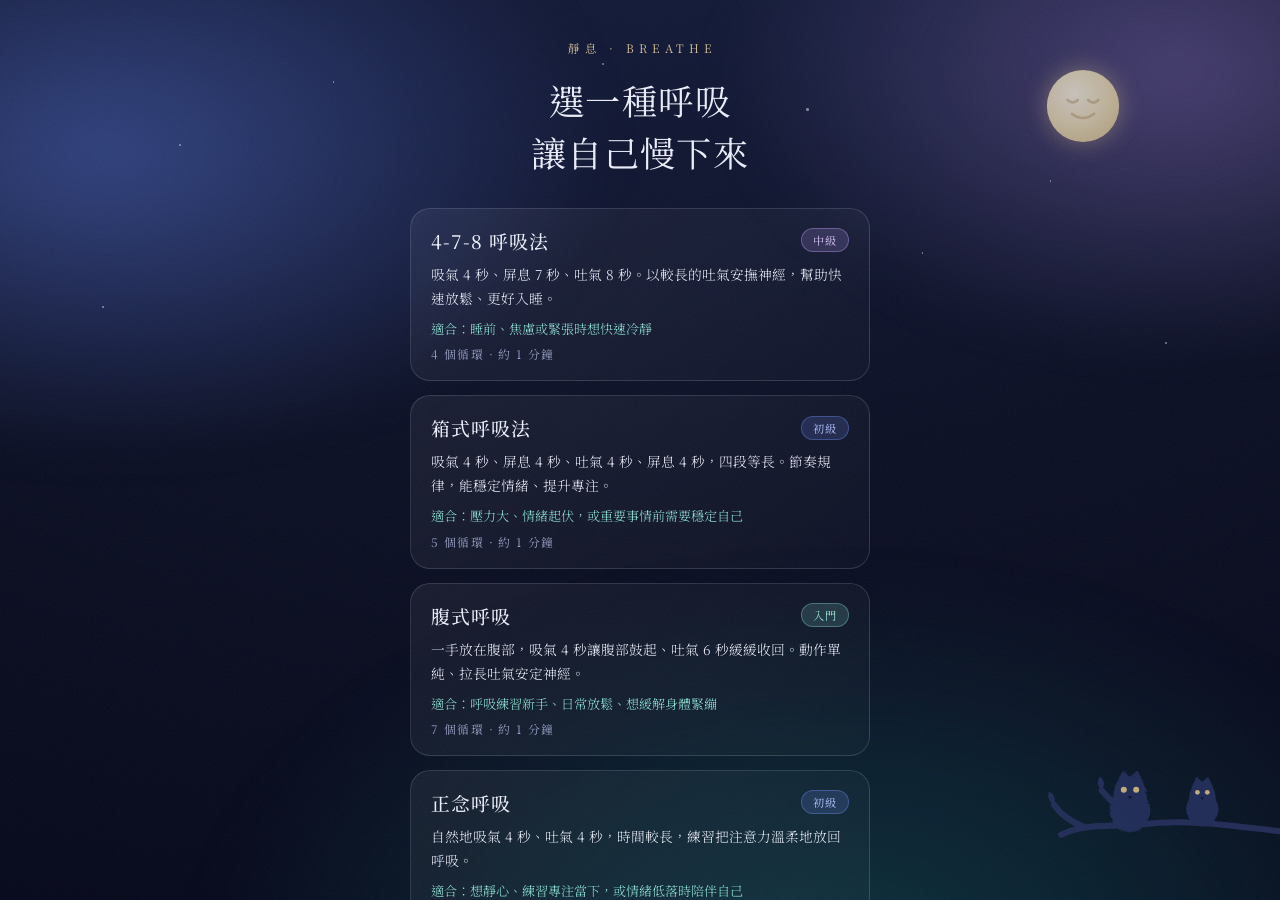
==== commit a6c84977: "[CHECKOUT] breathe app restore" ====
--- a/index.html
+++ b/index.html
@@ -3,8 +3,9 @@
 <head>
   <meta charset="UTF-8" />
   <meta name="viewport" content="width=device-width, initial-scale=1.0, maximum-scale=1.0, user-scalable=no, viewport-fit=cover" />
-  <title>節律步伐 · 律動</title>
-
+  <title>呼吸練習 · 靜息</title>
+
+  <!-- 距離感與安定感的字體：中文 Noto Serif TC、數字 Cormorant Garamond -->
   <link rel="preconnect" href="https://fonts.googleapis.com" />
   <link rel="preconnect" href="https://fonts.gstatic.com" crossorigin />
   <link href="https://fonts.googleapis.com/css2?family=Cormorant+Garamond:wght@300;400;500&family=Noto+Serif+TC:wght@300;400;500;600&display=swap" rel="stylesheet" />
@@ -16,8 +17,9 @@
   <div class="aurora" aria-hidden="true"></div>
   <div class="grain" aria-hidden="true"></div>
 
-  <!-- 夜晚場景 -->
+  <!-- 夜晚場景：月亮、星星、飛過的蝙蝠與貓頭鷹、停棲樹枝的貓頭鷹（皆為 SVG/CSS 生成） -->
   <div class="night" aria-hidden="true">
+    <!-- 滿月（隱約微笑、緩緩呼吸） -->
     <svg class="moon" viewBox="0 0 100 100">
       <defs>
         <radialGradient id="moonGrad" cx="38%" cy="34%" r="72%">
@@ -28,12 +30,14 @@
       </defs>
       <circle class="moon-disc" cx="50" cy="50" r="42" fill="url(#moonGrad)" />
       <g class="moon-face">
+        <!-- 閉著的眼睛（向下的弧線） -->
         <path d="M32 43 Q38 49 44 43" fill="none" stroke-width="3" stroke-linecap="round" />
         <path d="M56 43 Q62 49 68 43" fill="none" stroke-width="3" stroke-linecap="round" />
         <path d="M37 59 Q50 69 63 59" fill="none" stroke-width="3" stroke-linecap="round" />
       </g>
     </svg>
 
+    <!-- 星星（--x/--y 位置、--d 閃爍延遲） -->
     <span class="star" style="--x:14%;--y:16%;--s:2px;--d:0s"></span>
     <span class="star" style="--x:26%;--y:9%;--s:1.5px;--d:1.1s"></span>
     <span class="star" style="--x:63%;--y:12%;--s:2.5px;--d:.5s"></span>
@@ -43,60 +47,80 @@
     <span class="star" style="--x:8%;--y:34%;--s:1.5px;--d:3s"></span>
     <span class="star" style="--x:72%;--y:28%;--s:1.5px;--d:.8s"></span>
 
-    <!-- 樹叢 + 浣熊（右下角） -->
-    <svg class="scene scene-night" viewBox="0 0 340 180" preserveAspectRatio="xMaxYMax meet">
-      <g class="raccoon" transform="translate(15,0)">
-        <!-- 尾巴（同一路徑：底色 + 虛線環紋） -->
-        <path class="rac-tail" d="M210 150 q50 8 52 -30 q2 -22 -20 -26" fill="none" stroke-width="15" stroke-linecap="round"/>
-        <path class="rac-ring" d="M210 150 q50 8 52 -30 q2 -22 -20 -26" fill="none" stroke-width="15" stroke-linecap="butt"/>
-        <!-- 身體（鐘型，與頭部相似） -->
-        <path class="rac-body" d="M176 126 C160 126 152 134 151 148 C149 162 144 172 145 178 C147 184 159 186 176 186 C193 186 205 184 207 178 C208 172 203 162 201 148 C200 134 192 126 176 126 Z"/>
-        <!-- 圓形肚皮（淺灰） -->
-        <circle class="rac-belly" cx="176" cy="162" r="22"/>
-        <!-- 頭部整組（向上移） -->
-        <g transform="translate(0,-8)">
-          <!-- 腮幫子（每邊兩個，畫在頭之前，基部被頭蓋住、只露尖端） -->
-          <path class="rac-cheek" d="M158 123 L138 129 L158 131 Z M158 131 L138 133 L158 139 Z"/>
-          <path class="rac-cheek" d="M194 123 L214 129 L194 131 Z M194 131 L214 133 L194 139 Z"/>
-          <!-- 耳朵（杏仁核形，原本形狀） -->
-          <path class="rac-ear" d="M165 97 Q155 92 159 80 Q168 85 167 97 Z"/>
-          <path class="rac-ear" d="M187 97 Q197 92 193 80 Q184 85 185 97 Z"/>
-          <!-- 頭（鐘型，下擺較圓潤） -->
-          <path class="rac-head" d="M176 88 C163 88 155 94 152 104 C148 116 142 121 142 131 C142 139 154 144 168 144 L184 144 C198 144 210 139 210 131 C210 121 204 116 200 104 C197 94 189 88 176 88 Z"/>
-          <!-- 內耳 -->
-          <path class="rac-ear-in" d="M164 94 Q158 90 160 83 Q166 86 165 94 Z"/>
-          <path class="rac-ear-in" d="M188 94 Q194 90 192 83 Q186 86 187 94 Z"/>
-          <!-- 臉（僅鼻子周圍、淺灰） -->
-          <ellipse class="rac-face" cx="176" cy="127" rx="8" ry="7"/>
-          <!-- 眼罩（八字、分開，眼尾落在灰區） -->
-          <ellipse class="rac-mask" cx="164" cy="118" rx="7.5" ry="11" transform="rotate(30 164 118)"/>
-          <ellipse class="rac-mask" cx="188" cy="118" rx="7.5" ry="11" transform="rotate(-30 188 118)"/>
-          <!-- 眼睛 -->
-          <circle class="rac-eye" cx="164" cy="119" r="2.6"/>
-          <circle class="rac-eye" cx="188" cy="119" r="2.6"/>
-          <!-- 鼻（倒三角） -->
-          <path class="rac-nose" d="M172 126 h8 l-4 5 z"/>
+    <!-- 飛過的蝙蝠 -->
+    <svg class="bat bat-1" viewBox="0 0 80 40"><g class="wings">
+      <ellipse cx="40" cy="21" rx="2.6" ry="4.6"/>
+      <path d="M40 22 C36 12 30 14 24 9 C25 15 19 17 13 15 C19 19 18 25 24 24 C30 23 35 24 40 26 Z
+               M40 22 C44 12 50 14 56 9 C55 15 61 17 67 15 C61 19 62 25 56 24 C50 23 45 24 40 26 Z"/>    </g></svg>
+    <svg class="bat bat-2" viewBox="0 0 80 40"><g class="wings">
+      <ellipse cx="40" cy="21" rx="2.6" ry="4.6"/>
+      <path d="M40 22 C36 12 30 14 24 9 C25 15 19 17 13 15 C19 19 18 25 24 24 C30 23 35 24 40 26 Z
+               M40 22 C44 12 50 14 56 9 C55 15 61 17 67 15 C61 19 62 25 56 24 C50 23 45 24 40 26 Z"/>    </g></svg>
+    <svg class="bat bat-3" viewBox="0 0 80 40"><g class="wings">
+      <ellipse cx="40" cy="21" rx="2.6" ry="4.6"/>
+      <path d="M40 22 C36 12 30 14 24 9 C25 15 19 17 13 15 C19 19 18 25 24 24 C30 23 35 24 40 26 Z
+               M40 22 C44 12 50 14 56 9 C55 15 61 17 67 15 C61 19 62 25 56 24 C50 23 45 24 40 26 Z"/>    </g></svg>
+
+    <!-- 飛過的鳥（成對） -->
+    <svg class="bird bird-1" viewBox="0 0 60 24"><g class="wings">
+      <ellipse cx="30" cy="12" rx="2.4" ry="3.2"/>
+      <path d="M30 12 C24 5 16 6 8 11 C15 9 22 11 30 14 C38 11 45 9 52 11 C44 6 36 5 30 12 Z"/>
+    </g></svg>
+    <svg class="bird bird-2" viewBox="0 0 60 24"><g class="wings">
+      <ellipse cx="30" cy="12" rx="2.4" ry="3.2"/>
+      <path d="M30 12 C24 5 16 6 8 11 C15 9 22 11 30 14 C38 11 45 9 52 11 C44 6 36 5 30 12 Z"/>
+    </g></svg>
+
+    <!-- 滑翔的貓頭鷹 -->
+    <svg class="owl-fly" viewBox="0 0 90 44"><g class="wings">
+      <ellipse cx="45" cy="24" rx="3" ry="5"/>
+      <path d="M45 22 C38 10 26 12 14 6 C18 16 8 20 2 20 C12 24 14 30 24 28 C34 26 40 26 45 28 Z
+               M45 22 C52 10 64 12 76 6 C72 16 82 20 88 20 C78 24 76 30 66 28 C56 26 50 26 45 28 Z"/>    </g></svg>
+
+    <!-- 樹枝與停棲的貓頭鷹（右下角） -->
+    <svg class="branch" viewBox="0 0 340 170" preserveAspectRatio="xMaxYMax meet">
+      <defs>
+        <!-- 讓輪廓變毛茸茸的位移濾鏡 -->
+        <filter id="fuzzy" x="-25%" y="-25%" width="150%" height="150%">
+          <feTurbulence type="fractalNoise" baseFrequency="0.9" numOctaves="2" seed="7" result="n"/>
+          <feDisplacementMap in="SourceGraphic" in2="n" scale="3.5" xChannelSelector="R" yChannelSelector="G"/>
+        </filter>
+      </defs>
+      <path class="bough" d="M340 92 C286 86 236 78 186 84 C150 88 120 82 92 96 M186 84 C160 70 150 60 138 46 M120 88 C104 82 92 74 84 62"
+            fill="none" stroke-width="7" stroke-linecap="round"/>
+      <!-- 小葉 -->
+      <path class="leaf" d="M138 46 q-8 -8 -2 -16 q8 6 2 16 Z"/>
+      <path class="leaf" d="M84 62 q-9 -5 -6 -15 q9 4 6 15 Z"/>
+
+      <!-- 貓頭鷹 A -->
+      <g class="owl owl-a" transform="translate(150 30)">
+        <path class="owl-sil" filter="url(#fuzzy)" d="M20 2 L28 -5 L34 8 C37 14 38 20 38 26 C48 42 36 62 20 62 C4 62 -8 42 2 26 C2 20 3 14 6 8 L12 -5 L20 2 Z"/>
+        <circle class="owl-eye" cx="13" cy="15" r="3.4"/>
+        <circle class="owl-eye" cx="27" cy="15" r="3.4"/>
+        <path class="owl-beak" d="M17.5 22 h5 l-2.5 4 z"/>
+        <g class="owl-claw">
+          <path d="M12 58 q-1 2.5 -1.5 4 M14 58 q0 2.5 0 4 M16 58 q1 2.5 1.5 4"/>
+          <path d="M24 58 q-1 2.5 -1.5 4 M26 58 q0 2.5 0 4 M28 58 q1 2.5 1.5 4"/>
         </g>
       </g>
-      <g class="bush">
-        <circle cx="248" cy="162" r="40"/>
-        <circle cx="292" cy="170" r="36"/>
-        <circle cx="320" cy="162" r="30"/>
-        <circle cx="270" cy="140" r="30"/>
-        <circle cx="302" cy="146" r="26"/>
+
+      <!-- 貓頭鷹 B（較小） -->
+      <g class="owl owl-b" transform="translate(236 36) scale(0.8)">
+        <path class="owl-sil" filter="url(#fuzzy)" d="M20 2 L28 -5 L34 8 C37 14 38 20 38 26 C48 42 36 62 20 62 C4 62 -8 42 2 26 C2 20 3 14 6 8 L12 -5 L20 2 Z"/>
+        <circle class="owl-eye" cx="13" cy="15" r="3.4"/>
+        <circle class="owl-eye" cx="27" cy="15" r="3.4"/>
+        <path class="owl-beak" d="M17.5 22 h5 l-2.5 4 z"/>
+        <g class="owl-claw">
+          <path d="M12 58 q-1 2.5 -1.5 4 M14 58 q0 2.5 0 4 M16 58 q1 2.5 1.5 4"/>
+          <path d="M24 58 q-1 2.5 -1.5 4 M26 58 q0 2.5 0 4 M28 58 q1 2.5 1.5 4"/>
+        </g>
       </g>
     </svg>
-
-    <!-- 樹叢飄出的音符 -->
-    <span class="note" style="--nx:80%;--nb:14%;--nz:20px;--dur:6s;--delay:0s">♪</span>
-    <span class="note" style="--nx:86%;--nb:18%;--nz:16px;--dur:7s;--delay:1.4s">♫</span>
-    <span class="note" style="--nx:74%;--nb:12%;--nz:22px;--dur:6.5s;--delay:2.6s">♩</span>
-    <span class="note" style="--nx:90%;--nb:16%;--nz:16px;--dur:7.5s;--delay:3.8s">♪</span>
-    <span class="note" style="--nx:78%;--nb:20%;--nz:18px;--dur:6.8s;--delay:5s">♫</span>
   </div>
 
-  <!-- 早晨場景 -->
+  <!-- 早晨場景：微笑太陽、樹上的無尾熊、隨風散出的光點（皆為 SVG/CSS 生成） -->
   <div class="day" aria-hidden="true">
+    <!-- 微笑的太陽 -->
     <svg class="sun" viewBox="0 0 120 120">
       <defs>
         <radialGradient id="sunGrad" cx="42%" cy="38%" r="65%">
@@ -123,111 +147,68 @@
       </g>
     </svg>
 
-    <!-- 樹叢 + 斑馬（右下角） -->
-    <svg class="scene scene-day" viewBox="0 0 340 180" preserveAspectRatio="xMaxYMax meet">
-      <defs>
-        <clipPath id="zbody"><path d="M110 124 C108 106 122 100 150 101 C186 100 224 104 244 114 C256 120 256 134 248 148 C238 162 210 166 180 166 C148 166 124 163 115 149 C110 141 111 132 110 124 Z"/></clipPath>
-      </defs>
-      <!-- 面向右方低頭吃草：頭與脖子沒入樹叢，只露出身體與尾巴 -->
-      <g class="zebra">
-        <!-- 尾巴 + 毛球（屁股後方、微微偏上） -->
-        <path class="zeb-tail" d="M114 128 C106 125 99 122 91 117" fill="none"/>
-        <path class="zeb-tail-tuft" d="M91 117 q-9 -3 -10 -13 q12 1 13 12 z"/>
-        <!-- 腿 + 蹄（兩後腿在屁股下方） -->
-        <rect class="zeb-leg" x="126" y="150" width="9" height="26" rx="2"/>
-        <rect class="zeb-leg" x="144" y="152" width="9" height="24" rx="2"/>
-        <rect class="zeb-leg" x="200" y="150" width="9" height="26" rx="2"/>
-        <rect class="zeb-leg" x="218" y="152" width="9" height="24" rx="2"/>
-        <rect class="zeb-hoof" x="126" y="172" width="9" height="4" rx="1"/>
-        <rect class="zeb-hoof" x="144" y="172" width="9" height="4" rx="1"/>
-        <rect class="zeb-hoof" x="200" y="172" width="9" height="4" rx="1"/>
-        <rect class="zeb-hoof" x="218" y="172" width="9" height="4" rx="1"/>
-        <!-- 身體＋臀部：一整塊馬鈴薯形（身體回前一版大小，只有臀部變鼓） -->
-        <path class="zeb-body" d="M110 124 C108 106 122 100 150 101 C186 100 224 104 244 114 C256 120 256 134 248 148 C238 162 210 166 180 166 C148 166 124 163 115 149 C110 141 111 132 110 124 Z"/>
-        <!-- 脖子（往右下沒入樹叢） -->
-        <path class="zeb-neck" d="M216 122 C238 118 254 126 262 150 L246 152 C242 134 234 130 218 137 Z"/>
-        <!-- 頭（藏在樹叢裡） -->
-        <ellipse class="zeb-head" cx="264" cy="152" rx="16" ry="10" transform="rotate(26 264 152)"/>
-        <!-- 鬃毛 -->
-        <path class="zeb-mane" d="M218 110 L221 100 L225 109 L229 101 L233 110 L237 102 L242 111 L245 104 L249 113 L253 106 L257 116" fill="none"/>
-        <!-- 身體條紋（直向、全部平行、裁切到馬鈴薯形） -->
-        <g class="zeb-stripes" clip-path="url(#zbody)">
-          <rect x="158" y="102" width="6" height="66"/>
-          <rect x="172" y="102" width="6" height="66"/>
-          <rect x="186" y="102" width="6" height="66"/>
-          <rect x="200" y="104" width="6" height="62"/>
-          <rect x="214" y="106" width="6" height="56"/>
-          <rect x="228" y="110" width="6" height="48"/>
-        </g>
-        <!-- 臀部條紋（直向微弧、朝尾巴方向凹） -->
-        <g clip-path="url(#zbody)">
-          <path class="zeb-hstripe" d="M118 104 Q124 134 118 164"/>
-          <path class="zeb-hstripe" d="M130 102 Q136 134 130 166"/>
-          <path class="zeb-hstripe" d="M142 104 Q148 134 142 164"/>
-        </g>
-        <!-- 腿部條紋（橫向、身體下方，不與身體交叉） -->
-        <path class="zeb-nstripe" d="M126 167 h9 M144 168 h9 M200 167 h9 M218 168 h9" fill="none" stroke-width="3"/>
-      </g>
-      <g class="bush">
-        <circle cx="248" cy="162" r="40"/>
-        <circle cx="292" cy="170" r="36"/>
-        <circle cx="320" cy="162" r="30"/>
-        <circle cx="270" cy="140" r="30"/>
-        <circle cx="302" cy="146" r="26"/>
+    <!-- 樹與抱著樹幹的無尾熊（右下角） -->
+    <svg class="tree" viewBox="0 0 320 210" preserveAspectRatio="xMaxYMax meet">
+      <path class="trunk" d="M264 210 C260 168 259 138 270 110 M266 132 C252 126 244 128 234 120"
+            fill="none" stroke-width="13" stroke-linecap="round"/>
+      <g class="foliage">
+        <circle cx="258" cy="64" r="23"/>
+        <circle cx="288" cy="74" r="20"/>
+        <circle cx="236" cy="102" r="25"/>
+        <circle cx="298" cy="104" r="23"/>
+        <circle cx="270" cy="88" r="32"/>
+      </g>
+      <g class="koala" transform="translate(240 132)">
+        <circle class="koala-ear" cx="4" cy="8" r="9"/>
+        <circle class="koala-ear" cx="40" cy="8" r="9"/>
+        <circle class="koala-ear-in" cx="4" cy="8" r="4.5"/>
+        <circle class="koala-ear-in" cx="40" cy="8" r="4.5"/>
+        <circle class="koala-body" cx="22" cy="40" r="18"/>
+        <circle class="koala-head" cx="22" cy="16" r="15"/>
+        <ellipse class="koala-nose" cx="22" cy="19" rx="5" ry="6.5"/>
+        <circle class="koala-eye" cx="15" cy="12" r="1.8"/>
+        <circle class="koala-eye" cx="29" cy="12" r="1.8"/>
       </g>
     </svg>
 
-    <!-- 樹叢飄出的音符 -->
-    <span class="note" style="--nx:80%;--nb:14%;--nz:20px;--dur:6s;--delay:0s">♪</span>
-    <span class="note" style="--nx:86%;--nb:18%;--nz:16px;--dur:7s;--delay:1.4s">♫</span>
-    <span class="note" style="--nx:74%;--nb:12%;--nz:22px;--dur:6.5s;--delay:2.6s">♩</span>
-    <span class="note" style="--nx:90%;--nb:16%;--nz:16px;--dur:7.5s;--delay:3.8s">♪</span>
-    <span class="note" style="--nx:78%;--nb:20%;--nz:18px;--dur:6.8s;--delay:5s">♫</span>
+    <!-- 隨風散出的光點（延遲成陣，像一陣陣的風） -->
+    <span class="spark" style="--sx:78%;--sy:64%;--sz:5px;--dur:7s;--delay:0s"></span>
+    <span class="spark" style="--sx:84%;--sy:72%;--sz:4px;--dur:8s;--delay:0.6s"></span>
+    <span class="spark" style="--sx:72%;--sy:78%;--sz:6px;--dur:9s;--delay:1.2s"></span>
+    <span class="spark" style="--sx:88%;--sy:60%;--sz:4px;--dur:7.5s;--delay:3.4s"></span>
+    <span class="spark" style="--sx:80%;--sy:82%;--sz:5px;--dur:8.5s;--delay:4s"></span>
+    <span class="spark" style="--sx:68%;--sy:70%;--sz:4px;--dur:9s;--delay:4.6s"></span>
+    <span class="spark" style="--sx:90%;--sy:76%;--sz:5px;--dur:8s;--delay:6.2s"></span>
+    <span class="spark" style="--sx:76%;--sy:66%;--sz:4px;--dur:7s;--delay:6.8s"></span>
   </div>
 
   <main class="stage">
 
-    <!-- 畫面 0：首頁選單 -->
+    <!-- 畫面 0：首頁選單（直接開啟／未指定呼吸法時顯示；Flex 深連結會略過此頁） -->
     <section id="screen-menu" class="screen">
-      <p class="eyebrow">律動 · STEP</p>
-      <h1 class="menu-title">選一種節奏<br />跟著音樂動起來</h1>
+      <p class="eyebrow">靜息 · BREATHE</p>
+      <h1 class="menu-title">選一種呼吸<br />讓自己慢下來</h1>
       <ul class="mode-list" id="mode-list"><!-- JS 依 patterns 產生 --></ul>
     </section>
 
-    <!-- 畫面 1：引導（步伐舞台） -->
+    <!-- 畫面 1：引導（呼吸法由 Flex message 帶 ?type= 進入；開始/重新開始皆在此） -->
     <section id="screen-guide" class="screen">
       <button class="guide-back" id="btn-menu" aria-label="返回選單">‹ 選單</button>
-      <p class="eyebrow">節律步伐</p>
-      <h2 class="guide-title" id="guide-title">原地踏步</h2>
-      <p class="stage-banner" id="stage-banner"></p>
+      <p class="eyebrow">呼吸練習</p>
+      <h2 class="guide-title" id="guide-title">4-7-8 呼吸法</h2>
       <p class="guide-sub" id="guide-sub"></p>
 
-      <div class="step-stage">
-        <div class="beat-dots" id="beat-dots"></div>
-
-        <div class="cue-center" id="cue-center">
-          <span class="cue-arrow" id="cue-arrow"></span>
-          <span class="cue-label" id="cue-label">準備</span>
-        </div>
-
-        <div class="foot-area">
-          <!-- 方塊步的方塊背景（只在方塊步顯示） -->
-          <div class="step-square" id="step-square" hidden>
-            <span class="sq-dot" style="left:0;top:0"></span>
-            <span class="sq-dot" style="left:100%;top:0"></span>
-            <span class="sq-dot" style="left:0;top:100%"></span>
-            <span class="sq-dot" style="left:100%;top:100%"></span>
-          </div>
-          <div class="foot foot-l" id="foot-l">
-            <div class="foot-rot"><svg viewBox="0 0 60 96"><path class="foot-shape" d="M30 4 C43 4 49 18 47 38 C46 54 44 66 42 78 C41 88 36 92 30 92 C24 92 19 88 18 78 C16 66 14 54 13 38 C11 18 17 4 30 4 Z"/></svg></div>
-          </div>
-          <div class="foot foot-r" id="foot-r">
-            <div class="foot-rot"><svg viewBox="0 0 60 96"><path class="foot-shape" d="M30 4 C43 4 49 18 47 38 C46 54 44 66 42 78 C41 88 36 92 30 92 C24 92 19 88 18 78 C16 66 14 54 13 38 C11 18 17 4 30 4 Z"/></svg></div>
+      <div class="orb-wrap">
+        <div class="orb-halo" id="orb-halo"></div>
+        <div class="orb" id="orb">
+          <div class="orb-inner">
+            <span class="phase-label" id="phase-label">準備</span>
+            <span class="phase-count" id="phase-count">—</span>
           </div>
         </div>
-
-        <div class="countin" id="countin"></div>
       </div>
+
+      <p class="phase-hint" id="phase-hint"></p>
 
       <div class="controls">
         <button class="btn-primary" id="btn-start">開始</button>
@@ -242,9 +223,9 @@
     <!-- 畫面 2：完成（滿版） -->
     <section id="screen-done" class="screen">
       <div class="done-card">
-        <div class="done-mark">💪</div>
+        <div class="done-mark">🌿</div>
         <h2 class="done-title">完成</h2>
-        <p class="done-sub">身體暖了、節奏也回來了，做得好！</p>
+        <p class="done-sub">願你帶著這份平靜，繼續今天。</p>
         <button class="btn-primary" id="btn-again">再做一次</button>
         <button class="btn-ghost" id="btn-close">關閉</button>
       </div>
@@ -257,8 +238,8 @@
 
   <!-- 應用程式模組 -->
   <script src="js/patterns.js"></script>
-  <script src="js/rhythm-audio.js"></script>
-  <script src="js/rhythm-engine.js"></script>
+  <script src="js/audio.js"></script>
+  <script src="js/breathing.js"></script>
   <script src="js/liff-init.js"></script>
 
   <!-- 介面接線（DOM × 引擎 × LIFF） -->
@@ -275,16 +256,12 @@
         btnMenu: document.getElementById('btn-menu'),
         guideEl: document.getElementById('screen-guide'),
         guideTitle: document.getElementById('guide-title'),
-        stageBanner: document.getElementById('stage-banner'),
         guideSub: document.getElementById('guide-sub'),
-        footL: document.getElementById('foot-l'),
-        footR: document.getElementById('foot-r'),
-        stepSquare: document.getElementById('step-square'),
-        cueCenter: document.getElementById('cue-center'),
-        cueArrow: document.getElementById('cue-arrow'),
-        cueLabel: document.getElementById('cue-label'),
-        beatDots: document.getElementById('beat-dots'),
-        countin: document.getElementById('countin'),
+        orb: document.getElementById('orb'),
+        halo: document.getElementById('orb-halo'),
+        phaseLabel: document.getElementById('phase-label'),
+        phaseCount: document.getElementById('phase-count'),
+        phaseHint: document.getElementById('phase-hint'),
         btnStart: document.getElementById('btn-start'),
         btnPause: document.getElementById('btn-pause'),
         btnSound: document.getElementById('btn-sound'),
@@ -293,45 +270,32 @@
         btnClose: document.getElementById('btn-close'),
       };
 
-      const audio = new window.RhythmAudio();
+      const audio = new window.BreathAudio();
       let engine = null;
       let currentType = window.DEFAULT_PATTERN;
       let currentScreen = null;
-      let cameFromMenu = false;
-
-      const DIFF_LEVEL = { '入門': 1, '初級': 2, '中級': 3, '進階': 4 };
-      const ARROWS = { front: '↑', back: '↓', left: '←', right: '→' };
-
-      // 腳印位置（單位 → 像素）。待機：左腳 -1、右腳 +1。
-      // 左右(X)與前後(Y)分開單位：Y 較大讓方塊步上下不重疊；須與 CSS .step-square 尺寸一致。
-      const FOOT_UX = 50;
-      const FOOT_UY = 58;
-      // 待機腳印整體下移：方塊步向上的腳印落在較矮的軌道內，畫面更緊湊、按鈕不用捲動就看得到。
-      // 須與 CSS .foot-area 高度、.step-square 位置一致。
-      const FOOT_BASE_Y = 58;
-      const footPos = { L: { x: -1, y: 0 }, R: { x: 1, y: 0 } };
-      function applyFeet() {
-        el.footL.style.transform =
-          'translate(calc(-50% + ' + (footPos.L.x * FOOT_UX) + 'px), calc(-50% + ' + (FOOT_BASE_Y + footPos.L.y * FOOT_UY) + 'px))';
-        el.footR.style.transform =
-          'translate(calc(-50% + ' + (footPos.R.x * FOOT_UX) + 'px), calc(-50% + ' + (FOOT_BASE_Y + footPos.R.y * FOOT_UY) + 'px))';
-      }
-      function resetFeet() {
-        footPos.L = { x: -1, y: 0 };
-        footPos.R = { x: 1, y: 0 };
-        applyFeet();
-      }
+      let cameFromMenu = false; // 由首頁選單進入時，引導畫面顯示「返回選單」
+
+      const DIFF_LEVEL = { '入門': 1, '初級': 2, '中級': 3 };
 
       // —— 上下滑動轉場 ——
+      // dir='down'：目標從下方滑入（往下到完成頁）；dir='up'：目標從上方滑入（往上回引導頁）
       function activate(name, dir) {
         const target = screens[name];
         if (currentScreen === target) return;
-        if (!currentScreen) { target.classList.add('is-active'); currentScreen = target; return; }
+
+        if (!currentScreen) {
+          target.classList.add('is-active');
+          currentScreen = target;
+          return;
+        }
+
         const prev = currentScreen;
         target.classList.remove('is-active', 'above', 'below');
-        target.classList.add(dir === 'down' ? 'below' : 'above');
+        target.classList.add(dir === 'down' ? 'below' : 'above'); // 進場起點
         prev.classList.remove('is-active');
-        prev.classList.add(dir === 'down' ? 'above' : 'below');
+        prev.classList.add(dir === 'down' ? 'above' : 'below');    // 舊畫面退場方向
+
         requestAnimationFrame(() => requestAnimationFrame(() => {
           target.classList.remove('above', 'below');
           target.classList.add('is-active');
@@ -339,17 +303,29 @@
         currentScreen = target;
       }
 
-      // —— 選單 ——
+      // —— 呼吸圈回到待機狀態 ——
+      function setOrbIdle() {
+        el.orb.classList.remove('paused');
+        el.orb.style.transitionDuration = '0.6s';
+        el.halo.style.transitionDuration = '0.6s';
+        el.orb.style.transform = 'scale(0.5)';
+        el.halo.style.transform = 'scale(0.62)';
+        el.halo.style.opacity = '0.4';
+        el.phaseLabel.textContent = '準備';
+        el.phaseCount.textContent = '—';
+        el.phaseHint.textContent = '';
+      }
+
+      // —— 首頁選單 ——
       function durationText(p) {
-        const sec = Math.round(p.bars * (p.beatsPerBar || 4) * 60 / p.bpm);
-        const m = Math.floor(sec / 60), s = sec % 60;
-        const t = m > 0 ? (m + ' 分' + (s ? ' ' + s + ' 秒' : '')) : (s + ' 秒');
-        return p.bpm + ' BPM · 約 ' + t;
+        const total = p.phases.reduce((a, ph) => a + ph.sec, 0) * p.cycles;
+        const mins = Math.round(total / 60);
+        return p.cycles + ' 個循環 · 約 ' + (mins < 1 ? '不到 1' : mins) + ' 分鐘';
       }
 
       function buildMenu() {
         el.modeList.innerHTML = '';
-        Object.values(window.STEP_PATTERNS).forEach((p, i) => {
+        Object.values(window.BREATHING_PATTERNS).forEach((p, i) => {
           const li = document.createElement('li');
           li.className = 'mode-item';
           li.style.setProperty('--i', i);
@@ -370,167 +346,71 @@
       function selectFromMenu(type) {
         cameFromMenu = true;
         loadGuide(type);
-        activate('guide', 'down');
-      }
-
-      function buildBeatDots(n) {
-        el.beatDots.innerHTML = '';
-        for (let i = 0; i < n; i++) {
-          const d = document.createElement('span');
-          d.className = 'beat-dot';
-          el.beatDots.appendChild(d);
-        }
-      }
-
-      function setStageIdle() {
-        el.footL.classList.remove('active');
-        el.footR.classList.remove('active');
-        el.cueCenter.classList.remove('pulse', 'accent');
-        el.cueArrow.textContent = '';
-        el.cueLabel.textContent = '準備';
-        el.countin.classList.remove('show');
-        Array.from(el.beatDots.children).forEach((d) => d.classList.remove('lit'));
-        el.guideSub.classList.remove('note-rest');
-        el.stageBanner.textContent = '';
-        el.stageBanner.classList.remove('show');
-        el.guideEl.classList.remove('combo-running');
-        resetFeet();
-      }
-
-      // 階段提示文字（① 教學 · ...）
-      function stageDesc(stage) {
-        return stage.banner; // 純句子（不加階段標籤與編號）
-      }
-
+        activate('guide', 'down'); // 往下進入引導畫面
+      }
+
+      // —— 載入某呼吸法到引導畫面（待機） ——
       function loadGuide(type) {
         currentType = type;
-        const p = window.STEP_PATTERNS[type];
+        const p = window.BREATHING_PATTERNS[type];
         el.guideTitle.textContent = p.name;
         el.guideSub.textContent = durationText(p);
         el.guideEl.classList.remove('running');
-        el.guideEl.classList.toggle('from-menu', cameFromMenu);
+        el.guideEl.classList.toggle('from-menu', cameFromMenu); // 有選單來源才顯示返回鍵
         el.btnStart.textContent = '開始';
-        el.stepSquare.hidden = (type !== 'box'); // 方塊背景只在方塊步顯示
-        buildBeatDots(p.beatsPerBar || 4);
-        setStageIdle();
-      }
-
-      // —— 開始 / 重新開始 ——
+        setOrbIdle();
+      }
+
+      // —— 開始 / 重新開始（同一顆按鈕） ——
       function startRun() {
         if (engine) engine.stop();
-        if (currentType === 'combo' && window.rebuildCombo) window.rebuildCombo(); // 每次隨機組合
-        const p = window.STEP_PATTERNS[currentType];
+        const pattern = window.BREATHING_PATTERNS[currentType];
 
         el.guideEl.classList.add('running');
         el.btnStart.textContent = '重新開始';
         el.btnPause.textContent = '暫停';
-        buildBeatDots(p.beatsPerBar || 4);
-        setStageIdle();
-
-        engine = new window.RhythmEngine(p, audio, {
-          onRest(n, stage, index) {
-            // 休息 5 秒：靜下來、腳步歸位。提示文字放在標題下方（guide-sub），標題保留在上方
-            el.footL.classList.remove('active');
-            el.footR.classList.remove('active');
-            resetFeet();
-            Array.from(el.beatDots.children).forEach((d) => d.classList.remove('lit'));
-            el.cueCenter.classList.remove('pulse', 'accent');
-            el.cueArrow.textContent = '';
-            el.cueLabel.textContent = '休息';
-
-            // 練習/正式 休息：親切提示接續（教學不會進到這裡）
-            el.guideSub.textContent = (stage.name === '正式')
-              ? '準備好了嗎？要正式開始嘍！'
-              : '先喘口氣、放鬆一下～準備加快速度嘍！';
-            el.guideSub.classList.add('note-rest');
-            el.stageBanner.classList.remove('show'); // 隱藏綜合預告膠囊，讓標題回來
-            el.guideEl.classList.remove('combo-running');
-
-            el.countin.textContent = n;
-            el.countin.classList.remove('show');
-            void el.countin.offsetWidth;
-            el.countin.classList.add('show');
+        setOrbIdle(); // 讓第一次吸氣從小圈擴起
+
+        engine = new window.BreathingEngine(pattern, {
+          onPhaseStart(phase, cycleIndex, totalCycles) {
+            el.guideSub.textContent = '第 ' + (cycleIndex + 1) + ' / ' + totalCycles + ' 循環';
+            el.phaseLabel.textContent = phase.label;
+            el.phaseHint.textContent = phase.hint || '';
+            // 呼吸圈：轉場時間 = 該階段秒數，與引導同步
+            el.orb.style.transitionDuration = phase.sec + 's';
+            el.halo.style.transitionDuration = phase.sec + 's';
+            el.orb.style.transform = 'scale(' + phase.scale + ')';
+            el.halo.style.transform = 'scale(' + (phase.scale * 1.25) + ')';
+            el.halo.style.opacity = phase.scale > 0.7 ? '0.9' : '0.45';
+            audio.cue(phase.tone);
           },
-          onCountIn(n, stage, index) {
-            // 預備倒數：階段說明放在標題下方（guide-sub），標題保留
-            el.guideSub.textContent = stageDesc(stage);
-            el.guideSub.classList.remove('note-rest');
-            el.stageBanner.classList.remove('show'); // 預備倒數不顯示綜合預告膠囊
-            el.guideEl.classList.remove('combo-running');
-            el.cueLabel.textContent = '預備';
-            el.countin.textContent = n;
-            // 每個數字都要重新觸發動畫（否則第一次之後動畫已結束、停在 opacity:0 而看不見）
-            el.countin.classList.remove('show');
-            void el.countin.offsetWidth;
-            el.countin.classList.add('show');
-          },
-          onBeat(cue, beatInBar, barIndex, stageBars, stage) {
-            el.countin.classList.remove('show');
-            el.guideSub.classList.remove('note-rest');
-            el.cueLabel.textContent = cue.label;
-            el.cueArrow.textContent = ARROWS[cue.dir] || '';
-
-            // guide-sub 顯示進度：正式階段不加標籤，教學/練習保留標籤
-            const label = stage.name === '正式' ? '' : (stage.name + ' · ');
-            el.guideSub.textContent = label + '第 ' + (barIndex + 1) + ' / ' + stageBars + ' 小節';
-
-            // 綜合舞步：頂部藍色膠囊持續預告「接下來 · 下一段舞步」（此時淡出標題讓膠囊獨佔頂部）
-            if (cue.nextMove) {
-              el.guideEl.classList.add('combo-running');
-              el.stageBanner.textContent = '接下來 · ' + cue.nextMove;
-              el.stageBanner.classList.add('show');
-            } else {
-              el.stageBanner.classList.remove('show');
-              el.guideEl.classList.remove('combo-running');
-            }
-
-            // 綜合舞步每段開頭：先讓雙腳回到中立站姿，避免銜接時腳步重疊
-            if (cue.reset) { footPos.L = { x: -1, y: 0 }; footPos.R = { x: 1, y: 0 }; }
-
-            // 更新腳印位置：有位移(x)就滑過去並停住；y 指定前後、未指定回到地面線
-            const activeKeys = cue.foot === 'both' ? ['L', 'R'] : [cue.foot];
-            activeKeys.forEach((k) => {
-              if (cue.x !== undefined) footPos[k].x = cue.x;
-              footPos[k].y = cue.y !== undefined ? cue.y : 0;
-            });
-            applyFeet();
-
-            // 腳印高亮 + 抬腳（移除再加以重新觸發動畫）
-            el.footL.classList.remove('active');
-            el.footR.classList.remove('active');
-            const targets = cue.foot === 'both' ? [el.footL, el.footR]
-              : cue.foot === 'L' ? [el.footL] : [el.footR];
-            targets.forEach((f) => { void f.offsetWidth; f.classList.add('active'); });
-
-            // 中央脈動
-            el.cueCenter.classList.remove('pulse', 'accent');
-            void el.cueCenter.offsetWidth;
-            el.cueCenter.classList.add('pulse');
-            if (cue.accent) el.cueCenter.classList.add('accent');
-
-            // 拍點指示
-            Array.from(el.beatDots.children).forEach((d, i) => d.classList.toggle('lit', i === beatInBar));
+          onTick(remainingSec) {
+            el.phaseCount.textContent = remainingSec;
           },
           onComplete() {
-            el.guideEl.classList.remove('running');
-            activate('done', 'down');
+            audio.cue(528, 1.2);
+            finishToDone();
           },
         });
         engine.start();
       }
 
+      function finishToDone() {
+        el.guideEl.classList.remove('running');
+        activate('done', 'down'); // 自動往下跳到完成頁
+      }
+
       // —— 事件 ——
-      el.btnStart.addEventListener('click', () => {
-        // unlock() 會同步建立 AudioContext，resume 在背景進行（不 await，避免卡住畫面）
-        audio.unlock();
-        startRun();
+      el.btnStart.addEventListener('click', async () => {
+        await audio.unlock(); // 必須在使用者手勢中啟動 AudioContext
+        startRun();           // 第一次=開始；之後=重新開始
       });
 
       el.btnPause.addEventListener('click', () => {
         if (!engine) return;
         const paused = engine.togglePause();
         el.btnPause.textContent = paused ? '繼續' : '暫停';
-        el.guideEl.classList.toggle('paused', paused);
+        el.orb.classList.toggle('paused', paused);
       });
 
       el.btnSound.addEventListener('click', () => {
@@ -541,23 +421,25 @@
 
       el.btnStop.addEventListener('click', () => {
         if (engine) engine.stop();
-        el.guideEl.classList.remove('running');
-        activate('done', 'down');
+        finishToDone(); // 按結束 → 自動往下跳到完成頁
       });
 
       el.btnAgain.addEventListener('click', () => {
-        loadGuide(currentType);
-        activate('guide', 'up');
+        loadGuide(currentType);   // 重置引導畫面，開始鈕回到「開始」
+        activate('guide', 'up');  // 自動往上跳回引導畫面
       });
 
       el.btnClose.addEventListener('click', () => window.AppLiff.close());
 
       el.btnMenu.addEventListener('click', () => {
         if (engine) engine.stop();
-        activate('menu', 'up');
+        activate('menu', 'up'); // 往上返回首頁選單
       });
 
       // —— 啟動 ——
+      // Flex 深連結帶 ?type= → 直接進入該呼吸法的引導畫面。
+      // 未指定（直接開啟首頁）→ 顯示呼吸法選單。
+      // 背景主題：?bg=morning/night 優先，否則依時間（6–18 點為早晨）。
       function pickTheme() {
         const bg = new URLSearchParams(window.location.search).get('bg');
         if (bg === 'morning' || bg === 'day') return 'morning';
--- a/css/style.css
+++ b/css/style.css
@@ -1,6 +1,6 @@
 /* ============================================================
-   律動 · 節律步伐 — 沿用呼吸 App 的「拂曉星空 / 早晨」視覺
-   背景場景、選單、按鈕、滑動面板與呼吸 App 一致；中央改為步伐舞台。
+   靜息 · 呼吸練習 — 「拂曉星空」視覺
+   深夜→拂曉的漸層、漂浮極光、發光呼吸圈、顆粒紋理。
    ============================================================ */
 
 :root {
@@ -14,9 +14,9 @@
   --c-orb-b: #6f8bf0; /* 長春花藍 */
   --c-orb-c: #b89cf0; /* 柔紫 */
   --c-accent: #f3d9a4; /* 暖光點綴 */
-  --c-silhouette: #28325f;
-  --c-flyer: #323d6e;
-  --c-owl-eye: #f4d58d;
+  --c-silhouette: #28325f; /* 樹枝/停棲貓頭鷹剪影（比夜空底色略亮，才看得見） */
+  --c-flyer: #323d6e; /* 飛行剪影 */
+  --c-owl-eye: #f4d58d; /* 貓頭鷹眼 */
 
   --font-zh: 'Noto Serif TC', serif;
   --font-num: 'Cormorant Garamond', 'Noto Serif TC', serif;
@@ -26,7 +26,9 @@
 
 * { box-sizing: border-box; margin: 0; padding: 0; }
 
-html, body { height: 100%; }
+html, body {
+  height: 100%;
+}
 
 body {
   font-family: var(--font-zh);
@@ -72,71 +74,202 @@
   background-image: url("data:image/svg+xml,%3Csvg xmlns='http://www.w3.org/2000/svg' width='160' height='160'%3E%3Cfilter id='n'%3E%3CfeTurbulence type='fractalNoise' baseFrequency='0.85' numOctaves='2' stitchTiles='stitch'/%3E%3C/filter%3E%3Crect width='100%25' height='100%25' filter='url(%23n)'/%3E%3C/svg%3E");
 }
 
-/* —— 夜晚場景 —— */
-.night { position: fixed; inset: 0; z-index: 1; pointer-events: none; overflow: hidden; }
+/* —— 夜晚場景（在極光之上、內容之下） —— */
+.night {
+  position: fixed;
+  inset: 0;
+  z-index: 1;
+  pointer-events: none;
+  overflow: hidden;
+}
+
+/* 滿月（緩緩呼吸的微笑臉） */
 .moon {
-  position: absolute; top: 7%; right: 12%; width: 86px; height: 86px;
-  opacity: 0.72; transform-origin: center;
+  position: absolute;
+  top: 7%;
+  right: 12%;
+  width: 86px;
+  height: 86px;
+  opacity: 0.72;
+  transform-origin: center;
   filter: drop-shadow(0 0 12px rgba(244, 213, 141, 0.5));
   animation: moon-breathe 7s ease-in-out infinite;
 }
-.moon-face { fill: #b89a5e; stroke: #b89a5e; opacity: 0.5; }
+.moon-face {
+  fill: #b89a5e;
+  stroke: #b89a5e;
+  opacity: 0.5;
+}
 @keyframes moon-breathe {
   0%, 100% { transform: scale(1);    filter: drop-shadow(0 0 10px rgba(244, 213, 141, 0.38)); }
   50%      { transform: scale(1.06); filter: drop-shadow(0 0 22px rgba(244, 213, 141, 0.65)); }
 }
+
+/* 星星 */
 .star {
-  position: absolute; left: var(--x); top: var(--y); width: var(--s); height: var(--s);
-  border-radius: 50%; background: #eaf0ff; opacity: 0.5;
-  animation: twinkle 3.4s ease-in-out infinite; animation-delay: var(--d);
+  position: absolute;
+  left: var(--x);
+  top: var(--y);
+  width: var(--s);
+  height: var(--s);
+  border-radius: 50%;
+  background: #eaf0ff;
+  opacity: 0.5;
+  animation: twinkle 3.4s ease-in-out infinite;
+  animation-delay: var(--d);
 }
 @keyframes twinkle {
   0%, 100% { opacity: 0.18; transform: scale(0.7); }
   50%      { opacity: 0.85; transform: scale(1.15); }
 }
-/* —— 地面場景：樹叢 + 動物 + 音符（步伐專用，與呼吸不同） —— */
-.scene { position: absolute; right: 0; bottom: 0; width: min(64vw, 340px); height: auto; }
-
-/* 樹叢（夜暗綠 / 日亮綠） */
-.scene-night .bush circle { fill: #21403a; }
-.scene-night .bush circle:nth-child(odd) { fill: #284c44; }
-.scene-day .bush circle { fill: #5aa551; }
-.scene-day .bush circle:nth-child(odd) { fill: #6cb862; }
-
-/* 浣熊（夜晚） */
-.rac-body, .rac-head, .rac-ear, .rac-cheek { fill: #8b939c; }
-.rac-cheek { stroke: #8b939c; stroke-width: 3.5; stroke-linejoin: round; } /* 尖端變鈍、略放大 */
-.rac-belly { fill: #b6bcc4; } /* 圓形肚皮，略淺於身體 */
-.rac-ear-in { fill: #c7ccd2; }
-.rac-tail { stroke: #8b939c; }
-.rac-ring { stroke: #2b2f36; stroke-dasharray: 9 21; } /* 尾巴環紋 */
-.rac-face { fill: #c9ced4; } /* 僅鼻子周圍的淺灰內圈 */
-.rac-mask { fill: #2b2f36; }
-.rac-eye  { fill: #eef1f4; }
-.rac-nose { fill: #1c1f24; }
-
-/* 音符（樹叢飄出） */
-.note {
-  position: absolute; left: var(--nx); bottom: var(--nb);
-  font-size: var(--nz, 18px); line-height: 1;
-  opacity: 0; will-change: transform, opacity;
-  animation: note-float var(--dur, 6s) ease-in-out infinite;
-  animation-delay: var(--delay, 0s);
-}
-.night .note { color: #c3d0f7; text-shadow: 0 0 8px rgba(180, 200, 255, 0.5); }
-.day .note   { color: #2f8f6e; text-shadow: 0 0 8px rgba(120, 200, 150, 0.4); }
-@keyframes note-float {
-  0%   { opacity: 0;    transform: translate(0, 0) rotate(-10deg) scale(0.7); }
-  15%  { opacity: 0.95; }
-  70%  { opacity: 0.75; transform: translate(-26px, -70px) rotate(8deg) scale(1); }
-  100% { opacity: 0;    transform: translate(-44px, -120px) rotate(-4deg) scale(1.05); }
-}
-
-/* —— 早晨場景 + 主題切換 —— */
-.day { position: fixed; inset: 0; z-index: 1; pointer-events: none; overflow: hidden; display: none; }
+
+/* 飛行剪影（蝙蝠 / 貓頭鷹） */
+.bat, .owl-fly {
+  position: absolute;
+  top: 0;
+  left: 0;
+  color: var(--c-flyer);
+  opacity: 0;
+  will-change: transform, opacity;
+}
+.bat { width: 42px; }
+.owl-fly { width: 60px; color: var(--c-silhouette); }
+.bat .wings, .owl-fly .wings {
+  fill: currentColor;
+  transform-origin: 50% 50%;
+  animation: flap 0.32s ease-in-out infinite;
+}
+.owl-fly .wings { animation-duration: 0.7s; }
+@keyframes flap {
+  0%, 100% { transform: scaleY(1); }
+  50%      { transform: scaleY(0.5); }
+}
+
+/* 各自的飛行路徑（穿越畫面 + 上下起伏） */
+.bat-1 { animation: fly-1 24s linear infinite; animation-delay: 2s; }
+.bat-2 { animation: fly-2 31s linear infinite; animation-delay: 12s; }
+.bat-3 { animation: fly-3 27s linear infinite; animation-delay: 20s; }
+.owl-fly { animation: fly-owl 46s linear infinite; animation-delay: 8s; }
+
+@keyframes fly-1 {
+  0%   { transform: translate(-14vw, 20vh) scale(0.8); opacity: 0; }
+  10%  { opacity: 0.5; }
+  50%  { transform: translate(50vw, 11vh) scale(0.95); opacity: 0.5; }
+  90%  { opacity: 0.5; }
+  100% { transform: translate(116vw, 24vh) scale(0.85); opacity: 0; }
+}
+@keyframes fly-2 {
+  0%   { transform: translate(116vw, 32vh) scaleX(-0.75) scaleY(0.75); opacity: 0; }
+  12%  { opacity: 0.45; }
+  55%  { transform: translate(45vw, 22vh) scaleX(-0.9) scaleY(0.9); opacity: 0.45; }
+  88%  { opacity: 0.45; }
+  100% { transform: translate(-16vw, 30vh) scaleX(-0.8) scaleY(0.8); opacity: 0; }
+}
+@keyframes fly-3 {
+  0%   { transform: translate(-14vw, 40vh) scale(0.65); opacity: 0; }
+  15%  { opacity: 0.4; }
+  50%  { transform: translate(52vw, 33vh) scale(0.75); opacity: 0.4; }
+  85%  { opacity: 0.4; }
+  100% { transform: translate(116vw, 42vh) scale(0.7); opacity: 0; }
+}
+@keyframes fly-owl {
+  0%   { transform: translate(118vw, 14vh) scaleX(-0.9) scaleY(0.9); opacity: 0; }
+  14%  { opacity: 0.5; }
+  52%  { transform: translate(48vw, 9vh) scaleX(-1) scaleY(1); opacity: 0.5; }
+  86%  { opacity: 0.5; }
+  100% { transform: translate(-18vw, 16vh) scaleX(-0.85) scaleY(0.85); opacity: 0; }
+}
+
+/* 鳥（成對飛過） */
+.bird {
+  position: absolute;
+  top: 0;
+  left: 0;
+  width: 34px;
+  color: var(--c-flyer);
+  opacity: 0;
+  will-change: transform, opacity;
+}
+.bird .wings {
+  fill: currentColor;
+  transform-origin: 50% 50%;
+  animation: flap-bird 0.5s ease-in-out infinite;
+}
+@keyframes flap-bird {
+  0%, 100% { transform: scaleY(1); }
+  50%      { transform: scaleY(0.55); }
+}
+.bird-1 { animation: fly-bird-1 34s linear infinite; animation-delay: 6s; }
+.bird-2 { width: 26px; animation: fly-bird-2 34s linear infinite; animation-delay: 7.4s; }
+@keyframes fly-bird-1 {
+  0%   { transform: translate(-16vw, 27vh) scale(0.9); opacity: 0; }
+  12%  { opacity: 0.5; }
+  50%  { transform: translate(50vw, 16vh) scale(1); opacity: 0.5; }
+  88%  { opacity: 0.5; }
+  100% { transform: translate(118vw, 22vh) scale(0.9); opacity: 0; }
+}
+@keyframes fly-bird-2 {
+  0%   { transform: translate(-16vw, 31vh) scale(0.8); opacity: 0; }
+  14%  { opacity: 0.45; }
+  50%  { transform: translate(46vw, 21vh) scale(0.9); opacity: 0.45; }
+  86%  { opacity: 0.45; }
+  100% { transform: translate(118vw, 28vh) scale(0.8); opacity: 0; }
+}
+
+/* 樹枝與停棲的貓頭鷹（右下角） */
+.branch {
+  position: absolute;
+  right: 0;
+  bottom: 0;
+  width: min(58vw, 300px);
+  height: auto;
+  opacity: 0.9;
+}
+.branch .bough { stroke: var(--c-silhouette); }
+.branch .leaf { fill: var(--c-silhouette); }
+/* 毛茸茸輪廓：描邊與填色同色，再經 #fuzzy 位移濾鏡打散邊緣（絨毛與身體同色） */
+.owl-sil {
+  fill: var(--c-silhouette);
+  stroke: var(--c-silhouette);
+  stroke-width: 2.4;
+  stroke-linejoin: round;
+}
+.owl-beak { fill: #10193a; }
+.owl-claw path {
+  fill: none;
+  stroke: var(--c-silhouette);
+  stroke-width: 1.1;
+  stroke-linecap: round;
+}
+.owl-eye {
+  fill: var(--c-owl-eye);
+  opacity: 0.85;
+  transform-box: fill-box;
+  transform-origin: 50% 50%;
+  animation: blink 5.5s ease-in-out infinite;
+}
+.owl-b .owl-eye { animation-delay: 2.6s; }
+@keyframes blink {
+  0%, 92%, 100% { transform: scaleY(1); }
+  95%           { transform: scaleY(0.1); }
+}
+
+/* ============================================================
+   早晨場景 + 主題切換
+   ============================================================ */
+.day { /* 預設隱藏；.theme-morning 時才顯示 */
+  position: fixed;
+  inset: 0;
+  z-index: 1;
+  pointer-events: none;
+  overflow: hidden;
+  display: none;
+}
 .theme-morning .day { display: block; }
 .theme-morning .night { display: none; }
 .theme-morning .aurora { display: none; }
+
+/* 早晨天空與可讀的文字色（覆蓋深色主題變數） */
 body.theme-morning {
   background: radial-gradient(140% 120% at 50% -10%, #bfe9f7 0%, #ddf1ef 45%, #fdeecd 100%);
   background-attachment: fixed;
@@ -144,30 +277,80 @@
   --c-mist-dim: #6f7d88;
   --c-accent: #e0912f;
 }
+
+/* 微笑的太陽（左上，緩緩呼吸、光芒慢轉） */
 .sun {
-  position: absolute; top: 6%; left: 8%; width: 108px; height: 108px;
+  position: absolute;
+  top: 6%;
+  left: 8%;
+  width: 108px;
+  height: 108px;
   filter: drop-shadow(0 0 20px rgba(255, 200, 80, 0.5));
-  transform-origin: center; animation: sun-breathe 6.5s ease-in-out infinite;
-}
-.sun-rays { transform-box: view-box; transform-origin: 60px 60px; animation: sun-spin 60s linear infinite; }
+  transform-origin: center;
+  animation: sun-breathe 6.5s ease-in-out infinite;
+}
+.sun-rays {
+  transform-box: view-box;
+  transform-origin: 60px 60px;
+  animation: sun-spin 60s linear infinite;
+}
 .sun-face { fill: #cf7a1e; stroke: #cf7a1e; }
 @keyframes sun-spin { to { transform: rotate(360deg); } }
 @keyframes sun-breathe {
   0%, 100% { transform: scale(1);    filter: drop-shadow(0 0 16px rgba(255, 200, 80, 0.45)); }
   50%      { transform: scale(1.05); filter: drop-shadow(0 0 30px rgba(255, 200, 80, 0.65)); }
 }
-/* 斑馬（白天） */
-.zeb-body, .zeb-neck, .zeb-head, .zeb-ear, .zeb-leg { fill: #f2f1ec; }
-.zeb-muzzle { fill: #6b7076; }
-.zeb-hoof { fill: #2b2f36; }
-.zeb-tail { stroke: #23262b; fill: none; stroke-width: 3; stroke-linecap: round; }
-.zeb-tail-tuft { fill: #23262b; }
-.zeb-mane { stroke: #23262b; fill: none; stroke-width: 4; stroke-linejoin: round; }
-.zeb-nstripe { stroke: #23262b; fill: none; stroke-linecap: round; }
-.zeb-hstripe { stroke: #23262b; fill: none; stroke-width: 6; stroke-linecap: round; } /* 臀部平行微弧條紋 */
-.zeb-stripes rect { fill: #23262b; }
-
-/* 早晨主題下的淺色可讀表面 */
+
+/* 樹（右下）與隨風搖曳的樹葉 */
+.tree {
+  position: absolute;
+  right: 0;
+  bottom: 0;
+  width: min(60vw, 320px);
+  height: auto;
+}
+.trunk { stroke: #9a6438; fill: none; }
+.foliage {
+  transform-box: view-box;
+  transform-origin: 268px 118px;
+  animation: sway 5.5s ease-in-out infinite;
+}
+.foliage circle { fill: #66ab52; }
+.foliage circle:nth-child(odd) { fill: #77b962; }
+@keyframes sway {
+  0%, 100% { transform: rotate(-1.6deg); }
+  50%      { transform: rotate(1.9deg); }
+}
+
+/* 無尾熊 */
+.koala-ear, .koala-head, .koala-body { fill: #a6afb6; }
+.koala-ear-in { fill: #cfd4d9; }
+.koala-nose { fill: #41474f; }
+.koala-eye { fill: #2c313a; }
+
+/* 隨風散出的光點 */
+.spark {
+  position: absolute;
+  left: var(--sx);
+  top: var(--sy);
+  width: calc(var(--sz, 4px) * 0.8);
+  height: calc(var(--sz, 4px) * 0.8);
+  border-radius: 50%;
+  background: radial-gradient(circle, #ffffff 0%, rgba(255, 255, 255, 0.55) 42%, transparent 72%);
+  box-shadow: 0 0 7px 2px rgba(255, 255, 255, 0.7);
+  opacity: 0;
+  will-change: transform, opacity;
+  animation: wind-drift var(--dur, 8s) ease-in-out infinite;
+  animation-delay: var(--delay, 0s);
+}
+@keyframes wind-drift {
+  0%   { opacity: 0;   transform: translate(0, 0) scale(0.4); }
+  12%  { opacity: 1;   transform: translate(-16px, -10px) scale(1); }
+  65%  { opacity: 0.9; }
+  100% { opacity: 0;   transform: translate(-140px, -88px) scale(1.25); }
+}
+
+/* 早晨主題下，把深色玻璃表面改為淺色可讀 */
 .theme-morning .mode-item {
   background: linear-gradient(135deg, rgba(255,255,255,0.62), rgba(255,255,255,0.36));
   border-color: rgba(90, 110, 130, 0.22);
@@ -180,29 +363,43 @@
 .theme-morning .mode-diff.diff-1 { color: #1f7a6e; background: rgba(95,180,150,0.18); border-color: rgba(95,180,150,0.4); }
 .theme-morning .mode-diff.diff-2 { color: #3350c0; background: rgba(111,139,240,0.16); border-color: rgba(111,139,240,0.4); }
 .theme-morning .mode-diff.diff-3 { color: #7a44b0; background: rgba(150,110,210,0.16); border-color: rgba(150,110,210,0.4); }
-.theme-morning .mode-diff.diff-4 { color: #c2632a; background: rgba(230,130,60,0.16); border-color: rgba(230,130,60,0.4); }
-.theme-morning .ctl, .theme-morning .guide-back {
-  background: rgba(255,255,255,0.55); border-color: rgba(90, 110, 130, 0.28);
+.theme-morning .ctl,
+.theme-morning .guide-back {
+  background: rgba(255,255,255,0.55);
+  border-color: rgba(90, 110, 130, 0.28);
 }
 .theme-morning .ctl:hover, .theme-morning .ctl:active { background: rgba(255,255,255,0.72); }
-.theme-morning .foot-shape { fill: rgba(90,110,130,0.14); stroke: rgba(90,110,130,0.32); }
-.theme-morning .beat-dot { background: rgba(90,110,130,0.22); }
 .theme-morning #screen-done {
   background:
     radial-gradient(120% 80% at 50% 26%, rgba(255,210,120,0.20), transparent 60%),
     radial-gradient(140% 120% at 50% 110%, rgba(120,200,230,0.22), transparent 70%);
 }
 
-/* —— 舞台（滿版滑動面板） —— */
-.stage { position: relative; z-index: 2; min-height: 100vh; min-height: 100dvh; }
+/* —— 舞台（滿版滑動面板的容器） —— */
+.stage {
+  position: relative;
+  z-index: 2;
+  min-height: 100vh;
+  min-height: 100dvh;
+}
+
+/* 每個畫面都是滿版面板，上下滑動切換 */
 .screen {
-  position: fixed; inset: 0; z-index: 2;
-  display: flex; flex-direction: column; align-items: center;
-  justify-content: center; justify-content: safe center;
+  position: fixed;
+  inset: 0;
+  z-index: 2;
+  display: flex;
+  flex-direction: column;
+  align-items: center;
+  justify-content: center;
+  justify-content: safe center; /* 內容過高時不裁切頂端（漸進增強） */
   text-align: center;
   padding: max(24px, env(safe-area-inset-top)) 24px max(24px, env(safe-area-inset-bottom));
-  overflow-y: auto; -webkit-overflow-scrolling: touch;
-  opacity: 0; transform: translateY(100%); pointer-events: none;
+  overflow-y: auto;
+  -webkit-overflow-scrolling: touch;
+  opacity: 0;
+  transform: translateY(100%);
+  pointer-events: none;
   transition: transform 0.55s var(--ease-breath), opacity 0.5s var(--ease-breath);
   will-change: transform, opacity;
 }
@@ -212,9 +409,13 @@
 .screen.below     { opacity: 0; transform: translateY(100%);  pointer-events: none; }
 
 .eyebrow {
-  font-size: 0.72rem; letter-spacing: 0.42em; text-transform: uppercase;
-  color: var(--c-accent); opacity: 0.85; margin-bottom: 1.1rem; padding-left: 0.42em;
-  transition: opacity 0.3s var(--ease-breath);
+  font-size: 0.72rem;
+  letter-spacing: 0.42em;
+  text-transform: uppercase;
+  color: var(--c-accent);
+  opacity: 0.85;
+  margin-bottom: 1.1rem;
+  padding-left: 0.42em;
 }
 
 /* ===================== 首頁選單 ===================== */
@@ -224,210 +425,250 @@
   padding-bottom: 40px;
 }
 .menu-title {
-  font-weight: 400; font-size: clamp(1.6rem, 6.5vw, 2.2rem);
-  line-height: 1.5; letter-spacing: 0.04em; margin-bottom: 1.8rem;
-}
-.mode-list { list-style: none; display: flex; flex-direction: column; gap: 14px; }
+  font-weight: 400;
+  font-size: clamp(1.6rem, 6.5vw, 2.2rem);
+  line-height: 1.5;
+  letter-spacing: 0.04em;
+  margin-bottom: 1.8rem;
+}
+.mode-list {
+  list-style: none;
+  display: flex;
+  flex-direction: column;
+  gap: 14px;
+}
 .mode-item {
-  position: relative; text-align: left; padding: 18px 20px;
-  border: 1px solid rgba(233, 236, 247, 0.14); border-radius: 20px;
+  position: relative;
+  text-align: left;
+  padding: 18px 20px;
+  border: 1px solid rgba(233, 236, 247, 0.14);
+  border-radius: 20px;
   background: linear-gradient(135deg, rgba(255,255,255,0.06), rgba(255,255,255,0.02));
-  backdrop-filter: blur(8px); cursor: pointer; overflow: hidden;
+  backdrop-filter: blur(8px);
+  cursor: pointer;
+  overflow: hidden;
   transition: transform 0.4s var(--ease-breath), border-color 0.4s, background 0.4s;
-  animation: rise 0.6s var(--ease-breath) both; animation-delay: calc(var(--i) * 80ms + 120ms);
-}
-@keyframes rise { from { opacity: 0; transform: translateY(14px); } to { opacity: 1; transform: translateY(0); } }
+  animation: rise 0.6s var(--ease-breath) both;
+  animation-delay: calc(var(--i) * 80ms + 120ms);
+}
+@keyframes rise {
+  from { opacity: 0; transform: translateY(14px); }
+  to   { opacity: 1; transform: translateY(0); }
+}
 .mode-item::before {
-  content: ''; position: absolute; left: 0; top: 0; bottom: 0; width: 3px;
-  background: linear-gradient(var(--c-orb-a), var(--c-orb-b)); opacity: 0; transition: opacity 0.4s;
+  content: '';
+  position: absolute;
+  left: 0; top: 0; bottom: 0;
+  width: 3px;
+  background: linear-gradient(var(--c-orb-a), var(--c-orb-b));
+  opacity: 0;
+  transition: opacity 0.4s;
 }
 .mode-item:hover, .mode-item:active {
-  transform: translateY(-3px); border-color: rgba(143, 227, 214, 0.5);
+  transform: translateY(-3px);
+  border-color: rgba(143, 227, 214, 0.5);
   background: linear-gradient(135deg, rgba(143,227,214,0.10), rgba(111,139,240,0.05));
 }
 .mode-item:hover::before { opacity: 1; }
-.mode-head { display: flex; align-items: center; justify-content: space-between; gap: 10px; margin-bottom: 0.5rem; }
-.mode-name { font-size: 1.18rem; font-weight: 500; letter-spacing: 0.05em; }
-.mode-diff { flex: none; font-size: 0.7rem; letter-spacing: 0.08em; padding: 3px 11px; border-radius: 999px; border: 1px solid transparent; }
+.mode-head {
+  display: flex;
+  align-items: center;
+  justify-content: space-between;
+  gap: 10px;
+  margin-bottom: 0.5rem;
+}
+.mode-name {
+  font-size: 1.18rem;
+  font-weight: 500;
+  letter-spacing: 0.05em;
+}
+.mode-diff {
+  flex: none;
+  font-size: 0.7rem;
+  letter-spacing: 0.08em;
+  padding: 3px 11px;
+  border-radius: 999px;
+  border: 1px solid transparent;
+}
 .mode-diff.diff-1 { color: #9ff0dd; background: rgba(143,227,214,0.16); border-color: rgba(143,227,214,0.35); }
 .mode-diff.diff-2 { color: #b6c4ff; background: rgba(111,139,240,0.18); border-color: rgba(111,139,240,0.38); }
 .mode-diff.diff-3 { color: #d7c2f5; background: rgba(184,156,240,0.18); border-color: rgba(184,156,240,0.40); }
-.mode-diff.diff-4 { color: #ffc9a3; background: rgba(240,150,90,0.18); border-color: rgba(240,150,90,0.42); }
-.mode-intro { font-size: 0.86rem; line-height: 1.75; color: var(--c-mist); font-weight: 300; margin-bottom: 0.5rem; }
-.mode-situation { font-size: 0.82rem; line-height: 1.7; color: var(--c-orb-a); font-weight: 300; margin-bottom: 0.3rem; }
-.mode-meta { font-size: 0.74rem; letter-spacing: 0.12em; color: var(--c-mist-dim); }
+.mode-intro {
+  font-size: 0.86rem;
+  line-height: 1.75;
+  color: var(--c-mist);
+  font-weight: 300;
+  margin-bottom: 0.5rem;
+}
+.mode-situation {
+  font-size: 0.82rem;
+  line-height: 1.7;
+  color: var(--c-orb-a);
+  font-weight: 300;
+  margin-bottom: 0.3rem;
+}
+.mode-meta {
+  font-size: 0.74rem;
+  letter-spacing: 0.12em;
+  color: var(--c-mist-dim);
+}
 
 /* ===================== 引導畫面 ===================== */
 .guide-back {
-  display: none; position: absolute;
-  top: max(16px, calc(env(safe-area-inset-top) + 8px)); left: 16px;
-  width: auto; max-width: none;
-  font-family: var(--font-zh); font-size: 0.78rem; letter-spacing: 0.06em; color: var(--c-mist-dim);
-  padding: 5px 11px; border: 1px solid rgba(233, 236, 247, 0.18); border-radius: 999px;
-  background: rgba(255,255,255,0.04); backdrop-filter: blur(6px); cursor: pointer;
+  display: none;
+  position: absolute;
+  top: max(16px, calc(env(safe-area-inset-top) + 8px));
+  left: 16px;
+  width: auto;        /* 覆蓋 .screen > * 的 width:100%，否則會被撐滿 */
+  max-width: none;
+  font-family: var(--font-zh);
+  font-size: 0.78rem;
+  letter-spacing: 0.06em;
+  color: var(--c-mist-dim);
+  padding: 5px 11px;
+  border: 1px solid rgba(233, 236, 247, 0.18);
+  border-radius: 999px;
+  background: rgba(255,255,255,0.04);
+  backdrop-filter: blur(6px);
+  cursor: pointer;
   transition: color 0.3s, border-color 0.3s;
 }
 .guide-back:hover { color: var(--c-mist); border-color: rgba(143,227,214,0.5); }
 #screen-guide.from-menu #btn-menu { display: inline-flex; }
-#screen-guide.from-menu.running #btn-menu { display: none; }
-
-.guide-title { font-weight: 500; font-size: clamp(1.8rem, 8vw, 2.6rem); letter-spacing: 0.06em; margin-bottom: 0.5rem; transition: font-size 0.4s, opacity 0.3s; }
-/* 執行時標題略縮但保持清楚可見（休息提示與階段說明改放在下方 guide-sub） */
-#screen-guide.running .guide-title { font-size: clamp(1.5rem, 6.5vw, 2rem); margin-bottom: 0.35rem; }
-
-/* 綜合舞步預告膠囊：置於頂部、藍色強調（僅綜合舞步踏步時出現） */
-.stage-banner {
-  position: absolute; z-index: 3;
-  top: max(14px, calc(env(safe-area-inset-top) + 8px));
-  left: 50%; transform: translateX(-50%);
-  width: auto; max-width: 92%;
-  font-size: clamp(0.95rem, 4.4vw, 1.12rem); letter-spacing: 0.04em; font-weight: 600;
-  line-height: 1.45; text-align: center;
-  color: #fff; background: var(--c-orb-b);
-  padding: 9px 20px; border-radius: 18px;
-  box-shadow: 0 8px 26px rgba(0, 0, 0, 0.32);
-  opacity: 0; transition: opacity 0.3s var(--ease-breath);
-  pointer-events: none;
-}
-.stage-banner.show { opacity: 1; }
-/* 綜合舞步踏步時淡出眉標與標題，讓預告膠囊獨佔頂部（不位移版面） */
-#screen-guide.combo-running .eyebrow,
-#screen-guide.combo-running .guide-title { opacity: 0; }
-
+#screen-guide.from-menu.running #btn-menu { display: none; } /* 呼吸進行中不干擾 */
+
+.guide-title {
+  font-weight: 500;
+  font-size: clamp(1.8rem, 8vw, 2.6rem);
+  letter-spacing: 0.06em;
+  margin-bottom: 0.5rem;
+}
 .guide-sub {
-  font-size: 0.85rem; letter-spacing: 0.14em; color: var(--c-mist-dim);
-  margin-bottom: clamp(0.5rem, 2vh, 1rem); min-height: 1.2em;
-  transition: font-size 0.3s, color 0.3s;
-}
-/* 執行時放大說明文字（休息提示 / 階段說明 / 小節進度都顯示在此） */
-#screen-guide.running .guide-sub {
-  font-size: clamp(1.05rem, 5vw, 1.35rem);
-  color: var(--c-mist); font-weight: 500; letter-spacing: 0.08em; line-height: 1.5;
-}
-/* 休息提示：暖色，語氣親切 */
-#screen-guide.running .guide-sub.note-rest { color: var(--c-accent); }
-
-/* ===================== 步伐舞台 ===================== */
-.step-stage {
-  position: relative; width: 100%;
-  display: flex; flex-direction: column; align-items: center;
-  gap: clamp(0.5rem, 2.2vh, 1rem);
-  margin-bottom: clamp(0.8rem, 2.5vh, 1.6rem);
-}
-.beat-dots { display: flex; gap: 12px; }
-.beat-dot {
-  width: 10px; height: 10px; border-radius: 50%;
-  background: rgba(233, 236, 247, 0.18);
-  transition: transform 0.12s ease, background 0.12s ease, box-shadow 0.12s ease;
-}
-.beat-dot.lit {
-  background: var(--c-orb-a); transform: scale(1.5);
-  box-shadow: 0 0 12px rgba(143, 227, 214, 0.8);
-}
-
-/* 腳印在此軌道內以絕對定位移動；JS 用 transform:translate 帶到 cue 指定位置並平滑滑動 */
-.foot-area {
+  font-size: 0.9rem;
+  letter-spacing: 0.16em;
+  color: var(--c-mist-dim);
+  margin-bottom: clamp(1.2rem, 5vh, 2.6rem);
+  min-height: 1.2em; /* 待機/循環文字切換時高度不跳動 */
+}
+
+.orb-wrap {
   position: relative;
-  width: 100%;
-  height: clamp(220px, 58vw, 250px);
-}
-.foot {
-  position: absolute;
-  left: 50%;
-  top: 50%;
-  width: clamp(46px, 15vw, 58px);
-  transform: translate(-50%, -50%);
-  transition: transform 0.22s var(--ease-breath); /* 位移滑動 */
+  width: min(68vw, 300px);
+  height: min(68vw, 300px);
+  display: grid;
+  place-items: center;
+  margin-bottom: clamp(1.5rem, 6vh, 3.5rem);
+}
+
+.orb-halo {
+  position: absolute;
+  inset: 0;
+  border-radius: 50%;
+  background: radial-gradient(circle, rgba(143,227,214,0.45), rgba(111,139,240,0.18) 55%, transparent 72%);
+  filter: blur(26px);
+  transform: scale(0.6);
+  opacity: 0.5;
+  transition: transform var(--ease-breath), opacity 1.2s ease;
+  will-change: transform, opacity;
+}
+
+.orb {
+  position: relative;
+  width: 64%;
+  height: 64%;
+  border-radius: 50%;
+  background:
+    radial-gradient(circle at 32% 28%, rgba(255,255,255,0.75), transparent 42%),
+    conic-gradient(from 200deg, var(--c-orb-a), var(--c-orb-c), var(--c-orb-b), var(--c-orb-a));
+  box-shadow:
+    inset 0 0 40px rgba(255,255,255,0.25),
+    0 0 60px rgba(111,139,240,0.45);
+  display: grid;
+  place-items: center;
+  transform: scale(0.45);
+  transition: transform var(--ease-breath);
   will-change: transform;
-}
-
-/* 方塊步的方塊背景（四角＝腳步目標位置；寬 = 2·FOOT_UX = 100px、高 = 2·FOOT_UY = 116px）
-   腳印下移 FOOT_BASE_Y 後，方塊中心正好落在軌道中央 */
-.step-square {
-  position: absolute;
-  left: 50%;
-  top: 50%;
-  width: 100px;
-  height: 116px;
-  transform: translate(-50%, -50%);
-  border: 2px dashed rgba(233, 236, 247, 0.30);
-  border-radius: 12px;
-}
-.sq-dot {
-  position: absolute;
-  width: 13px;
-  height: 13px;
-  border-radius: 50%;
-  background: var(--c-orb-a);
-  opacity: 0.7;
-  transform: translate(-50%, -50%);
-}
-.theme-morning .step-square { border-color: rgba(90, 110, 130, 0.4); }
-.foot-l .foot-rot { transform: rotate(-9deg); }
-.foot-r .foot-rot { transform: rotate(9deg); }
-.foot svg { width: 100%; height: auto; display: block; }
-.foot-shape {
-  fill: rgba(233, 236, 247, 0.12);
-  stroke: rgba(233, 236, 247, 0.28);
-  stroke-width: 2;
-  transition: fill 0.12s ease, stroke 0.12s ease;
-}
-/* 左右腳以不同顏色區分：左＝薄荷、右＝柔紫（待機淡淡染色，踏出時亮起） */
-.foot-l .foot-shape { stroke: rgba(143, 227, 214, 0.55); }
-.foot-r .foot-shape { stroke: rgba(184, 156, 240, 0.6); }
-.foot-l.active .foot-shape { fill: var(--c-orb-a); stroke: var(--c-orb-b); }
-.foot-r.active .foot-shape { fill: var(--c-orb-c); stroke: #8f6fe0; }
-/* 抬腳（在 svg 上，與外層的位移 transform 互不干擾） */
-.foot.active svg { animation: foot-pop 0.3s var(--ease-breath); }
-@keyframes foot-pop {
-  0%   { transform: translateY(0) scale(1); }
-  40%  { transform: translateY(-12px) scale(1.12); }
-  100% { transform: translateY(0) scale(1); }
-}
-
-.cue-center {
-  display: flex; flex-direction: column; align-items: center; justify-content: center;
-  gap: 0.1rem; min-width: 4.2em;
-}
-.cue-center.pulse { animation: cue-pulse 0.3s var(--ease-breath); }
-.cue-center.accent.pulse { animation: cue-pulse-accent 0.3s var(--ease-breath); }
-@keyframes cue-pulse { 0% { transform: scale(1.1); } 100% { transform: scale(1); } }
-@keyframes cue-pulse-accent { 0% { transform: scale(1.28); } 100% { transform: scale(1); } }
-.cue-arrow {
-  font-size: clamp(1.5rem, 7vw, 2.1rem); line-height: 1;
-  color: var(--c-orb-a); min-height: 1.05em;
-  text-shadow: 0 0 14px rgba(143, 227, 214, 0.5);
-}
-.cue-label {
-  font-size: clamp(1.4rem, 7vw, 2rem); font-weight: 600; letter-spacing: 0.06em;
-  color: var(--c-mist); white-space: nowrap;
-}
-
-.countin {
-  position: absolute; left: 50%; top: 50%; transform: translate(-50%, -50%);
-  font-family: var(--font-num); font-size: clamp(4rem, 26vw, 8rem); line-height: 1;
-  color: var(--c-orb-a); text-shadow: 0 0 30px rgba(143, 227, 214, 0.6);
-  opacity: 0; pointer-events: none;
-}
-.countin.show { animation: countin-pop 0.6s ease-out; }
-@keyframes countin-pop {
-  0%   { opacity: 0; transform: translate(-50%, -50%) scale(1.6); }
-  30%  { opacity: 1; transform: translate(-50%, -50%) scale(1); }
-  100% { opacity: 0; transform: translate(-50%, -50%) scale(0.8); }
-}
-
-/* ===================== 控制列 ===================== */
-.controls { display: flex; flex-direction: column; align-items: center; gap: 14px; }
-.ctl-row { display: none; gap: 12px; }
+  animation: orb-shimmer 9s ease-in-out infinite;
+}
+@keyframes orb-shimmer {
+  0%, 100% { filter: hue-rotate(0deg) brightness(1); }
+  50%      { filter: hue-rotate(18deg) brightness(1.08); }
+}
+.orb.paused { animation-play-state: paused; }
+
+.orb-inner {
+  display: flex;
+  flex-direction: column;
+  align-items: center;
+  justify-content: center;
+  gap: 0.15rem;
+  width: 84%;          /* 限制在圈內，文字不外溢 */
+  max-width: 84%;
+  color: #0c1130;
+  text-align: center;
+  overflow: hidden;
+}
+.phase-label {
+  font-size: clamp(0.9rem, 4.2vw, 1.05rem);
+  font-weight: 600;
+  letter-spacing: 0.08em;
+  line-height: 1.2;
+  white-space: nowrap;
+  text-shadow: 0 1px 8px rgba(255,255,255,0.5);
+}
+.phase-count {
+  font-family: var(--font-num);
+  font-size: clamp(2.6rem, 13vw, 3.4rem);
+  font-weight: 400;
+  line-height: 1;
+  text-shadow: 0 1px 10px rgba(255,255,255,0.45);
+}
+
+/* 圈下方的引導提示（腹部鼓起、放下念頭…），避免塞進圈內造成溢出 */
+.phase-hint {
+  font-size: 0.9rem;
+  letter-spacing: 0.12em;
+  color: var(--c-mist);
+  font-weight: 300;
+  min-height: 1.3em;
+  margin-top: -0.6rem;
+  margin-bottom: clamp(1rem, 4vh, 2rem);
+}
+
+.controls {
+  display: flex;
+  flex-direction: column;
+  align-items: center;
+  gap: 14px;
+}
+.ctl-row {
+  display: none; /* 待機時隱藏，按「開始」後（.running）才顯示 */
+  gap: 12px;
+}
 #screen-guide.running .ctl-row { display: flex; }
-#screen-guide.running #btn-start { padding: 12px 40px; font-size: 0.98rem; margin-bottom: 0; }
+/* 待機：開始鈕醒目；進行中：縮小成「重新開始」 */
+#screen-guide.running #btn-start {
+  padding: 12px 40px;
+  font-size: 0.98rem;
+  margin-bottom: 0;
+}
 .ctl {
-  font-family: var(--font-zh); font-size: 0.9rem; letter-spacing: 0.1em; color: var(--c-mist);
-  padding: 12px 20px; border: 1px solid rgba(233, 236, 247, 0.22); border-radius: 999px;
-  background: rgba(255,255,255,0.05); backdrop-filter: blur(6px); cursor: pointer;
+  font-family: var(--font-zh);
+  font-size: 0.9rem;
+  letter-spacing: 0.1em;
+  color: var(--c-mist);
+  padding: 12px 20px;
+  border: 1px solid rgba(233, 236, 247, 0.22);
+  border-radius: 999px;
+  background: rgba(255,255,255,0.05);
+  backdrop-filter: blur(6px);
+  cursor: pointer;
   transition: background 0.3s, border-color 0.3s, opacity 0.3s;
 }
-.ctl:hover, .ctl:active { background: rgba(255,255,255,0.12); border-color: rgba(143,227,214,0.5); }
+.ctl:hover, .ctl:active {
+  background: rgba(255,255,255,0.12);
+  border-color: rgba(143,227,214,0.5);
+}
 .ctl.off { opacity: 0.45; }
 
 /* ===================== 完成畫面（滿版） ===================== */
@@ -436,31 +677,80 @@
     radial-gradient(120% 80% at 50% 28%, rgba(143,227,214,0.12), transparent 60%),
     radial-gradient(140% 120% at 50% 110%, rgba(111,139,240,0.20), transparent 70%);
 }
-.done-card { display: flex; flex-direction: column; align-items: center; gap: 0.6rem; }
-.done-mark { font-size: 3.4rem; margin-bottom: 0.4rem; animation: float 4s ease-in-out infinite; }
-@keyframes float { 0%, 100% { transform: translateY(0); } 50% { transform: translateY(-8px); } }
-.done-title { font-weight: 500; font-size: 2.2rem; letter-spacing: 0.16em; }
-.done-sub { font-size: 0.95rem; font-weight: 300; line-height: 2; color: var(--c-mist-dim); margin-bottom: 1.8rem; }
+.done-card {
+  display: flex;
+  flex-direction: column;
+  align-items: center;
+  gap: 0.6rem;
+}
+.done-mark {
+  font-size: 3.4rem;
+  margin-bottom: 0.4rem;
+  animation: float 4s ease-in-out infinite;
+}
+@keyframes float {
+  0%, 100% { transform: translateY(0); }
+  50%      { transform: translateY(-8px); }
+}
+.done-title {
+  font-weight: 500;
+  font-size: 2.2rem;
+  letter-spacing: 0.16em;
+}
+.done-sub {
+  font-size: 0.95rem;
+  font-weight: 300;
+  line-height: 2;
+  color: var(--c-mist-dim);
+  margin-bottom: 1.8rem;
+}
 
 /* ===================== 按鈕 ===================== */
 .btn-primary {
-  font-family: var(--font-zh); font-size: 1.05rem; letter-spacing: 0.16em; color: #0c1130;
-  padding: 15px 56px; border: none; border-radius: 999px;
+  font-family: var(--font-zh);
+  font-size: 1.05rem;
+  letter-spacing: 0.16em;
+  color: #0c1130;
+  padding: 15px 56px;
+  border: none;
+  border-radius: 999px;
   background: linear-gradient(135deg, var(--c-orb-a), var(--c-orb-b));
-  box-shadow: 0 8px 30px rgba(111,139,240,0.5); cursor: pointer;
-  transition: transform 0.3s var(--ease-breath), box-shadow 0.3s; margin-bottom: 0.4rem;
-}
-.btn-primary:hover, .btn-primary:active { transform: translateY(-2px); box-shadow: 0 12px 38px rgba(143,227,214,0.55); }
+  box-shadow: 0 8px 30px rgba(111,139,240,0.5);
+  cursor: pointer;
+  transition: transform 0.3s var(--ease-breath), box-shadow 0.3s;
+  margin-bottom: 0.4rem;
+}
+.btn-primary:hover, .btn-primary:active {
+  transform: translateY(-2px);
+  box-shadow: 0 12px 38px rgba(143,227,214,0.55);
+}
 .btn-ghost {
-  font-family: var(--font-zh); font-size: 0.9rem; letter-spacing: 0.14em; color: var(--c-mist-dim);
-  padding: 10px 24px; border: none; background: none; cursor: pointer; transition: color 0.3s;
+  font-family: var(--font-zh);
+  font-size: 0.9rem;
+  letter-spacing: 0.14em;
+  color: var(--c-mist-dim);
+  padding: 10px 24px;
+  border: none;
+  background: none;
+  cursor: pointer;
+  transition: color 0.3s;
 }
 .btn-ghost:hover { color: var(--c-mist); }
 
 @media (prefers-reduced-motion: reduce) {
-  .aurora, .moon, .star, .sun, .sun-rays, .note, .done-mark,
-  .foot.active svg, .cue-center, .countin.show {
+  .aurora, .orb, .done-mark, .moon,
+  .star, .bat, .owl-fly, .bird,
+  .bat .wings, .owl-fly .wings, .bird .wings, .owl-eye,
+  .sun, .sun-rays, .foliage, .spark {
     animation: none;
   }
-  .note { opacity: 0.6; }
-}
+  .spark { opacity: 0.5; }
+  /* 靜態時仍讓夜行動物停在畫面內、不要卡在畫面外 */
+  .bat, .owl-fly, .bird { opacity: 0.4; }
+  .bat-1 { transform: translate(20vw, 14vh); }
+  .bat-2 { transform: translate(70vw, 20vh) scaleX(-0.85) scaleY(0.85); }
+  .bat-3 { transform: translate(40vw, 34vh) scale(0.7); }
+  .owl-fly { transform: translate(60vw, 10vh) scaleX(-0.9) scaleY(0.9); }
+  .bird-1 { transform: translate(30vw, 20vh); }
+  .bird-2 { transform: translate(64vw, 24vh) scale(0.8); }
+}
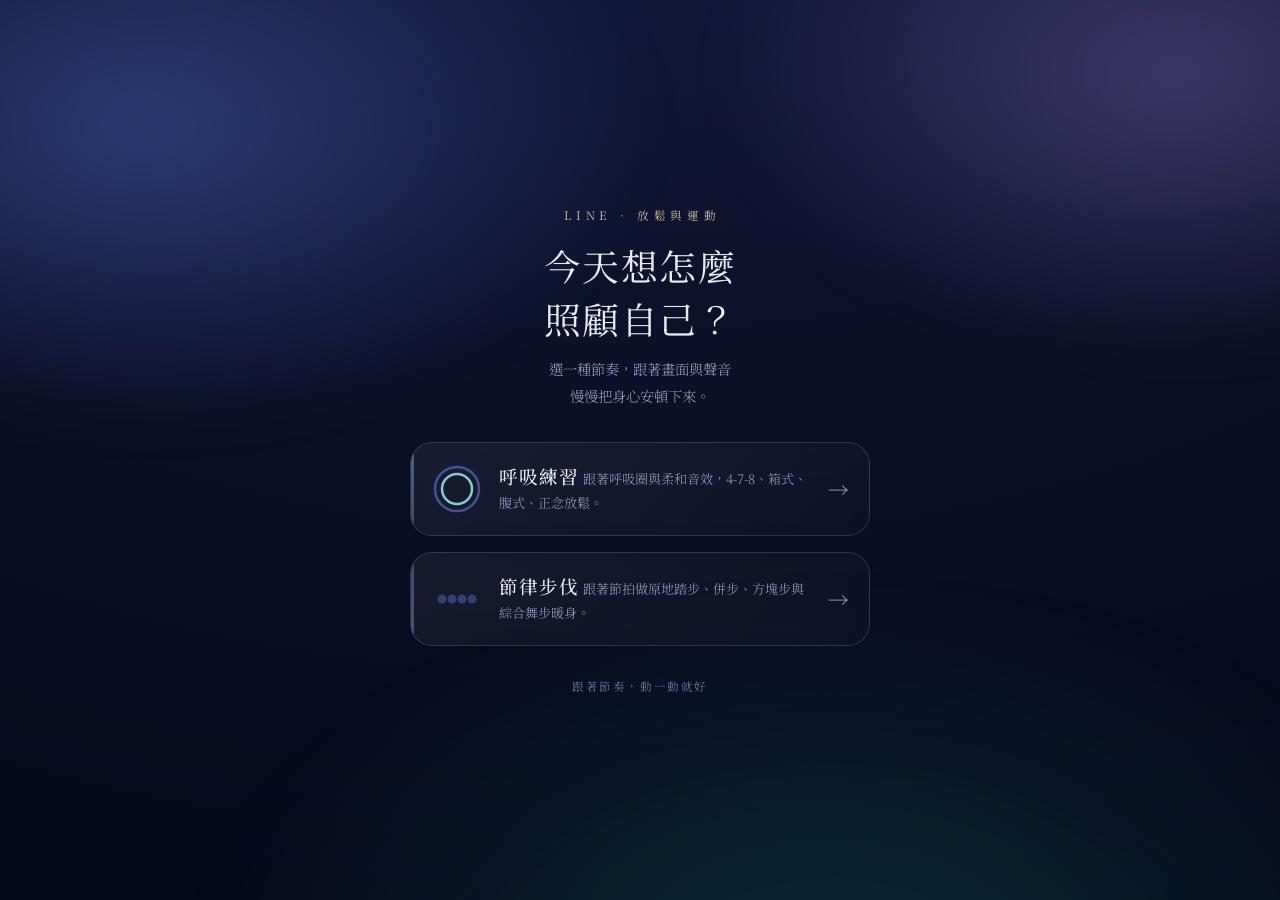
==== commit 634cbe33: "[REFACTOR] Move breathing app into breathing/; add root landing page Tidy the repo so each LIFF app " ====
--- a/index.html
+++ b/index.html
@@ -2,465 +2,142 @@
 <html lang="zh-Hant">
 <head>
   <meta charset="UTF-8" />
-  <meta name="viewport" content="width=device-width, initial-scale=1.0, maximum-scale=1.0, user-scalable=no, viewport-fit=cover" />
-  <title>呼吸練習 · 靜息</title>
+  <meta name="viewport" content="width=device-width, initial-scale=1.0, viewport-fit=cover" />
+  <title>律動 · 靜息</title>
 
-  <!-- 距離感與安定感的字體：中文 Noto Serif TC、數字 Cormorant Garamond -->
   <link rel="preconnect" href="https://fonts.googleapis.com" />
   <link rel="preconnect" href="https://fonts.gstatic.com" crossorigin />
   <link href="https://fonts.googleapis.com/css2?family=Cormorant+Garamond:wght@300;400;500&family=Noto+Serif+TC:wght@300;400;500;600&display=swap" rel="stylesheet" />
 
-  <link rel="stylesheet" href="css/style.css" />
+  <style>
+    :root {
+      --c-night: #0a0e23; --c-deep: #121a3a;
+      --c-mist: #e9ecf7; --c-mist-dim: #97a0c4;
+      --c-orb-a: #8fe3d6; --c-orb-b: #6f8bf0; --c-orb-c: #b89cf0; --c-accent: #f3d9a4;
+      --font-zh: 'Noto Serif TC', serif;
+      --ease: cubic-bezier(0.45, 0.05, 0.4, 0.95);
+    }
+    * { box-sizing: border-box; margin: 0; padding: 0; -webkit-tap-highlight-color: transparent; }
+    html, body { height: 100%; }
+    body {
+      font-family: var(--font-zh); color: var(--c-mist);
+      background: radial-gradient(140% 120% at 50% -10%, var(--c-deep) 0%, var(--c-night) 55%, #05071a 100%);
+      background-attachment: fixed;
+      -webkit-font-smoothing: antialiased; text-rendering: optimizeLegibility;
+      min-height: 100vh; min-height: 100dvh;
+      display: flex; flex-direction: column; align-items: center; justify-content: center;
+      text-align: center;
+      padding: max(28px, env(safe-area-inset-top)) 24px max(28px, env(safe-area-inset-bottom));
+    }
+    .aurora {
+      position: fixed; inset: -25%; z-index: 0; pointer-events: none;
+      background:
+        radial-gradient(38% 32% at 24% 26%, rgba(111,139,240,0.34), transparent 70%),
+        radial-gradient(34% 30% at 78% 22%, rgba(184,156,240,0.28), transparent 70%),
+        radial-gradient(46% 40% at 60% 90%, rgba(31,109,107,0.34), transparent 72%);
+      filter: blur(30px) saturate(120%);
+      animation: drift 26s var(--ease) infinite alternate;
+    }
+    @keyframes drift {
+      0%   { transform: translate3d(-3%,-2%,0) scale(1.05); opacity: 0.85; }
+      100% { transform: translate3d(4%,-3%,0) scale(1.1);  opacity: 0.7; }
+    }
+    .wrap { position: relative; z-index: 1; width: 100%; max-width: 460px; }
+    .eyebrow {
+      font-size: 0.72rem; letter-spacing: 0.42em; text-transform: uppercase;
+      color: var(--c-accent); opacity: 0.85; margin-bottom: 1rem; padding-left: 0.42em;
+    }
+    .title {
+      font-weight: 400; font-size: clamp(1.7rem, 7vw, 2.3rem);
+      line-height: 1.45; letter-spacing: 0.04em; margin-bottom: 0.6rem;
+    }
+    .lede {
+      font-size: 0.9rem; font-weight: 300; line-height: 1.9;
+      color: var(--c-mist-dim); margin-bottom: 2rem;
+    }
+    .cards { display: flex; flex-direction: column; gap: 16px; }
+    .card {
+      position: relative; display: flex; align-items: center; gap: 16px;
+      text-align: left; text-decoration: none; color: inherit;
+      padding: 20px 20px; border: 1px solid rgba(233,236,247,0.14); border-radius: 22px;
+      background: linear-gradient(135deg, rgba(255,255,255,0.06), rgba(255,255,255,0.02));
+      backdrop-filter: blur(8px); overflow: hidden;
+      transition: transform 0.4s var(--ease), border-color 0.4s, background 0.4s;
+      animation: rise 0.6s var(--ease) both;
+    }
+    .card:nth-child(2) { animation-delay: 0.12s; }
+    @keyframes rise { from { opacity: 0; transform: translateY(14px); } to { opacity: 1; transform: translateY(0); } }
+    .card::before {
+      content: ''; position: absolute; left: 0; top: 0; bottom: 0; width: 3px;
+      background: linear-gradient(var(--c-orb-a), var(--c-orb-b)); opacity: 0.4; transition: opacity 0.4s;
+    }
+    .card.step::before { background: linear-gradient(var(--c-orb-b), var(--c-orb-c)); }
+    .card:hover, .card:active { transform: translateY(-3px); border-color: rgba(143,227,214,0.5); background: linear-gradient(135deg, rgba(143,227,214,0.10), rgba(111,139,240,0.05)); }
+    .card:hover::before, .card:focus-visible::before { opacity: 1; }
+    .card:focus-visible { outline: 2px solid var(--c-orb-a); outline-offset: 3px; }
+    .glyph { flex: none; width: 52px; height: 52px; display: grid; place-items: center; }
+    .glyph svg { width: 100%; height: 100%; overflow: visible; }
+    .breath-ring { fill: none; stroke: var(--c-orb-a); stroke-width: 2.5; opacity: 0.9; transform-origin: center; animation: breathe 6s var(--ease) infinite; }
+    .breath-ring.r2 { stroke: var(--c-orb-b); opacity: 0.5; animation-delay: 0.6s; }
+    @keyframes breathe { 0%,100% { transform: scale(0.7); opacity: 0.5; } 50% { transform: scale(1); opacity: 0.95; } }
+    .beat { fill: var(--c-orb-b); opacity: 0.35; transform-origin: center; }
+    .beat.on { animation: pulse 1.4s steps(1) infinite; }
+    .beat.b1 { animation-delay: 0s; } .beat.b2 { animation-delay: 0.35s; }
+    .beat.b3 { animation-delay: 0.7s; } .beat.b4 { animation-delay: 1.05s; }
+    @keyframes pulse { 0%,25% { fill: var(--c-orb-a); opacity: 1; transform: scale(1.35); } 26%,100% { fill: var(--c-orb-b); opacity: 0.35; transform: scale(1); } }
+    .card-body { flex: 1; min-width: 0; }
+    .card-name { font-size: 1.16rem; font-weight: 500; letter-spacing: 0.05em; margin-bottom: 0.3rem; }
+    .card-desc { font-size: 0.82rem; font-weight: 300; line-height: 1.7; color: var(--c-mist-dim); }
+    .card-arrow { flex: none; color: var(--c-mist-dim); font-size: 1.3rem; transition: transform 0.3s var(--ease), color 0.3s; }
+    .card:hover .card-arrow { color: var(--c-orb-a); transform: translateX(3px); }
+    .foot { margin-top: 2rem; font-size: 0.72rem; letter-spacing: 0.14em; color: var(--c-mist-dim); opacity: 0.7; }
+    @media (prefers-reduced-motion: reduce) {
+      .aurora, .breath-ring, .beat.on, .card { animation: none; }
+      .card { opacity: 1; }
+    }
+  </style>
 </head>
 <body>
-  <!-- 背景：極光漂移 + 顆粒紋理 -->
   <div class="aurora" aria-hidden="true"></div>
-  <div class="grain" aria-hidden="true"></div>
 
-  <!-- 夜晚場景：月亮、星星、飛過的蝙蝠與貓頭鷹、停棲樹枝的貓頭鷹（皆為 SVG/CSS 生成） -->
-  <div class="night" aria-hidden="true">
-    <!-- 滿月（隱約微笑、緩緩呼吸） -->
-    <svg class="moon" viewBox="0 0 100 100">
-      <defs>
-        <radialGradient id="moonGrad" cx="38%" cy="34%" r="72%">
-          <stop offset="0%" stop-color="#fdf6de" />
-          <stop offset="60%" stop-color="#f0e2b2" />
-          <stop offset="100%" stop-color="#e3cf96" />
-        </radialGradient>
-      </defs>
-      <circle class="moon-disc" cx="50" cy="50" r="42" fill="url(#moonGrad)" />
-      <g class="moon-face">
-        <!-- 閉著的眼睛（向下的弧線） -->
-        <path d="M32 43 Q38 49 44 43" fill="none" stroke-width="3" stroke-linecap="round" />
-        <path d="M56 43 Q62 49 68 43" fill="none" stroke-width="3" stroke-linecap="round" />
-        <path d="M37 59 Q50 69 63 59" fill="none" stroke-width="3" stroke-linecap="round" />
-      </g>
-    </svg>
+  <main class="wrap">
+    <p class="eyebrow">LINE · 放鬆與運動</p>
+    <h1 class="title">今天想怎麼<br />照顧自己？</h1>
+    <p class="lede">選一種節奏，跟著畫面與聲音<br />慢慢把身心安頓下來。</p>
 
-    <!-- 星星（--x/--y 位置、--d 閃爍延遲） -->
-    <span class="star" style="--x:14%;--y:16%;--s:2px;--d:0s"></span>
-    <span class="star" style="--x:26%;--y:9%;--s:1.5px;--d:1.1s"></span>
-    <span class="star" style="--x:63%;--y:12%;--s:2.5px;--d:.5s"></span>
-    <span class="star" style="--x:82%;--y:20%;--s:1.5px;--d:1.8s"></span>
-    <span class="star" style="--x:47%;--y:7%;--s:2px;--d:2.4s"></span>
-    <span class="star" style="--x:91%;--y:38%;--s:2px;--d:1.4s"></span>
-    <span class="star" style="--x:8%;--y:34%;--s:1.5px;--d:3s"></span>
-    <span class="star" style="--x:72%;--y:28%;--s:1.5px;--d:.8s"></span>
+    <nav class="cards">
+      <a class="card breathe" href="breathing/">
+        <span class="glyph" aria-hidden="true">
+          <svg viewBox="0 0 52 52">
+            <circle class="breath-ring r1" cx="26" cy="26" r="15" />
+            <circle class="breath-ring r2" cx="26" cy="26" r="22" />
+          </svg>
+        </span>
+        <span class="card-body">
+          <span class="card-name">呼吸練習</span>
+          <span class="card-desc">跟著呼吸圈與柔和音效，4-7-8、箱式、腹式、正念放鬆。</span>
+        </span>
+        <span class="card-arrow" aria-hidden="true">→</span>
+      </a>
 
-    <!-- 飛過的蝙蝠 -->
-    <svg class="bat bat-1" viewBox="0 0 80 40"><g class="wings">
-      <ellipse cx="40" cy="21" rx="2.6" ry="4.6"/>
-      <path d="M40 22 C36 12 30 14 24 9 C25 15 19 17 13 15 C19 19 18 25 24 24 C30 23 35 24 40 26 Z
-               M40 22 C44 12 50 14 56 9 C55 15 61 17 67 15 C61 19 62 25 56 24 C50 23 45 24 40 26 Z"/>    </g></svg>
-    <svg class="bat bat-2" viewBox="0 0 80 40"><g class="wings">
-      <ellipse cx="40" cy="21" rx="2.6" ry="4.6"/>
-      <path d="M40 22 C36 12 30 14 24 9 C25 15 19 17 13 15 C19 19 18 25 24 24 C30 23 35 24 40 26 Z
-               M40 22 C44 12 50 14 56 9 C55 15 61 17 67 15 C61 19 62 25 56 24 C50 23 45 24 40 26 Z"/>    </g></svg>
-    <svg class="bat bat-3" viewBox="0 0 80 40"><g class="wings">
-      <ellipse cx="40" cy="21" rx="2.6" ry="4.6"/>
-      <path d="M40 22 C36 12 30 14 24 9 C25 15 19 17 13 15 C19 19 18 25 24 24 C30 23 35 24 40 26 Z
-               M40 22 C44 12 50 14 56 9 C55 15 61 17 67 15 C61 19 62 25 56 24 C50 23 45 24 40 26 Z"/>    </g></svg>
+      <a class="card step" href="step/">
+        <span class="glyph" aria-hidden="true">
+          <svg viewBox="0 0 52 52">
+            <circle class="beat on b1" cx="11" cy="26" r="4.5" />
+            <circle class="beat on b2" cx="21" cy="26" r="4.5" />
+            <circle class="beat on b3" cx="31" cy="26" r="4.5" />
+            <circle class="beat on b4" cx="41" cy="26" r="4.5" />
+          </svg>
+        </span>
+        <span class="card-body">
+          <span class="card-name">節律步伐</span>
+          <span class="card-desc">跟著節拍做原地踏步、併步、方塊步與綜合舞步暖身。</span>
+        </span>
+        <span class="card-arrow" aria-hidden="true">→</span>
+      </a>
+    </nav>
 
-    <!-- 飛過的鳥（成對） -->
-    <svg class="bird bird-1" viewBox="0 0 60 24"><g class="wings">
-      <ellipse cx="30" cy="12" rx="2.4" ry="3.2"/>
-      <path d="M30 12 C24 5 16 6 8 11 C15 9 22 11 30 14 C38 11 45 9 52 11 C44 6 36 5 30 12 Z"/>
-    </g></svg>
-    <svg class="bird bird-2" viewBox="0 0 60 24"><g class="wings">
-      <ellipse cx="30" cy="12" rx="2.4" ry="3.2"/>
-      <path d="M30 12 C24 5 16 6 8 11 C15 9 22 11 30 14 C38 11 45 9 52 11 C44 6 36 5 30 12 Z"/>
-    </g></svg>
-
-    <!-- 滑翔的貓頭鷹 -->
-    <svg class="owl-fly" viewBox="0 0 90 44"><g class="wings">
-      <ellipse cx="45" cy="24" rx="3" ry="5"/>
-      <path d="M45 22 C38 10 26 12 14 6 C18 16 8 20 2 20 C12 24 14 30 24 28 C34 26 40 26 45 28 Z
-               M45 22 C52 10 64 12 76 6 C72 16 82 20 88 20 C78 24 76 30 66 28 C56 26 50 26 45 28 Z"/>    </g></svg>
-
-    <!-- 樹枝與停棲的貓頭鷹（右下角） -->
-    <svg class="branch" viewBox="0 0 340 170" preserveAspectRatio="xMaxYMax meet">
-      <defs>
-        <!-- 讓輪廓變毛茸茸的位移濾鏡 -->
-        <filter id="fuzzy" x="-25%" y="-25%" width="150%" height="150%">
-          <feTurbulence type="fractalNoise" baseFrequency="0.9" numOctaves="2" seed="7" result="n"/>
-          <feDisplacementMap in="SourceGraphic" in2="n" scale="3.5" xChannelSelector="R" yChannelSelector="G"/>
-        </filter>
-      </defs>
-      <path class="bough" d="M340 92 C286 86 236 78 186 84 C150 88 120 82 92 96 M186 84 C160 70 150 60 138 46 M120 88 C104 82 92 74 84 62"
-            fill="none" stroke-width="7" stroke-linecap="round"/>
-      <!-- 小葉 -->
-      <path class="leaf" d="M138 46 q-8 -8 -2 -16 q8 6 2 16 Z"/>
-      <path class="leaf" d="M84 62 q-9 -5 -6 -15 q9 4 6 15 Z"/>
-
-      <!-- 貓頭鷹 A -->
-      <g class="owl owl-a" transform="translate(150 30)">
-        <path class="owl-sil" filter="url(#fuzzy)" d="M20 2 L28 -5 L34 8 C37 14 38 20 38 26 C48 42 36 62 20 62 C4 62 -8 42 2 26 C2 20 3 14 6 8 L12 -5 L20 2 Z"/>
-        <circle class="owl-eye" cx="13" cy="15" r="3.4"/>
-        <circle class="owl-eye" cx="27" cy="15" r="3.4"/>
-        <path class="owl-beak" d="M17.5 22 h5 l-2.5 4 z"/>
-        <g class="owl-claw">
-          <path d="M12 58 q-1 2.5 -1.5 4 M14 58 q0 2.5 0 4 M16 58 q1 2.5 1.5 4"/>
-          <path d="M24 58 q-1 2.5 -1.5 4 M26 58 q0 2.5 0 4 M28 58 q1 2.5 1.5 4"/>
-        </g>
-      </g>
-
-      <!-- 貓頭鷹 B（較小） -->
-      <g class="owl owl-b" transform="translate(236 36) scale(0.8)">
-        <path class="owl-sil" filter="url(#fuzzy)" d="M20 2 L28 -5 L34 8 C37 14 38 20 38 26 C48 42 36 62 20 62 C4 62 -8 42 2 26 C2 20 3 14 6 8 L12 -5 L20 2 Z"/>
-        <circle class="owl-eye" cx="13" cy="15" r="3.4"/>
-        <circle class="owl-eye" cx="27" cy="15" r="3.4"/>
-        <path class="owl-beak" d="M17.5 22 h5 l-2.5 4 z"/>
-        <g class="owl-claw">
-          <path d="M12 58 q-1 2.5 -1.5 4 M14 58 q0 2.5 0 4 M16 58 q1 2.5 1.5 4"/>
-          <path d="M24 58 q-1 2.5 -1.5 4 M26 58 q0 2.5 0 4 M28 58 q1 2.5 1.5 4"/>
-        </g>
-      </g>
-    </svg>
-  </div>
-
-  <!-- 早晨場景：微笑太陽、樹上的無尾熊、隨風散出的光點（皆為 SVG/CSS 生成） -->
-  <div class="day" aria-hidden="true">
-    <!-- 微笑的太陽 -->
-    <svg class="sun" viewBox="0 0 120 120">
-      <defs>
-        <radialGradient id="sunGrad" cx="42%" cy="38%" r="65%">
-          <stop offset="0%" stop-color="#fff6c2" />
-          <stop offset="55%" stop-color="#ffd24d" />
-          <stop offset="100%" stop-color="#ffb020" />
-        </radialGradient>
-      </defs>
-      <g class="sun-rays" stroke="#ffc84d" stroke-width="4" stroke-linecap="round">
-        <line x1="60" y1="6" x2="60" y2="20" transform="rotate(0 60 60)" />
-        <line x1="60" y1="6" x2="60" y2="20" transform="rotate(45 60 60)" />
-        <line x1="60" y1="6" x2="60" y2="20" transform="rotate(90 60 60)" />
-        <line x1="60" y1="6" x2="60" y2="20" transform="rotate(135 60 60)" />
-        <line x1="60" y1="6" x2="60" y2="20" transform="rotate(180 60 60)" />
-        <line x1="60" y1="6" x2="60" y2="20" transform="rotate(225 60 60)" />
-        <line x1="60" y1="6" x2="60" y2="20" transform="rotate(270 60 60)" />
-        <line x1="60" y1="6" x2="60" y2="20" transform="rotate(315 60 60)" />
-      </g>
-      <circle class="sun-disc" cx="60" cy="60" r="32" fill="url(#sunGrad)" />
-      <g class="sun-face">
-        <circle cx="51" cy="56" r="3" />
-        <circle cx="69" cy="56" r="3" />
-        <path d="M49 66 Q60 76 71 66" fill="none" stroke-width="3.5" stroke-linecap="round" />
-      </g>
-    </svg>
-
-    <!-- 樹與抱著樹幹的無尾熊（右下角） -->
-    <svg class="tree" viewBox="0 0 320 210" preserveAspectRatio="xMaxYMax meet">
-      <path class="trunk" d="M264 210 C260 168 259 138 270 110 M266 132 C252 126 244 128 234 120"
-            fill="none" stroke-width="13" stroke-linecap="round"/>
-      <g class="foliage">
-        <circle cx="258" cy="64" r="23"/>
-        <circle cx="288" cy="74" r="20"/>
-        <circle cx="236" cy="102" r="25"/>
-        <circle cx="298" cy="104" r="23"/>
-        <circle cx="270" cy="88" r="32"/>
-      </g>
-      <g class="koala" transform="translate(240 132)">
-        <circle class="koala-ear" cx="4" cy="8" r="9"/>
-        <circle class="koala-ear" cx="40" cy="8" r="9"/>
-        <circle class="koala-ear-in" cx="4" cy="8" r="4.5"/>
-        <circle class="koala-ear-in" cx="40" cy="8" r="4.5"/>
-        <circle class="koala-body" cx="22" cy="40" r="18"/>
-        <circle class="koala-head" cx="22" cy="16" r="15"/>
-        <ellipse class="koala-nose" cx="22" cy="19" rx="5" ry="6.5"/>
-        <circle class="koala-eye" cx="15" cy="12" r="1.8"/>
-        <circle class="koala-eye" cx="29" cy="12" r="1.8"/>
-      </g>
-    </svg>
-
-    <!-- 隨風散出的光點（延遲成陣，像一陣陣的風） -->
-    <span class="spark" style="--sx:78%;--sy:64%;--sz:5px;--dur:7s;--delay:0s"></span>
-    <span class="spark" style="--sx:84%;--sy:72%;--sz:4px;--dur:8s;--delay:0.6s"></span>
-    <span class="spark" style="--sx:72%;--sy:78%;--sz:6px;--dur:9s;--delay:1.2s"></span>
-    <span class="spark" style="--sx:88%;--sy:60%;--sz:4px;--dur:7.5s;--delay:3.4s"></span>
-    <span class="spark" style="--sx:80%;--sy:82%;--sz:5px;--dur:8.5s;--delay:4s"></span>
-    <span class="spark" style="--sx:68%;--sy:70%;--sz:4px;--dur:9s;--delay:4.6s"></span>
-    <span class="spark" style="--sx:90%;--sy:76%;--sz:5px;--dur:8s;--delay:6.2s"></span>
-    <span class="spark" style="--sx:76%;--sy:66%;--sz:4px;--dur:7s;--delay:6.8s"></span>
-  </div>
-
-  <main class="stage">
-
-    <!-- 畫面 0：首頁選單（直接開啟／未指定呼吸法時顯示；Flex 深連結會略過此頁） -->
-    <section id="screen-menu" class="screen">
-      <p class="eyebrow">靜息 · BREATHE</p>
-      <h1 class="menu-title">選一種呼吸<br />讓自己慢下來</h1>
-      <ul class="mode-list" id="mode-list"><!-- JS 依 patterns 產生 --></ul>
-    </section>
-
-    <!-- 畫面 1：引導（呼吸法由 Flex message 帶 ?type= 進入；開始/重新開始皆在此） -->
-    <section id="screen-guide" class="screen">
-      <button class="guide-back" id="btn-menu" aria-label="返回選單">‹ 選單</button>
-      <p class="eyebrow">呼吸練習</p>
-      <h2 class="guide-title" id="guide-title">4-7-8 呼吸法</h2>
-      <p class="guide-sub" id="guide-sub"></p>
-
-      <div class="orb-wrap">
-        <div class="orb-halo" id="orb-halo"></div>
-        <div class="orb" id="orb">
-          <div class="orb-inner">
-            <span class="phase-label" id="phase-label">準備</span>
-            <span class="phase-count" id="phase-count">—</span>
-          </div>
-        </div>
-      </div>
-
-      <p class="phase-hint" id="phase-hint"></p>
-
-      <div class="controls">
-        <button class="btn-primary" id="btn-start">開始</button>
-        <div class="ctl-row" id="ctl-row">
-          <button class="ctl" id="btn-pause" aria-label="暫停或繼續">暫停</button>
-          <button class="ctl" id="btn-sound" aria-label="音效開關">♪ 音效</button>
-          <button class="ctl" id="btn-stop" aria-label="結束">結束</button>
-        </div>
-      </div>
-    </section>
-
-    <!-- 畫面 2：完成（滿版） -->
-    <section id="screen-done" class="screen">
-      <div class="done-card">
-        <div class="done-mark">🌿</div>
-        <h2 class="done-title">完成</h2>
-        <p class="done-sub">願你帶著這份平靜，繼續今天。</p>
-        <button class="btn-primary" id="btn-again">再做一次</button>
-        <button class="btn-ghost" id="btn-close">關閉</button>
-      </div>
-    </section>
-
+    <p class="foot">跟著節奏，動一動就好</p>
   </main>
-
-  <!-- LINE LIFF SDK -->
-  <script src="https://static.line-scdn.net/liff/edge/2/sdk.js"></script>
-
-  <!-- 應用程式模組 -->
-  <script src="js/patterns.js"></script>
-  <script src="js/audio.js"></script>
-  <script src="js/breathing.js"></script>
-  <script src="js/liff-init.js"></script>
-
-  <!-- 介面接線（DOM × 引擎 × LIFF） -->
-  <script>
-    (function () {
-      const screens = {
-        menu: document.getElementById('screen-menu'),
-        guide: document.getElementById('screen-guide'),
-        done: document.getElementById('screen-done'),
-      };
-
-      const el = {
-        modeList: document.getElementById('mode-list'),
-        btnMenu: document.getElementById('btn-menu'),
-        guideEl: document.getElementById('screen-guide'),
-        guideTitle: document.getElementById('guide-title'),
-        guideSub: document.getElementById('guide-sub'),
-        orb: document.getElementById('orb'),
-        halo: document.getElementById('orb-halo'),
-        phaseLabel: document.getElementById('phase-label'),
-        phaseCount: document.getElementById('phase-count'),
-        phaseHint: document.getElementById('phase-hint'),
-        btnStart: document.getElementById('btn-start'),
-        btnPause: document.getElementById('btn-pause'),
-        btnSound: document.getElementById('btn-sound'),
-        btnStop: document.getElementById('btn-stop'),
-        btnAgain: document.getElementById('btn-again'),
-        btnClose: document.getElementById('btn-close'),
-      };
-
-      const audio = new window.BreathAudio();
-      let engine = null;
-      let currentType = window.DEFAULT_PATTERN;
-      let currentScreen = null;
-      let cameFromMenu = false; // 由首頁選單進入時，引導畫面顯示「返回選單」
-
-      const DIFF_LEVEL = { '入門': 1, '初級': 2, '中級': 3 };
-
-      // —— 上下滑動轉場 ——
-      // dir='down'：目標從下方滑入（往下到完成頁）；dir='up'：目標從上方滑入（往上回引導頁）
-      function activate(name, dir) {
-        const target = screens[name];
-        if (currentScreen === target) return;
-
-        if (!currentScreen) {
-          target.classList.add('is-active');
-          currentScreen = target;
-          return;
-        }
-
-        const prev = currentScreen;
-        target.classList.remove('is-active', 'above', 'below');
-        target.classList.add(dir === 'down' ? 'below' : 'above'); // 進場起點
-        prev.classList.remove('is-active');
-        prev.classList.add(dir === 'down' ? 'above' : 'below');    // 舊畫面退場方向
-
-        requestAnimationFrame(() => requestAnimationFrame(() => {
-          target.classList.remove('above', 'below');
-          target.classList.add('is-active');
-        }));
-        currentScreen = target;
-      }
-
-      // —— 呼吸圈回到待機狀態 ——
-      function setOrbIdle() {
-        el.orb.classList.remove('paused');
-        el.orb.style.transitionDuration = '0.6s';
-        el.halo.style.transitionDuration = '0.6s';
-        el.orb.style.transform = 'scale(0.5)';
-        el.halo.style.transform = 'scale(0.62)';
-        el.halo.style.opacity = '0.4';
-        el.phaseLabel.textContent = '準備';
-        el.phaseCount.textContent = '—';
-        el.phaseHint.textContent = '';
-      }
-
-      // —— 首頁選單 ——
-      function durationText(p) {
-        const total = p.phases.reduce((a, ph) => a + ph.sec, 0) * p.cycles;
-        const mins = Math.round(total / 60);
-        return p.cycles + ' 個循環 · 約 ' + (mins < 1 ? '不到 1' : mins) + ' 分鐘';
-      }
-
-      function buildMenu() {
-        el.modeList.innerHTML = '';
-        Object.values(window.BREATHING_PATTERNS).forEach((p, i) => {
-          const li = document.createElement('li');
-          li.className = 'mode-item';
-          li.style.setProperty('--i', i);
-          const lvl = DIFF_LEVEL[p.difficulty] || 1;
-          li.innerHTML =
-            '<div class="mode-head">' +
-              '<span class="mode-name">' + p.name + '</span>' +
-              '<span class="mode-diff diff-' + lvl + '">' + p.difficulty + '</span>' +
-            '</div>' +
-            '<p class="mode-intro">' + p.intro + '</p>' +
-            '<p class="mode-situation">適合：' + p.situation + '</p>' +
-            '<p class="mode-meta">' + durationText(p) + '</p>';
-          li.addEventListener('click', () => selectFromMenu(p.id));
-          el.modeList.appendChild(li);
-        });
-      }
-
-      function selectFromMenu(type) {
-        cameFromMenu = true;
-        loadGuide(type);
-        activate('guide', 'down'); // 往下進入引導畫面
-      }
-
-      // —— 載入某呼吸法到引導畫面（待機） ——
-      function loadGuide(type) {
-        currentType = type;
-        const p = window.BREATHING_PATTERNS[type];
-        el.guideTitle.textContent = p.name;
-        el.guideSub.textContent = durationText(p);
-        el.guideEl.classList.remove('running');
-        el.guideEl.classList.toggle('from-menu', cameFromMenu); // 有選單來源才顯示返回鍵
-        el.btnStart.textContent = '開始';
-        setOrbIdle();
-      }
-
-      // —— 開始 / 重新開始（同一顆按鈕） ——
-      function startRun() {
-        if (engine) engine.stop();
-        const pattern = window.BREATHING_PATTERNS[currentType];
-
-        el.guideEl.classList.add('running');
-        el.btnStart.textContent = '重新開始';
-        el.btnPause.textContent = '暫停';
-        setOrbIdle(); // 讓第一次吸氣從小圈擴起
-
-        engine = new window.BreathingEngine(pattern, {
-          onPhaseStart(phase, cycleIndex, totalCycles) {
-            el.guideSub.textContent = '第 ' + (cycleIndex + 1) + ' / ' + totalCycles + ' 循環';
-            el.phaseLabel.textContent = phase.label;
-            el.phaseHint.textContent = phase.hint || '';
-            // 呼吸圈：轉場時間 = 該階段秒數，與引導同步
-            el.orb.style.transitionDuration = phase.sec + 's';
-            el.halo.style.transitionDuration = phase.sec + 's';
-            el.orb.style.transform = 'scale(' + phase.scale + ')';
-            el.halo.style.transform = 'scale(' + (phase.scale * 1.25) + ')';
-            el.halo.style.opacity = phase.scale > 0.7 ? '0.9' : '0.45';
-            audio.cue(phase.tone);
-          },
-          onTick(remainingSec) {
-            el.phaseCount.textContent = remainingSec;
-          },
-          onComplete() {
-            audio.cue(528, 1.2);
-            finishToDone();
-          },
-        });
-        engine.start();
-      }
-
-      function finishToDone() {
-        el.guideEl.classList.remove('running');
-        activate('done', 'down'); // 自動往下跳到完成頁
-      }
-
-      // —— 事件 ——
-      el.btnStart.addEventListener('click', async () => {
-        await audio.unlock(); // 必須在使用者手勢中啟動 AudioContext
-        startRun();           // 第一次=開始；之後=重新開始
-      });
-
-      el.btnPause.addEventListener('click', () => {
-        if (!engine) return;
-        const paused = engine.togglePause();
-        el.btnPause.textContent = paused ? '繼續' : '暫停';
-        el.orb.classList.toggle('paused', paused);
-      });
-
-      el.btnSound.addEventListener('click', () => {
-        audio.enabled = !audio.enabled;
-        el.btnSound.classList.toggle('off', !audio.enabled);
-        el.btnSound.textContent = audio.enabled ? '♪ 音效' : '♪ 靜音';
-      });
-
-      el.btnStop.addEventListener('click', () => {
-        if (engine) engine.stop();
-        finishToDone(); // 按結束 → 自動往下跳到完成頁
-      });
-
-      el.btnAgain.addEventListener('click', () => {
-        loadGuide(currentType);   // 重置引導畫面，開始鈕回到「開始」
-        activate('guide', 'up');  // 自動往上跳回引導畫面
-      });
-
-      el.btnClose.addEventListener('click', () => window.AppLiff.close());
-
-      el.btnMenu.addEventListener('click', () => {
-        if (engine) engine.stop();
-        activate('menu', 'up'); // 往上返回首頁選單
-      });
-
-      // —— 啟動 ——
-      // Flex 深連結帶 ?type= → 直接進入該呼吸法的引導畫面。
-      // 未指定（直接開啟首頁）→ 顯示呼吸法選單。
-      // 背景主題：?bg=morning/night 優先，否則依時間（6–18 點為早晨）。
-      function pickTheme() {
-        const bg = new URLSearchParams(window.location.search).get('bg');
-        if (bg === 'morning' || bg === 'day') return 'morning';
-        if (bg === 'night') return 'night';
-        const h = new Date().getHours();
-        return (h >= 6 && h < 18) ? 'morning' : 'night';
-      }
-
-      (async function boot() {
-        document.body.classList.add('theme-' + pickTheme());
-        await window.AppLiff.init();
-        buildMenu();
-        if (window.AppLiff.hasType()) {
-          cameFromMenu = false;
-          loadGuide(window.AppLiff.getType());
-          activate('guide');
-        } else {
-          activate('menu');
-        }
-      })();
-    })();
-  </script>
 </body>
 </html>
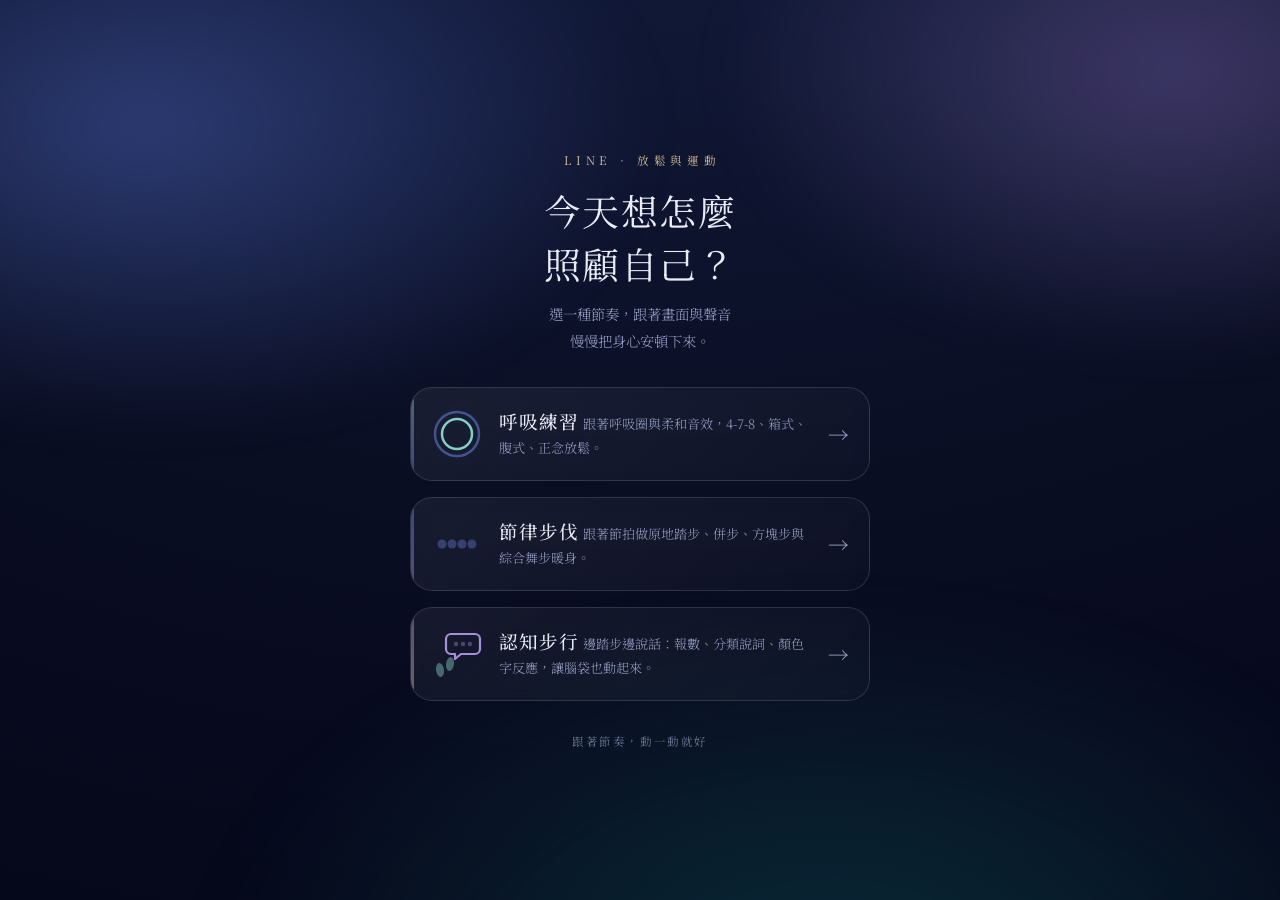
==== commit feaa684c: "[FEATURE]add congnition walk" ====
--- a/index.html
+++ b/index.html
@@ -66,12 +66,14 @@
       animation: rise 0.6s var(--ease) both;
     }
     .card:nth-child(2) { animation-delay: 0.12s; }
+    .card:nth-child(3) { animation-delay: 0.24s; }
     @keyframes rise { from { opacity: 0; transform: translateY(14px); } to { opacity: 1; transform: translateY(0); } }
     .card::before {
       content: ''; position: absolute; left: 0; top: 0; bottom: 0; width: 3px;
       background: linear-gradient(var(--c-orb-a), var(--c-orb-b)); opacity: 0.4; transition: opacity 0.4s;
     }
     .card.step::before { background: linear-gradient(var(--c-orb-b), var(--c-orb-c)); }
+    .card.walk::before { background: linear-gradient(var(--c-orb-c), var(--c-accent)); }
     .card:hover, .card:active { transform: translateY(-3px); border-color: rgba(143,227,214,0.5); background: linear-gradient(135deg, rgba(143,227,214,0.10), rgba(111,139,240,0.05)); }
     .card:hover::before, .card:focus-visible::before { opacity: 1; }
     .card:focus-visible { outline: 2px solid var(--c-orb-a); outline-offset: 3px; }
@@ -85,6 +87,13 @@
     .beat.b1 { animation-delay: 0s; } .beat.b2 { animation-delay: 0.35s; }
     .beat.b3 { animation-delay: 0.7s; } .beat.b4 { animation-delay: 1.05s; }
     @keyframes pulse { 0%,25% { fill: var(--c-orb-a); opacity: 1; transform: scale(1.35); } 26%,100% { fill: var(--c-orb-b); opacity: 0.35; transform: scale(1); } }
+    .bubble { fill: none; stroke: var(--c-orb-c); stroke-width: 2.2; stroke-linejoin: round; opacity: 0.9; }
+    .say { fill: var(--c-orb-c); opacity: 0.35; animation: say 1.8s ease-in-out infinite; }
+    .say.s2 { animation-delay: 0.3s; } .say.s3 { animation-delay: 0.6s; }
+    @keyframes say { 0%,60%,100% { opacity: 0.35; } 30% { opacity: 1; } }
+    .print { fill: var(--c-orb-a); opacity: 0.4; animation: tread 1.4s steps(1) infinite; }
+    .print.p2 { animation-delay: 0.7s; }
+    @keyframes tread { 0%,49% { opacity: 1; } 50%,100% { opacity: 0.4; } }
     .card-body { flex: 1; min-width: 0; }
     .card-name { font-size: 1.16rem; font-weight: 500; letter-spacing: 0.05em; margin-bottom: 0.3rem; }
     .card-desc { font-size: 0.82rem; font-weight: 300; line-height: 1.7; color: var(--c-mist-dim); }
@@ -92,7 +101,7 @@
     .card:hover .card-arrow { color: var(--c-orb-a); transform: translateX(3px); }
     .foot { margin-top: 2rem; font-size: 0.72rem; letter-spacing: 0.14em; color: var(--c-mist-dim); opacity: 0.7; }
     @media (prefers-reduced-motion: reduce) {
-      .aurora, .breath-ring, .beat.on, .card { animation: none; }
+      .aurora, .breath-ring, .beat.on, .card, .say, .print { animation: none; }
       .card { opacity: 1; }
     }
   </style>
@@ -135,6 +144,24 @@
         </span>
         <span class="card-arrow" aria-hidden="true">→</span>
       </a>
+
+      <a class="card walk" href="walk/">
+        <span class="glyph" aria-hidden="true">
+          <svg viewBox="0 0 52 52">
+            <path class="bubble" d="M20 6 h24 a5 5 0 0 1 5 5 v10 a5 5 0 0 1 -5 5 h-14 l-6 5 v-5 h-4 a5 5 0 0 1 -5 -5 v-10 a5 5 0 0 1 5 -5 z" />
+            <circle class="say s1" cx="25" cy="16" r="2.2" />
+            <circle class="say s2" cx="32" cy="16" r="2.2" />
+            <circle class="say s3" cx="39" cy="16" r="2.2" />
+            <ellipse class="print p1" cx="9" cy="42" rx="4" ry="7" transform="rotate(-8 9 42)" />
+            <ellipse class="print p2" cx="19" cy="36" rx="4" ry="7" transform="rotate(8 19 36)" />
+          </svg>
+        </span>
+        <span class="card-body">
+          <span class="card-name">認知步行</span>
+          <span class="card-desc">邊踏步邊說話：報數、分類說詞、顏色字反應，讓腦袋也動起來。</span>
+        </span>
+        <span class="card-arrow" aria-hidden="true">→</span>
+      </a>
     </nav>
 
     <p class="foot">跟著節奏，動一動就好</p>
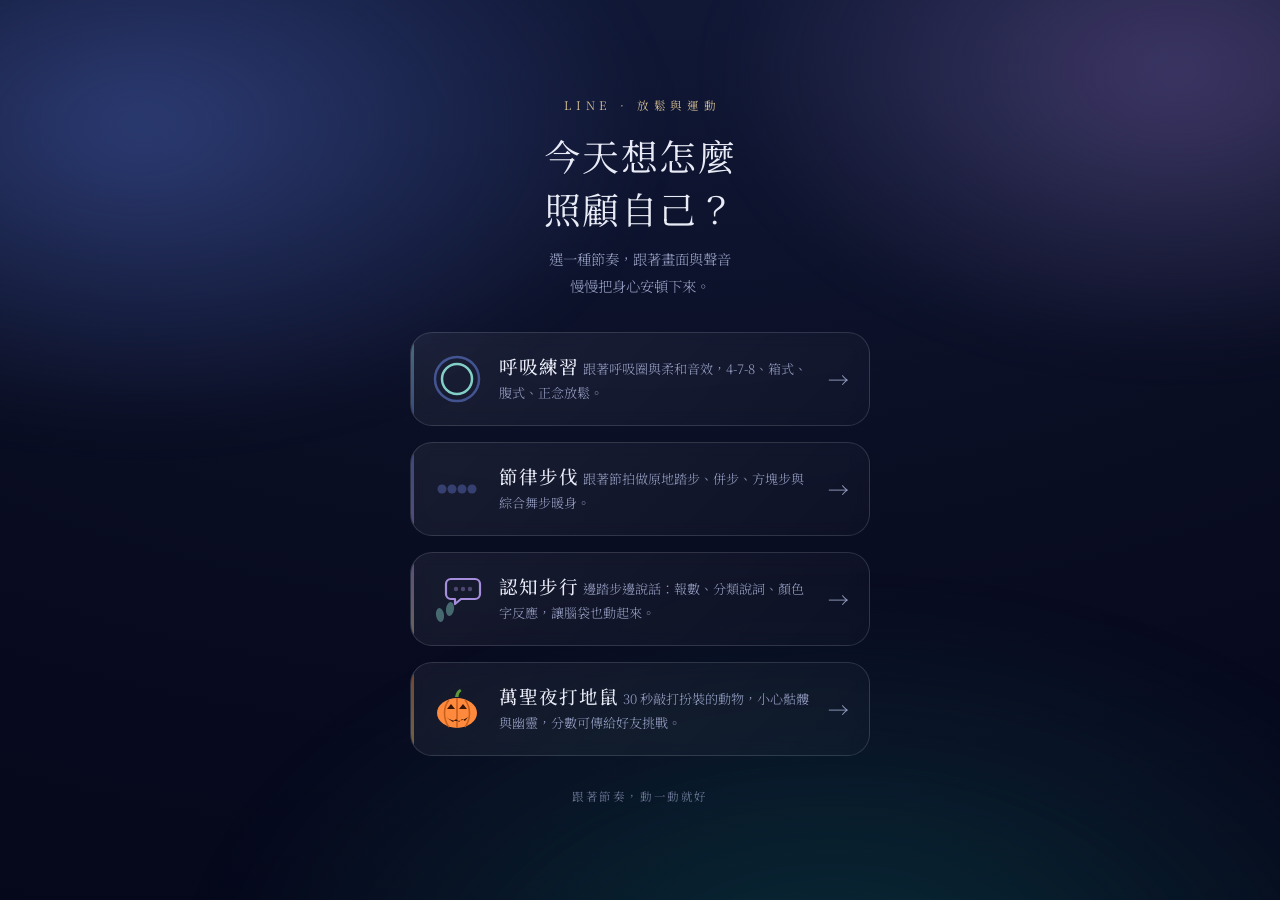
==== commit 0bf42732: "[FEATURE]add cognitive walking practice and halloween game liff" ====
--- a/index.html
+++ b/index.html
@@ -67,6 +67,7 @@
     }
     .card:nth-child(2) { animation-delay: 0.12s; }
     .card:nth-child(3) { animation-delay: 0.24s; }
+    .card:nth-child(4) { animation-delay: 0.36s; }
     @keyframes rise { from { opacity: 0; transform: translateY(14px); } to { opacity: 1; transform: translateY(0); } }
     .card::before {
       content: ''; position: absolute; left: 0; top: 0; bottom: 0; width: 3px;
@@ -74,6 +75,7 @@
     }
     .card.step::before { background: linear-gradient(var(--c-orb-b), var(--c-orb-c)); }
     .card.walk::before { background: linear-gradient(var(--c-orb-c), var(--c-accent)); }
+    .card.halloween::before { background: linear-gradient(#ff8a3d, #ffd76a); }
     .card:hover, .card:active { transform: translateY(-3px); border-color: rgba(143,227,214,0.5); background: linear-gradient(135deg, rgba(143,227,214,0.10), rgba(111,139,240,0.05)); }
     .card:hover::before, .card:focus-visible::before { opacity: 1; }
     .card:focus-visible { outline: 2px solid var(--c-orb-a); outline-offset: 3px; }
@@ -94,6 +96,11 @@
     .print { fill: var(--c-orb-a); opacity: 0.4; animation: tread 1.4s steps(1) infinite; }
     .print.p2 { animation-delay: 0.7s; }
     @keyframes tread { 0%,49% { opacity: 1; } 50%,100% { opacity: 0.4; } }
+    .pumpkin { fill: #ff8a3d; transform-origin: 26px 44px; animation: wobble 2.4s ease-in-out infinite; }
+    .pumpkin-rib { fill: none; stroke: #c9601c; stroke-width: 1.6; }
+    .pumpkin-face { fill: #3a1606; }
+    .pumpkin-stem { fill: #5d9b3a; }
+    @keyframes wobble { 0%,100% { transform: rotate(-4deg); } 50% { transform: rotate(4deg); } }
     .card-body { flex: 1; min-width: 0; }
     .card-name { font-size: 1.16rem; font-weight: 500; letter-spacing: 0.05em; margin-bottom: 0.3rem; }
     .card-desc { font-size: 0.82rem; font-weight: 300; line-height: 1.7; color: var(--c-mist-dim); }
@@ -101,7 +108,7 @@
     .card:hover .card-arrow { color: var(--c-orb-a); transform: translateX(3px); }
     .foot { margin-top: 2rem; font-size: 0.72rem; letter-spacing: 0.14em; color: var(--c-mist-dim); opacity: 0.7; }
     @media (prefers-reduced-motion: reduce) {
-      .aurora, .breath-ring, .beat.on, .card, .say, .print { animation: none; }
+      .aurora, .breath-ring, .beat.on, .card, .say, .print, .pumpkin { animation: none; }
       .card { opacity: 1; }
     }
   </style>
@@ -162,6 +169,24 @@
         </span>
         <span class="card-arrow" aria-hidden="true">→</span>
       </a>
+
+      <a class="card halloween" href="halloween/">
+        <span class="glyph" aria-hidden="true">
+          <svg viewBox="0 0 52 52">
+            <g class="pumpkin">
+              <path class="pumpkin-stem" d="M24 14 q1 -6 5 -8 l1.5 2 q-3 2 -3 6 z" />
+              <ellipse cx="26" cy="30" rx="20" ry="15" />
+              <path class="pumpkin-rib" d="M18 17 C12 24 12 36 18 44 M26 15 V45 M34 17 C40 24 40 36 34 44" />
+              <path class="pumpkin-face" d="M16 26 l4 -5 l4 5 z M28 26 l4 -5 l4 5 z M15 34 q11 8 22 0 l-3 4 l-3 -2 l-3 3 l-3 -3 l-3 3 l-3 -2 z" />
+            </g>
+          </svg>
+        </span>
+        <span class="card-body">
+          <span class="card-name">萬聖夜打地鼠</span>
+          <span class="card-desc">30 秒敲打扮裝的動物，小心骷髏與幽靈，分數可傳給好友挑戰。</span>
+        </span>
+        <span class="card-arrow" aria-hidden="true">→</span>
+      </a>
     </nav>
 
     <p class="foot">跟著節奏，動一動就好</p>
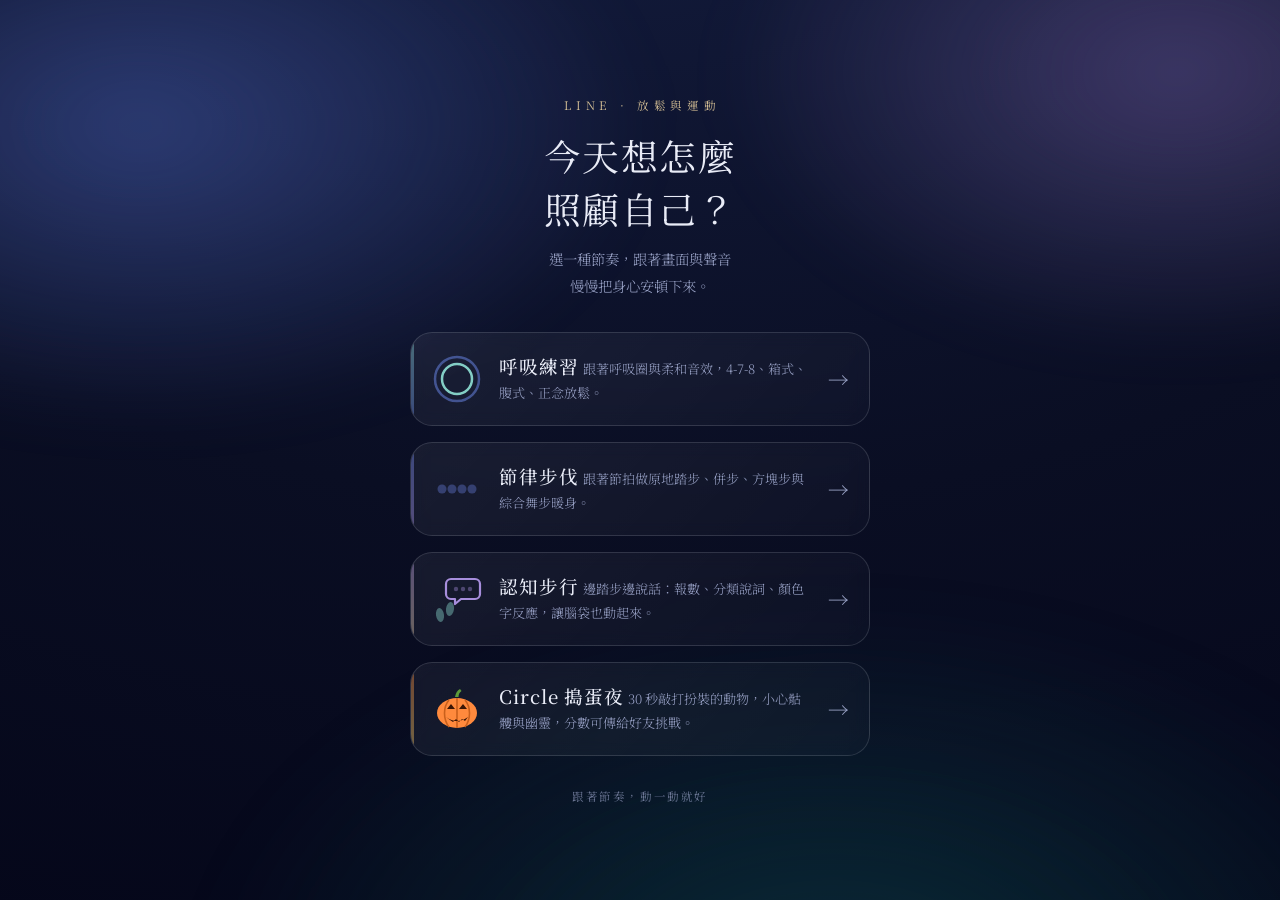
==== commit d01fa04b: "[MODIFY]Title and rabbit" ====
--- a/index.html
+++ b/index.html
@@ -182,7 +182,7 @@
           </svg>
         </span>
         <span class="card-body">
-          <span class="card-name">萬聖夜打地鼠</span>
+          <span class="card-name">Circle 搗蛋夜</span>
           <span class="card-desc">30 秒敲打扮裝的動物，小心骷髏與幽靈，分數可傳給好友挑戰。</span>
         </span>
         <span class="card-arrow" aria-hidden="true">→</span>
